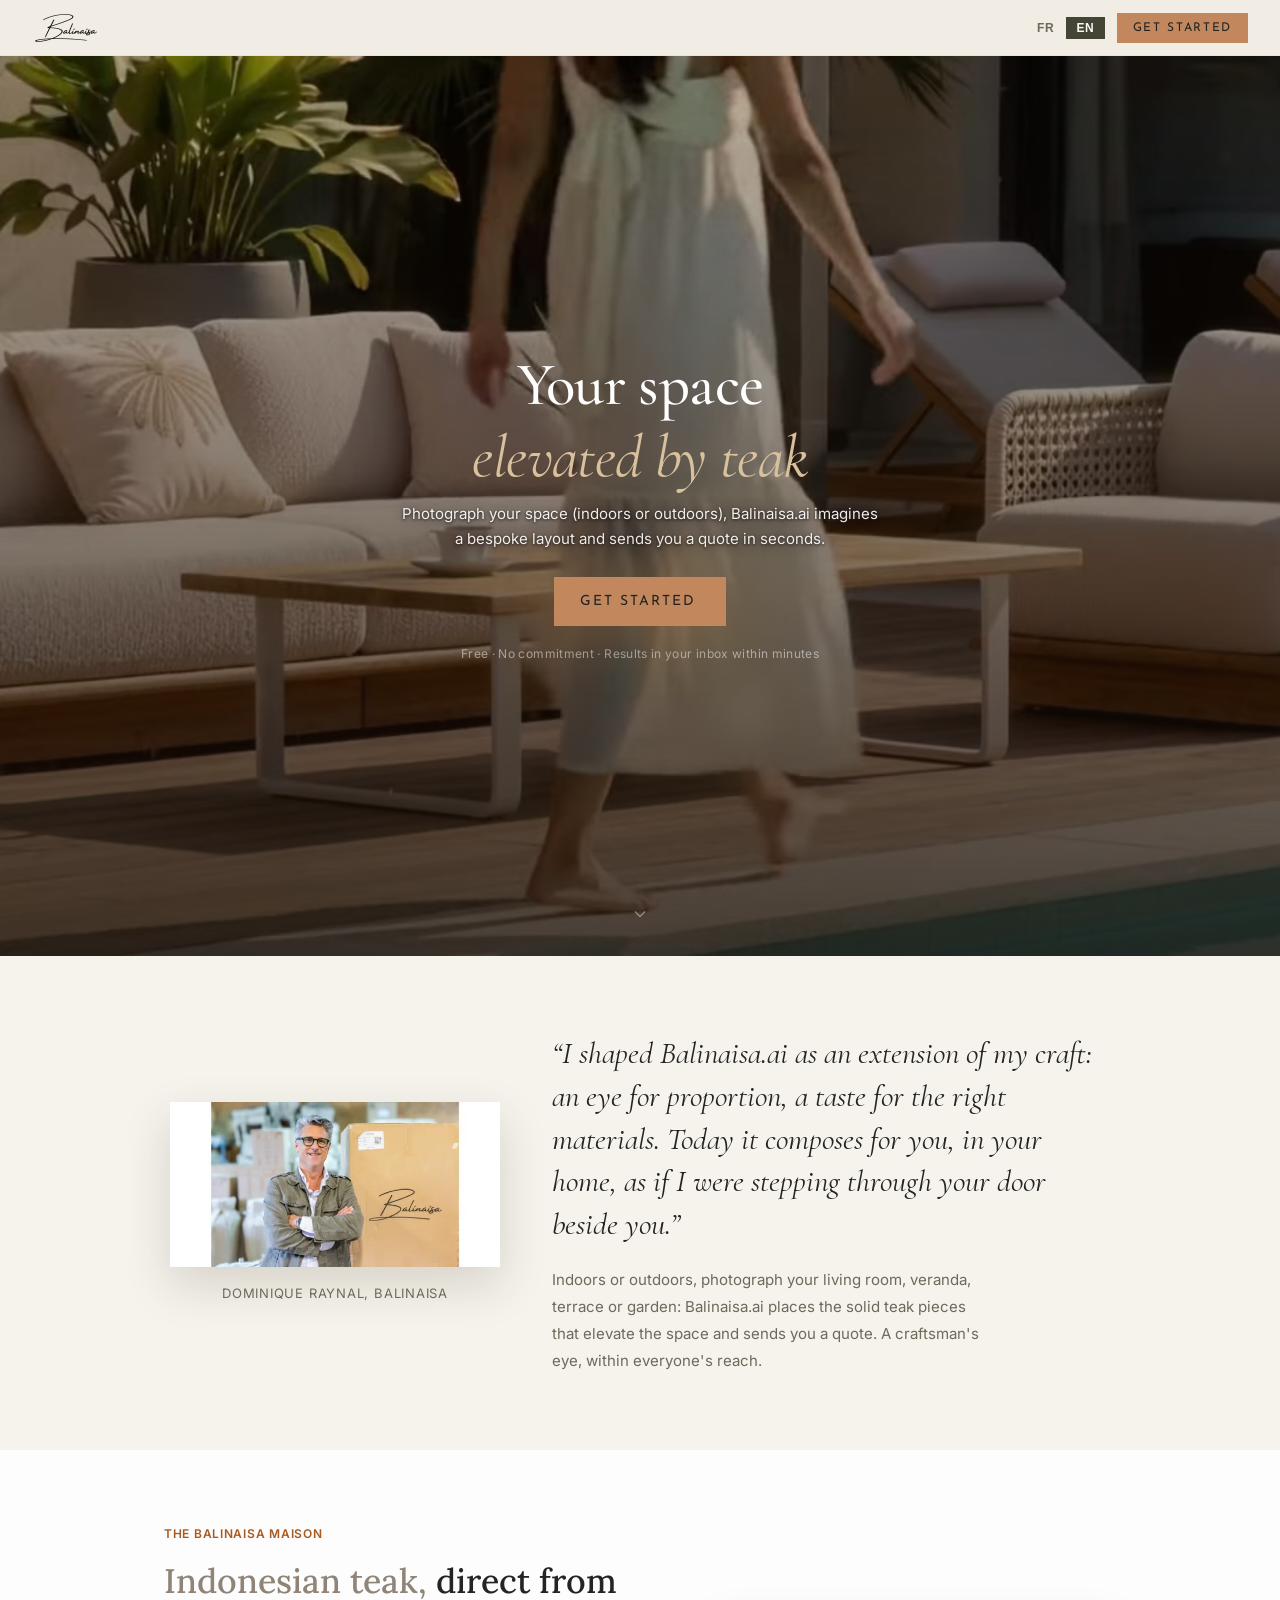
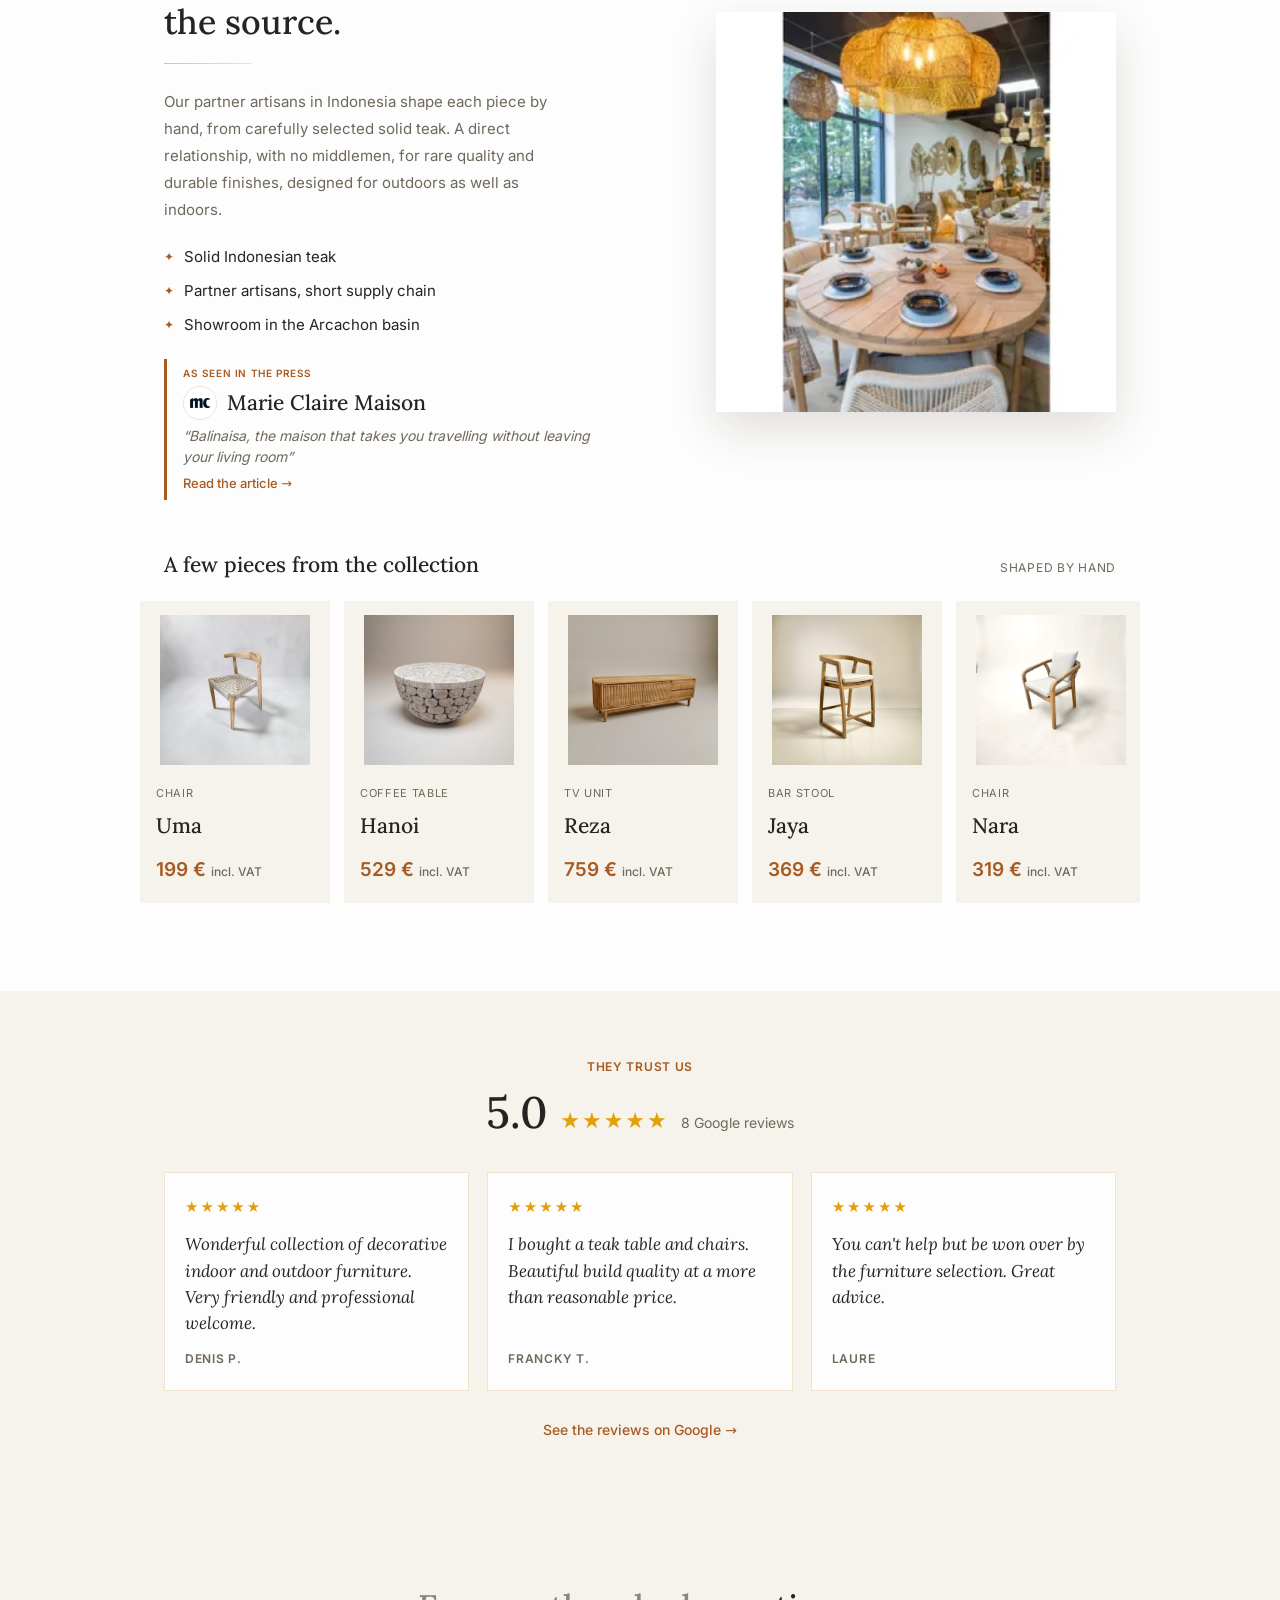
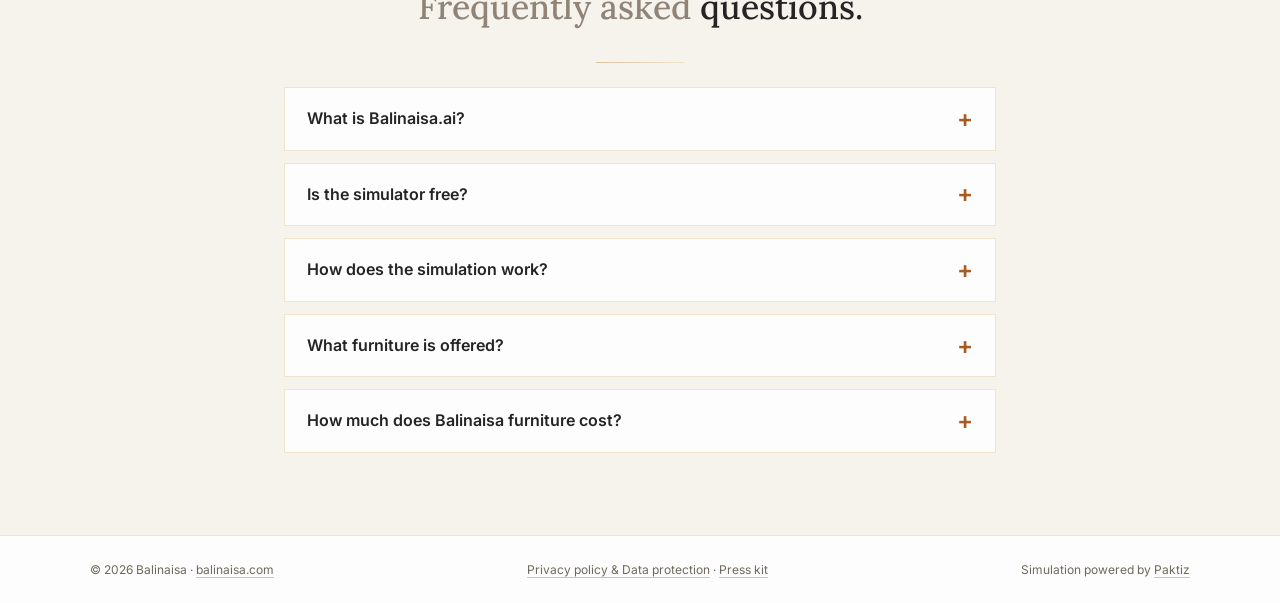
==== en/index.html @ e8bca308 "Hero : nouvelle vidéo, servie par le simulateur Vidéo du 26/09, commune avec l'accueil de balinaisa." ====
<!DOCTYPE html>
<!-- GENERE par tools/build-en.js depuis index.html + i18n-en.js. NE PAS EDITER A LA MAIN :
     toute correction se fait dans index.html (structure) ou i18n-en.js (traduction), puis
     `node tools/build-en.js`. La CI regenere et compare. -->
<html lang="en">
<head>
  <meta charset="UTF-8">
  <meta name="viewport" content="width=device-width, initial-scale=1.0">
  <!-- Google Tag Manager -->
  <script>(function(w,d,s,l,i){w[l]=w[l]||[];w[l].push({'gtm.start':
  new Date().getTime(),event:'gtm.js'});var f=d.getElementsByTagName(s)[0],
  j=d.createElement(s),dl=l!='dataLayer'?'&l='+l:'';j.async=true;j.src=
  'https://www.googletagmanager.com/gtm.js?id='+i+dl;f.parentNode.insertBefore(j,f);
  })(window,document,'script','dataLayer','GTM-KN42LDBT');</script>
  <!-- End Google Tag Manager -->

  <!-- i18n : la langue vient du CHEMIN (/ = FR, /en/ = EN, page generee). Le texte est deja
       dans la bonne langue dans le HTML servi, donc aucune traduction au chargement, donc plus
       d'anti-flash a poser : le script inline qui masquait le body (et lisait navigator.language)
       est devenu du code mort quand /en/ est passe en page generee. Retire.
       Charge en defer (03/09) : synchrone dans le head, ses 55 Ko bloquaient le rendu (2 s
       estimees par Lighthouse mobile). Il n'agit qu'au DOMContentLoaded, que defer precede
       toujours ; seul le renvoi de compat ?lang=en part quelques ms plus tard. simulator.js
       passe en defer lui aussi : les scripts defer s'executent dans l'ordre du document,
       window.i18n existe donc avant que T() serve. -->
  <script src="/i18n-en.js?v=20260924" defer></script>
  <script src="/i18n.js?v=20260924" defer></script>

  <!-- SEO -->
  <title>Interior design and layout simulator from a photo | Balinaisa</title>
  <meta name="description" content="Interior design and layout simulator: upload a photo of your living room, terrace or garden and receive a solid teak rendering with a quote. Free.">
  <meta name="robots" content="index, follow, max-image-preview:large">
  <meta name="author" content="Balinaisa">
  <meta name="keywords" content="teak furniture, outdoor teak furniture, indoor teak furniture, teak outdoor lounge set, teak table, terrace design, Indonesian teak, Balinaisa, interior design simulator">
  <!-- Icones : un seul bloc, identique sur toutes les pages. Elles divergeaient page par page
       (SVG seul ici, PNG seul la, trois ?v= differents, chemins tantot relatifs tantot absolus).
       Chemins ABSOLUS : une page rangee dans un sous-repertoire resoudrait un chemin relatif
       depuis son propre dossier. La marque est reversee en ivoire sur le teck dore : en encre
       sur ivoire, le trace filiforme ne laisse que 2 pixels sombres sur 256 a 16 px et
       disparait dans une barre d onglets claire. -->
  <link rel="icon" href="/favicon.svg?v=20260903" type="image/svg+xml">
  <link rel="icon" type="image/png" sizes="192x192" href="/favicon.png?v=20260903">
  <link rel="apple-touch-icon" href="/apple-touch-icon.png?v=20260903">
  <link rel="manifest" href="/site.en.webmanifest">
  <meta name="theme-color" content="#C3875E">
  <link rel="canonical" href="https://balinaisa.ai/en/">
  <!-- hreflang : retire le 16/07 parce que ?lang=en n'etait pas une vraie page (son canonical
       pointait sur /, donc Google ignorait le couple). Remis parce que /en/ EST une page, avec
       son propre canonical auto-referent : c'est la condition pour que Google honore
       l'alternance. tools/build-en.js reecrit ce bloc dans /en/. -->
  <link rel="alternate" hreflang="fr" href="https://balinaisa.ai/">
  <link rel="alternate" hreflang="en" href="https://balinaisa.ai/en/">
  <link rel="alternate" hreflang="x-default" href="https://balinaisa.ai/">

  <!-- Open Graph (Facebook, LinkedIn, WhatsApp, iMessage…) -->
  <meta property="og:type" content="website">
  <meta property="og:site_name" content="Balinaisa">
  <meta property="og:locale" content="en_GB">
  <meta property="og:url" content="https://balinaisa.ai/en/">
  <meta property="og:title" content="Your space, elevated by teak · Balinaisa">
  <meta property="og:description" content="One photo is enough: Balinaisa.ai places Balinaisa teak furniture in your space and sends you a quote. Free, no commitment.">
  <meta property="og:image" content="https://cdn.jsdelivr.net/gh/charlusminus/balinaisa-visuels@main/og-balinaisa.jpg">
  <meta property="og:image:alt" content="Balinaisa solid teak dining room, pendant lights and a large table facing the pine forest">

  <!-- Twitter / X Card -->
  <meta name="twitter:card" content="summary_large_image">
  <meta name="twitter:title" content="Your space, elevated by teak · Balinaisa">
  <meta name="twitter:description" content="One photo is enough: Balinaisa.ai places Balinaisa teak furniture in your space and sends you a quote. Free, no commitment.">
  <meta name="twitter:image" content="https://cdn.jsdelivr.net/gh/charlusminus/balinaisa-visuels@main/og-balinaisa.jpg">
  <meta name="twitter:image:alt" content="Balinaisa solid teak dining room, pendant lights and a large table facing the pine forest">

  <!-- Image du hero : c'est le LCP mobile (la video n'y est jamais chargee). Elle etait servie
       en JPEG de 262 Ko depuis jsDelivr, decouverte tard (attribut poster) sur une origine
       tierce. Copies locales en WebP, deux largeurs (840 et 1080), prechargees en priorite
       haute des le head avec le meme srcset/sizes que l'img : le navigateur choisit le meme
       fichier aux deux endroits, une seule requete. sizes = largeur rendue d'une image 9:16
       en object-fit: cover dans 100vw x 100vh, soit max(100vw, 56.25vh). 840 et non 810 :
       l'ecran de reference de PSI (412 x 823, x1.75) demande 810,25 px, et le navigateur
       prend le premier candidat au moins aussi large. -->
  <link rel="preload" as="image" href="/hero-balinaisa.webp?v=20260903"
        imagesrcset="/hero-balinaisa-840.webp?v=20260903 840w, /hero-balinaisa.webp?v=20260903 1080w"
        imagesizes="max(100vw, 56.25vh)" fetchpriority="high">
  <link rel="stylesheet" href="/styles.css?v=20260914">
  <!-- Hors du chemin critique : la feuille ne porte que des @font-face en font-display: swap,
       le texte s'affiche en police de secours puis bascule, avec ou sans blocage. Bloquer
       n'ajoutait qu'une requete devant le premier rendu (470 ms mesures par PSI le 03/09).
       media=print puis onload : chargee sans bloquer, noscript en secours. -->
  <link href="/fonts/fonts.css?v=20260914" rel="stylesheet" media="print" onload="this.media='all'">
  <noscript><link href="/fonts/fonts.css?v=20260914" rel="stylesheet"></noscript>
  <script src="https://challenges.cloudflare.com/turnstile/v0/api.js?onload=onTurnstileLoad" async defer></script>

  <!-- Données structurées (SEO / GEO) -->
  <script type="application/ld+json">
  {
    "@context": "https://schema.org",
    "@graph": [
      {
        "@type": "Organization",
        "@id": "https://balinaisa.com/#organization",
        "name": "Balinaisa",
        "url": "https://balinaisa.com",
        "logo": "https://balinaisa.ai/assets/balinaisa-logo.svg",
        "image": "https://cdn.jsdelivr.net/gh/charlusminus/balinaisa-visuels@main/og-balinaisa.jpg",
        "description": "Specialists in solid Indonesian teak furniture, indoors and out, in the Arcachon basin.",
        "founder": { "@type": "Person", "name": "Dominique Raynal" },
        "areaServed": "France",
        "address": {
          "@type": "PostalAddress",
          "streetAddress": "370 Avenue de l'Aérodrome",
          "addressLocality": "La Teste-de-Buch",
          "postalCode": "33260",
          "addressRegion": "Nouvelle-Aquitaine",
          "addressCountry": "FR"
        },
        "telephone": "+33745065216",
        "email": "contact@balinaisa.com",
        "sameAs": [
          "https://www.instagram.com/balinaisa/",
          "https://www.facebook.com/p/Balinaisa-61551704113908/",
          "https://maps.google.com/?cid=1943326211362550086"
        ],
        "aggregateRating": { "@type": "AggregateRating", "ratingValue": "5.0", "reviewCount": "8", "bestRating": "5", "worstRating": "1" },
        "review": [
          { "@type": "Review", "author": { "@type": "Person", "name": "Denis P." }, "reviewRating": { "@type": "Rating", "ratingValue": "5", "bestRating": "5" }, "reviewBody": "Magnifique collection de meubles décoratifs intérieurs et extérieurs. Accueil très sympa et professionnel." },
          { "@type": "Review", "author": { "@type": "Person", "name": "Francky T." }, "reviewRating": { "@type": "Rating", "ratingValue": "5", "bestRating": "5" }, "reviewBody": "J'ai acheté une table en teck et des chaises. Une très belle qualité de fabrication à un prix plus que raisonnable." },
          { "@type": "Review", "author": { "@type": "Person", "name": "Laure" }, "reviewRating": { "@type": "Rating", "ratingValue": "5", "bestRating": "5" }, "reviewBody": "On ne peut qu'être séduit par la sélection de meubles. Très bons conseils." }
        ]
      },
      {
        "@type": "WebApplication",
        "@id": "https://balinaisa.ai/en/#balinaisa-ai",
        "name": "Balinaisa.ai, the Balinaisa layout simulator",
        "url": "https://balinaisa.ai/en/",
        "applicationCategory": "LifestyleApplication",
        "operatingSystem": "Web",
        "inLanguage": "en",
        "description": "Balinaisa.ai, trained as Dominique Raynal's eye: photograph your terrace, garden or interior, and Balinaisa.ai places Balinaisa solid teak furniture in it and sends you an estimated quote.",
        "publisher": { "@id": "https://balinaisa.com/#organization" },
        "offers": { "@type": "Offer", "price": "0", "priceCurrency": "EUR" }
      },
      {
        "@type": "FAQPage",
        "@id": "https://balinaisa.ai/en/#faq",
        "mainEntity": [
          {
            "@type": "Question",
            "name": "What is Balinaisa.ai?",
            "acceptedAnswer": { "@type": "Answer", "text": "Balinaisa.ai is the Balinaisa layout simulator, designed as Dominique Raynal's eye. From a photo of your space, it composes a selection of solid teak furniture and generates an estimated quote." }
          },
          {
            "@type": "Question",
            "name": "Is the simulator free?",
            "acceptedAnswer": { "@type": "Answer", "text": "Yes. The simulation is free with no commitment." }
          },
          {
            "@type": "Question",
            "name": "How does the simulation work?",
            "acceptedAnswer": { "@type": "Answer", "text": "Indoors or outdoors, photograph your space, optionally add your preferences, and receive your rendering plus an estimated quote by email within minutes." }
          },
          {
            "@type": "Question",
            "name": "What furniture is offered?",
            "acceptedAnswer": { "@type": "Answer", "text": "Solid Indonesian teak furniture from the Balinaisa collection, for indoors and outdoors: chairs, lounge chairs and tables, shaped by hand." }
          },
          {
            "@type": "Question",
            "name": "How much does Balinaisa furniture cost?",
            "acceptedAnswer": { "@type": "Answer", "text": "A premium positioning, furniture shaped by hand in solid teak. Prices vary by piece, size and collection. Each simulation comes with an estimated quote." }
          }
        ]
      }
    ]
  }
  </script>
</head>
<body>
  <!-- Google Tag Manager (noscript) -->
  <noscript><iframe src="https://www.googletagmanager.com/ns.html?id=GTM-KN42LDBT"
  height="0" width="0" style="display:none;visibility:hidden"></iframe></noscript>
  <!-- End Google Tag Manager (noscript) -->

  <!-- HEADER -->
  <header class="header">
    <a href="/en/" class="header-logo" aria-label="Balinaisa.ai, simulator home">
      <!-- 136 x 68, soit exactement deux fois la taille d affichage (68 x 34 CSS). Le fichier
           faisait 241 x 120 : Lighthouse le comptait servi trois fois et demie trop grand pour
           un logo de 34 px de haut. Encode en gris + alpha, pas en RGBA : la marque est une
           encre pure, une seule couleur, seul le canal alpha porte le dessin. 7,0 Ko -> 2,9 Ko. -->
      <img src="/assets/balinaisa-logo-header.png?v=20260914" alt="Balinaisa" width="68" height="34">
    </a>
    <button class="header-cta" id="header-cta" onclick="startSimulator()" aria-label="Get started">
      <span>Get started</span>
    </button>
  </header>

  <!-- HERO -->
  <!-- Le poster n'est pas qu'un ecran d'attente : sous 760px la video n'est jamais chargee
       (cf maybeLoadHeroVideo dans simulator.js), donc en mobile c'est LUI le visuel du hero.
       Il portait une chaise detouree sur fond uni, qui ne raconte pas le produit. On reprend
       la scene salle a manger, celle de l'apercu de partage, cadree en 9:16 pour un hero
       plein ecran (le hero fait 100vh, une image paysage en object-fit:cover n'en montrerait
       qu'une bande centrale). Suspensions en haut, la ou le degrade est le plus clair.
       Source HD : hero-balinaisa.jpg du repo balinaisa-visuels ; servi ici en WebP local,
       precharge dans le head (cf commentaire du preload).
       C'est un <img> derriere la video, et non son poster : l'attribut poster n'a pas de
       srcset, donc un seul fichier pour tous les ecrans (PSI, 03/09 : 137 Ko pour 463 x 823
       px CSS). Sans poster ni source, la video est transparente tant qu'elle ne joue pas
       (spec HTML : « transparent black ») et recouvre l'image quand elle joue, sur bureau. -->
  <section class="hero" id="hero">
    <img class="hero-bg-img" src="/hero-balinaisa.webp?v=20260903"
         srcset="/hero-balinaisa-840.webp?v=20260903 840w, /hero-balinaisa.webp?v=20260903 1080w"
         sizes="max(100vw, 56.25vh)" width="1080" height="1920"
         fetchpriority="high" decoding="async" alt="" aria-hidden="true">
    <!-- Video du 26/09, commune avec l'accueil de balinaisa.com et servie ici : elle ne depend
         plus du WordPress, qui disparait a la bascule. Encodee par web/scripts/video-accueil.mjs
         du repo balinaisa-site (boucle de 24 s fondue, sans son), fichier choisi dans
         maybeLoadHeroVideo : 1080p au-dela de 1400px, 720p sinon, WebM sans H.264. -->
    <video class="hero-bg-video" muted loop playsinline preload="none" aria-hidden="true" tabindex="-1"
           data-src-1080="/videos/accueil-1080.mp4" data-src-720="/videos/accueil-720.mp4" data-src-webm="/videos/accueil-720.webm"></video>
    <div class="hero-overlay" aria-hidden="true"></div>
    <div class="hero-content">
      <h1 class="hero-title">Your space<br><em>elevated by teak</em></h1>
      <p class="hero-sub hero-sub-process">Photograph your space (indoors or outdoors), Balinaisa.ai imagines a bespoke layout and sends you a quote in seconds.</p>
      <button class="hero-cta-pulse" onclick="startSimulator()" aria-label="Get started">
        <span class="cta-widget-shimmer" aria-hidden="true"></span>
        <span>Get started</span>
      </button>
      <p class="hero-note">Free · No commitment · Results in your inbox within minutes</p>
    </div>
    <div class="hero-scroll-hint" aria-hidden="true">
      <svg width="20" height="20" viewBox="0 0 24 24" fill="none" stroke="currentColor" stroke-width="1.5"><polyline points="6 9 12 15 18 9"/></svg>
    </div>
  </section>

  <!-- BALINAISA.AI - l'œil de Dominique Raynal -->
  <section class="balinaisa-ai-intro" id="balinaisa-ai">
    <div class="balinaisa-ai-inner">
      <figure class="balinaisa-ai-portrait">
        <!-- WebP en deux largeurs (640 pour un mobile, 900 au-dela), JPEG d'origine en secours.
             Chemins absolus : /en/ est une page generee dans un sous-repertoire. -->
        <picture>
          <source type="image/webp"
                  srcset="/dominique-640.webp?v=20260903 640w, /dominique.webp?v=20260903 900w"
                  sizes="(max-width: 760px) min(calc(100vw - 48px), 460px), 330px">
          <img src="/dominique.jpg" alt="Dominique Raynal, founder of Balinaisa"
               width="900" height="450" loading="lazy" decoding="async"
               onerror="this.closest('.balinaisa-ai-portrait').classList.add('is-placeholder')">
        </picture>
        <figcaption class="balinaisa-ai-sign">Dominique Raynal, Balinaisa</figcaption>
      </figure>
      <div class="balinaisa-ai-text">
        <blockquote class="balinaisa-ai-quote">“I shaped Balinaisa.ai as an extension of my craft: an eye for proportion, a taste for the right materials. Today it composes for you, in your home, as if I were stepping through your door beside you.”</blockquote>
        <p class="balinaisa-ai-explain">Indoors or outdoors, photograph your living room, veranda, terrace or garden: Balinaisa.ai places the solid teak pieces that elevate the space and sends you a quote. A craftsman's eye, within everyone's reach.</p>
      </div>
    </div>
  </section>

  <!-- BALINAISA - la maison -->
  <section class="brand-intro" id="balinaisa">
    <div class="brand-inner">
      <div class="brand-lead">
        <p class="brand-eyebrow">The Balinaisa maison</p>
        <h2 class="brand-title"><span class="bali-muted">Indonesian teak,</span> direct from the source.</h2>
        <hr class="bali-rule">
        <p class="brand-text">Our partner artisans in Indonesia shape each piece by hand, from carefully selected solid teak. A direct relationship, with no middlemen, for rare quality and durable finishes, designed for outdoors as well as indoors.</p>
        <ul class="brand-points">
          <li><span aria-hidden="true">✦</span> Solid Indonesian teak</li>
          <li><span aria-hidden="true">✦</span> Partner artisans, short supply chain</li>
          <li><span aria-hidden="true">✦</span> Showroom in the Arcachon basin</li>
        </ul>
        <a class="press-ref" href="https://www.marieclaire.fr/maison/adresses-incontournables/balinaisa/" target="_blank" rel="noopener">
          <span class="press-ref-label">As seen in the press</span>
          <span class="press-ref-head">
            <!-- Logo officiel de Marie Claire : celui qu'ils declarent eux-memes dans leur
                 JSON-LD Organization (champ `logo`). Recadre et centre sur fond blanc pour
                 tenir dans le cercle : leur asset est un monogramme pleine largeur, un masque
                 circulaire applique tel quel en rognerait les extremites. Meme parti pris que
                 la vignette des resultats Google. -->
            <img class="press-ref-logo" src="/presse/marie-claire.png?v=20260717a"
                 alt="Marie Claire" width="128" height="128" loading="lazy" decoding="async">
            <span class="press-ref-pub">Marie Claire Maison</span>
          </span>
          <span class="press-ref-quote">“Balinaisa, the maison that takes you travelling without leaving your living room”</span>
          <span class="press-ref-cta">Read the article<span aria-hidden="true"> →</span></span>
        </a>
      </div>
      <figure class="brand-visual">
        <picture>
          <source type="image/webp"
                  srcset="/atelier-balinaisa-640.webp?v=20260903 640w, /atelier-balinaisa.webp?v=20260903 1000w"
                  sizes="(max-width: 760px) calc(100vw - 44px), min(42vw, 400px)">
          <img src="/atelier-balinaisa.jpg" alt="Balinaisa solid teak furniture in the showroom"
               width="800" height="400" loading="lazy" decoding="async"
               onerror="this.closest('.brand-visual').style.display='none'">
        </picture>
      </figure>
    </div>

    <div class="brand-slider-head">
      <p class="brand-slider-title">A few pieces from the collection</p>
      <p class="brand-slider-sub">Shaped by hand</p>
    </div>
    <div class="brand-slider">
      <!-- Uma en tete : c'est la premiere carte visible sans scroller, donc la premiere
           impression de gamme. Le reste suit l'ordre de la liste de Dom. -->
      <article class="prod-card"><div class="prod-media"><img src="/produits/uma.jpg?v=20260717a" alt="Uma chair in solid teak" width="400" height="400" loading="lazy" decoding="async"></div><span class="prod-cat">Chair</span><h3 class="prod-name">Uma</h3><p class="prod-price">199 € <span>incl. VAT</span></p></article>
      <article class="prod-card"><div class="prod-media"><img src="/produits/hanoi.jpg?v=20260717a" alt="Hanoi coffee table in solid teak" width="400" height="400" loading="lazy" decoding="async"></div><span class="prod-cat">Coffee table</span><h3 class="prod-name">Hanoi</h3><p class="prod-price">529 € <span>incl. VAT</span></p></article>
      <article class="prod-card"><div class="prod-media"><img src="/produits/reza.jpg?v=20260717a" alt="Reza TV unit in solid teak" width="400" height="400" loading="lazy" decoding="async"></div><span class="prod-cat">TV unit</span><h3 class="prod-name">Reza</h3><p class="prod-price">759 € <span>incl. VAT</span></p></article>
      <article class="prod-card"><div class="prod-media"><img src="/produits/jaya.jpg?v=20260717a" alt="Jaya bar stool in solid teak" width="400" height="400" loading="lazy" decoding="async"></div><span class="prod-cat">Bar stool</span><h3 class="prod-name">Jaya</h3><p class="prod-price">369 € <span>incl. VAT</span></p></article>
      <article class="prod-card"><div class="prod-media"><img src="/produits/nara.jpg?v=20260717a" alt="Nara armchair in solid teak" width="400" height="400" loading="lazy" decoding="async"></div><span class="prod-cat">Chair</span><h3 class="prod-name">Nara</h3><p class="prod-price">319 € <span>incl. VAT</span></p></article>
      <article class="prod-card"><div class="prod-media"><img src="/produits/lyodra.jpg?v=20260717a" alt="Lyodra dining table in solid teak" width="400" height="400" loading="lazy" decoding="async"></div><span class="prod-cat">Dining table</span><h3 class="prod-name">Lyodra</h3><p class="prod-price">2 079 € <span>incl. VAT</span></p></article>
      <article class="prod-card"><div class="prod-media"><img src="/produits/kumala.jpg?v=20260717a" alt="Kumala indoor lounge chair in solid teak" width="400" height="400" loading="lazy" decoding="async"></div><span class="prod-cat">Lounge chair</span><h3 class="prod-name">Kumala</h3><p class="prod-price">459 € <span>incl. VAT</span></p></article>
      <article class="prod-card"><div class="prod-media"><img src="/produits/siti.jpg?v=20260717a" alt="Siti table in solid teak" width="292" height="400" loading="lazy" decoding="async"></div><span class="prod-cat">Table</span><h3 class="prod-name">Siti</h3><p class="prod-price">2 129 € <span>incl. VAT</span></p></article>
      <article class="prod-card"><div class="prod-media"><img src="/produits/timor.jpg?v=20260717a" alt="Timor coffee table in solid teak" width="300" height="400" loading="lazy" decoding="async"></div><span class="prod-cat">Coffee table</span><h3 class="prod-name">Timor</h3><p class="prod-price">1 329 € <span>incl. VAT</span></p></article>
    </div>
  </section>

  <!-- AVIS (home only) -->
  <section class="reviews" id="avis">
    <div class="reviews-inner">
      <div class="reviews-head">
        <span class="reviews-eyebrow">They trust us</span>
        <div class="reviews-rating">
          <span class="reviews-score">5.0</span>
          <span class="reviews-stars" aria-hidden="true">★★★★★</span>
          <span class="reviews-count">8 Google reviews</span>
        </div>
      </div>
      <div class="reviews-grid">
        <figure class="review-card">
          <div class="review-stars" role="img" aria-label="Rating: 5 out of 5">★★★★★</div>
          <blockquote>Wonderful collection of decorative indoor and outdoor furniture. Very friendly and professional welcome.</blockquote>
          <figcaption>Denis P.</figcaption>
        </figure>
        <figure class="review-card">
          <div class="review-stars" role="img" aria-label="Rating: 5 out of 5">★★★★★</div>
          <blockquote>I bought a teak table and chairs. Beautiful build quality at a more than reasonable price.</blockquote>
          <figcaption>Francky T.</figcaption>
        </figure>
        <figure class="review-card">
          <div class="review-stars" role="img" aria-label="Rating: 5 out of 5">★★★★★</div>
          <blockquote>You can't help but be won over by the furniture selection. Great advice.</blockquote>
          <figcaption>Laure</figcaption>
        </figure>
      </div>
      <a class="reviews-cta" href="https://www.google.com/search?q=balinaisa&kgmid=/g/11ty24z4fn" target="_blank" rel="noopener">See the reviews on Google<span aria-hidden="true"> →</span></a>
    </div>
  </section>

  <!-- FAQ (home only) -->
  <section class="faq" id="faq">
    <div class="faq-inner">
      <h2 class="faq-title"><span class="bali-muted">Frequently asked</span> questions.</h2>
      <hr class="bali-rule bali-rule--center">
      <div class="faq-list">
        <details class="faq-item">
          <summary>What is Balinaisa.ai?</summary>
          <p>Balinaisa.ai is the Balinaisa layout simulator, designed as Dominique Raynal's eye. From a photo of your space, it composes a selection of solid teak furniture and generates an estimated quote.</p>
        </details>
        <details class="faq-item">
          <summary>Is the simulator free?</summary>
          <p>Yes. The simulation is free with no commitment.</p>
        </details>
        <details class="faq-item">
          <summary>How does the simulation work?</summary>
          <p>Indoors or outdoors, photograph your space, optionally add your preferences, and receive your rendering plus an estimated quote by email within minutes.</p>
        </details>
        <details class="faq-item">
          <summary>What furniture is offered?</summary>
          <p>Solid Indonesian teak furniture from the Balinaisa collection, for indoors and outdoors: chairs, lounge chairs and tables, shaped by hand.</p>
        </details>
        <details class="faq-item">
          <summary>How much does Balinaisa furniture cost?</summary>
          <p>A premium positioning, furniture shaped by hand in solid teak. Prices vary by piece, size and collection. Each simulation comes with an estimated quote.</p>
        </details>
      </div>
    </div>
  </section>

  <!-- SIMULATOR (hidden by default) -->
  <section class="simulator hidden" id="simulator">

    <!-- PROGRESS BAR -->
    <div class="progress-bar-wrap">
      <div class="progress-bar" id="progress-bar"></div>
    </div>

    <!-- BACK TO HOME + badge de confiance (non cliquable) -->
    <div class="sim-topbar">
      <button class="btn-back-home" onclick="backToHome()">
        <svg width="14" height="14" viewBox="0 0 24 24" fill="none" stroke="currentColor" stroke-width="2" stroke-linecap="round" stroke-linejoin="round"><polyline points="15 18 9 12 15 6"/></svg>
        Back
      </button>
      <span class="sim-trust" role="img" aria-label="Google rating: 5 out of 5, 8 reviews">
        <span class="sim-trust-stars" aria-hidden="true">★★★★★</span>
        <span class="sim-trust-text"><strong>5.0</strong><span class="sim-trust-full"> · 8 Google reviews</span></span>
      </span>
    </div>

    <!-- STEP COUNTER -->
    <div class="steps-nav" id="steps-nav">
      <span class="steps-counter" id="steps-counter">Step 1 / 4</span>
    </div>

    <!-- STEP 1 - Upload photo -->
    <div class="step-panel active" id="step-1">
      <div class="step-header">
        <h2 class="step-title">Upload a photo of your space</h2>
        <p class="step-desc">JPG, PNG or WEBP · max 8 MB · living room, terrace, garden, veranda · a wide shot works best</p>
      </div>
      <div class="upload-zone" id="upload-zone" role="button" tabindex="0" aria-label="Upload a photo of your space"
           onclick="document.getElementById('file-input').click()"
           onkeydown="if(event.key==='Enter'||event.key===' '){event.preventDefault();document.getElementById('file-input').click()}">
        <div class="upload-zone-inner" id="upload-zone-inner">
          <div class="upload-icon">
            <svg width="36" height="36" viewBox="0 0 24 24" fill="none" stroke="currentColor" stroke-width="1.5" stroke-linecap="round" stroke-linejoin="round"><path d="M21 15v4a2 2 0 01-2 2H5a2 2 0 01-2-2v-4"/><polyline points="17 8 12 3 7 8"/><line x1="12" y1="3" x2="12" y2="15"/></svg>
          </div>
          <p class="upload-main">Drop your photo here</p>
          <p class="upload-sub">or click to upload</p>
        </div>
        <img id="preview-img" class="hidden" alt="Preview of your room">
        <button type="button" class="preview-remove hidden" id="preview-remove" aria-label="Remove photo" title="Remove photo"
                onclick="event.stopPropagation(); clearPhoto()">
          <svg width="16" height="16" viewBox="0 0 24 24" fill="none" stroke="currentColor" stroke-width="2.2" stroke-linecap="round"><line x1="18" y1="6" x2="6" y2="18"/><line x1="6" y1="6" x2="18" y2="18"/></svg>
        </button>
      </div>
      <!-- Boutons d'action (mobile-first) : Prendre une photo, puis Importer.
           La dropzone ci-dessus n'apparaît que sur desktop (drag & drop). -->
      <div class="upload-actions" id="upload-actions">
        <button type="button" class="btn-camera" id="btn-camera" onclick="event.stopPropagation(); document.getElementById('camera-input').click()">
          <svg width="18" height="18" viewBox="0 0 24 24" fill="none" stroke="currentColor" stroke-width="1.8" stroke-linecap="round" stroke-linejoin="round"><path d="M23 19a2 2 0 01-2 2H3a2 2 0 01-2-2V8a2 2 0 012-2h4l2-3h6l2 3h4a2 2 0 012 2z"/><circle cx="12" cy="13" r="4"/></svg>
          Take a photo
        </button>
        <button type="button" class="btn-upload" id="btn-upload" onclick="event.stopPropagation(); document.getElementById('file-input').click()">
          <svg width="18" height="18" viewBox="0 0 24 24" fill="none" stroke="currentColor" stroke-width="1.8" stroke-linecap="round" stroke-linejoin="round"><path d="M21 15v4a2 2 0 01-2 2H5a2 2 0 01-2-2v-4"/><polyline points="17 8 12 3 7 8"/><line x1="12" y1="3" x2="12" y2="15"/></svg>
          Upload a photo
        </button>
      </div>
      <input type="file" id="file-input" accept="image/*" style="display:none" onchange="handleFileUpload(this)">
      <input type="file" id="camera-input" accept="image/*" capture="environment" style="display:none" onchange="handleFileUpload(this)">
      <p class="upload-hint">JPG, PNG, WEBP · max 8 MB</p>
      <p class="upload-error hidden" id="upload-error"></p>
      <div class="upload-tips">
        <div class="tip"><span class="tip-icon">✓</span> Living room, terrace, garden, veranda</div>
        <div class="tip"><span class="tip-icon">✓</span> Good natural light</div>
        <div class="tip"><span class="tip-icon">✓</span> Visible space to place furniture</div>
      </div>
      <div class="client-note">
        <label class="client-note-label" for="f-note">Your preferences <span>(optional)</span></label>
        <textarea id="f-note" class="client-note-input" rows="3" maxlength="500"
          placeholder="E.g. “A warm, cosy feel in sand and wood tones, for a shaded relaxation nook.” Colours, style, max budget, the pieces you'd like…"></textarea>
      </div>
      <div class="step-actions">
        <button class="btn-primary" id="btn-step1-next" onclick="goToStep(2)" disabled>
          Continue
          <svg width="16" height="16" viewBox="0 0 24 24" fill="none" stroke="currentColor" stroke-width="2"><line x1="5" y1="12" x2="19" y2="12"/><polyline points="12 5 19 12 12 19"/></svg>
        </button>
      </div>
    </div>

    <!-- STEP 2 - Profil -->
    <div class="step-panel step-panel--form hidden" id="step-2">
      <div class="step-header">
        <h2 class="step-title">You are...</h2>
        <p class="step-desc">To tailor your simulation and quote</p>
      </div>

      <div class="lead-form-wrap">
        <div class="lead-product-recap" id="lead-product-recap">
          <!-- populated by JS -->
        </div>

        <div class="contact-card">
          <div class="form-group">
            <label>You are *</label>
            <div class="profile-toggle" id="profile-toggle" role="radiogroup" aria-label="You are">
              <button type="button" class="profile-btn" data-profile="particulier" onclick="selectProfile('particulier')" aria-pressed="false">An individual</button>
              <button type="button" class="profile-btn" data-profile="pro" onclick="selectProfile('pro')" aria-pressed="false">A professional</button>
            </div>
          </div>
          <div class="form-group hidden" id="company-group">
            <label for="f-company">Company name *</label>
            <input type="text" id="f-company" placeholder="Your company">
          </div>
          <p class="profile-error hidden" id="profile-error">Let us know whether you are an individual or a professional.</p>
        </div>
      </div>

      <div class="step-actions">
        <button class="btn-ghost" onclick="goToStep(1)">← Back</button>
        <button class="btn-primary hidden" id="btn-step2-next" onclick="goToStep3()">
          Continue
          <svg width="16" height="16" viewBox="0 0 24 24" fill="none" stroke="currentColor" stroke-width="2"><line x1="5" y1="12" x2="19" y2="12"/><polyline points="12 5 19 12 12 19"/></svg>
        </button>
      </div>
    </div>

    <!-- STEP 3 - Coordonnées -->
    <div class="step-panel step-panel--form hidden" id="step-3">
      <div class="step-header">
        <h2 class="step-title">Your details</h2>
        <p class="step-desc">So we can email you your simulation</p>
      </div>

      <div class="lead-form-wrap">
        <div class="contact-card">
          <div class="form-row">
            <div class="form-group">
              <label for="f-firstname">First name *</label>
              <input type="text" id="f-firstname" name="given-name" autocomplete="given-name" placeholder="Jane" required>
            </div>
            <div class="form-group">
              <label for="f-lastname">Last name *</label>
              <input type="text" id="f-lastname" name="family-name" autocomplete="family-name" placeholder="Smith" required>
            </div>
          </div>
          <div class="form-row">
            <div class="form-group">
              <label for="f-email">Email *</label>
              <input type="email" id="f-email" name="email" autocomplete="email" placeholder="jane@example.com" required>
            </div>
            <div class="form-group">
              <label for="f-phone">Phone *</label>
              <input type="tel" id="f-phone" name="tel" autocomplete="tel" inputmode="tel" required placeholder="+33 6 12 34 56 78" title="Enter a valid phone number (international prefix accepted).">
            </div>
          </div>
        </div>
      </div>

      <div class="step-actions">
        <button class="btn-ghost" onclick="goToStep(2)">← Back</button>
        <button class="btn-primary" onclick="goToStep4()">
          Continue
          <svg width="16" height="16" viewBox="0 0 24 24" fill="none" stroke="currentColor" stroke-width="2"><line x1="5" y1="12" x2="19" y2="12"/><polyline points="12 5 19 12 12 19"/></svg>
        </button>
      </div>
    </div>

    <!-- STEP 4 - Horizon d'achat + consentement -->
    <div class="step-panel step-panel--form hidden" id="step-4">
      <div class="step-header">
        <h2 class="step-title">Last step</h2>
        <p class="step-desc">Your purchase horizon, and off we go</p>
      </div>

      <div class="lead-form-wrap">
        <div class="contact-card">
          <form id="lead-form" onsubmit="submitLead(event)">
            <div class="form-group">
              <label for="f-intent">Purchase horizon *</label>
              <select id="f-intent" required>
                <option value="">Select…</option>
                <option value="now">Now</option>
                <option value="1-3months">Within 1 to 3 months</option>
                <option value="3months+">In 3 months or more</option>
                <option value="curious">Just curious</option>
              </select>
            </div>
            <div class="form-group">
              <label for="f-budget">Approximate project budget <span class="label-opt">(optional)</span></label>
              <select id="f-budget">
                <option value="">Prefer not to say</option>
                <option value="<1000">Under €1,000</option>
                <option value="1000-3000">€1,000 – €3,000</option>
                <option value="3000-8000">€3,000 – €8,000</option>
                <option value="8000+">Over €8,000</option>
              </select>
              <p class="field-hint">Your simulation is an overall proposal, meant to inspire, and will be refined with the Balinaisa team.</p>
            </div>
            <label class="checkbox-row">
              <input type="checkbox" id="f-consent" required>
              <span>I agree that Balinaisa may contact me about my simulation</span>
            </label>
            <div id="turnstile-box" class="turnstile-box"></div>
            <p id="captcha-error" class="captcha-error hidden">Please confirm you are not a robot.</p>
            <button type="submit" class="btn-primary btn-full btn-lg" id="btn-submit-lead">
              Start my free simulation
            </button>
          </form>
        </div>
      </div>

      <div class="step-actions">
        <button class="btn-ghost" onclick="goToStep(3)">← Back</button>
      </div>
    </div>

    <!-- STEP 5 - Confirmation -->
    <div class="step-panel hidden" id="step-5">
      <div class="confirmation-wrap">
        <div class="confirmation-icon">
          <svg width="36" height="36" viewBox="0 0 24 24" fill="none" stroke="currentColor" stroke-width="2.5" stroke-linecap="round" stroke-linejoin="round"><path d="M22 11.08V12a10 10 0 11-5.93-9.14"/><polyline points="22 4 12 14.01 9 11.01"/></svg>
        </div>
        <h2 class="confirmation-title">Your simulation is on its way</h2>
        <p class="confirmation-sub">You will receive your personalised rendering by email <strong>within a few minutes</strong>, along with your estimated quote.</p>
        <div class="confirmation-contact hidden" id="limit-contact">
          <a class="cc-item" href="mailto:contact@balinaisa.com">
            <svg width="20" height="20" viewBox="0 0 24 24" fill="none" stroke="currentColor" stroke-width="1.7" stroke-linecap="round" stroke-linejoin="round"><rect x="2" y="4" width="20" height="16" rx="2"/><path d="m22 7-10 6L2 7"/></svg>
            <span><span class="cc-label">Email</span>contact@balinaisa.com</span>
          </a>
          <a class="cc-item" href="tel:+33745065216">
            <svg width="20" height="20" viewBox="0 0 24 24" fill="none" stroke="currentColor" stroke-width="1.7" stroke-linecap="round" stroke-linejoin="round"><path d="M22 16.92v3a2 2 0 0 1-2.18 2 19.79 19.79 0 0 1-8.63-3.07A19.5 19.5 0 0 1 3.52 9.84 19.79 19.79 0 0 1 .45 1.17 2 2 0 0 1 2.44 3h3a2 2 0 0 1 2 1.72c.13.96.36 1.9.7 2.81a2 2 0 0 1-.45 2.11L6.91 10.9a16 16 0 0 0 6.18 6.18l1.27-1.27a2 2 0 0 1 2.11-.45c.91.34 1.85.57 2.81.7A2 2 0 0 1 22 18v.92z"/></svg>
            <span><span class="cc-label">Phone</span>07 45 06 52 16</span>
          </a>
          <a class="cc-item" href="https://maps.app.goo.gl/xQtubMHCZsBzLBbE7" target="_blank" rel="noopener">
            <svg width="20" height="20" viewBox="0 0 24 24" fill="none" stroke="currentColor" stroke-width="1.7" stroke-linecap="round" stroke-linejoin="round"><path d="M21 10c0 7-9 13-9 13s-9-6-9-13a9 9 0 0 1 18 0z"/><circle cx="12" cy="10" r="3"/></svg>
            <span><span class="cc-label">Showroom · directions</span>370 Av. de l'Aérodrome, 33260 La Teste-de-Buch</span>
          </a>
        </div>
        <div class="confirmation-details">
          <div class="confirmation-detail">
            <div class="confirmation-detail-icon">
              <svg width="20" height="20" viewBox="0 0 24 24" fill="none" stroke="currentColor" stroke-width="1.8" stroke-linecap="round" stroke-linejoin="round"><path d="M4 4h16c1.1 0 2 .9 2 2v12c0 1.1-.9 2-2 2H4c-1.1 0-2-.9-2-2V6c0-1.1.9-2 2-2z"/><polyline points="22,6 12,13 2,6"/></svg>
            </div>
            <div class="confirmation-detail-body">
              <h4>Simulation in your inbox</h4>
              <p>Your rendering with the teak furniture placed in your space, along with a personalised quote.</p>
            </div>
          </div>
          <div class="confirmation-detail">
            <div class="confirmation-detail-icon">
              <svg width="20" height="20" viewBox="0 0 24 24" fill="none" stroke="currentColor" stroke-width="1.8" stroke-linecap="round" stroke-linejoin="round"><path d="M22 16.92v3a2 2 0 01-2.18 2 19.79 19.79 0 01-8.63-3.07A19.5 19.5 0 013.52 9.84 19.79 19.79 0 01.45 1.17 2 2 0 012.44 3h3a2 2 0 012 1.72c.127.96.361 1.903.7 2.81a2 2 0 01-.45 2.11L6.91 10.9a16 16 0 006.18 6.18l1.27-1.27a2 2 0 012.11-.45c.907.339 1.85.573 2.81.7A2 2 0 0122 18v.92z"/></svg>
            </div>
            <div class="confirmation-detail-body">
              <h4>An advisor reaches out</h4>
              <p>The Balinaisa team calls you back to refine your project and answer your questions.</p>
            </div>
          </div>
        </div>
        <div class="confirmation-trust">
          <span class="confirmation-trust-stars" aria-hidden="true">★★★★★</span>
          <p class="confirmation-trust-score"><strong>5.0 / 5</strong> · 8 Google reviews</p>
          <p class="confirmation-trust-quote">“Beautiful build quality at a more than reasonable price.”</p>
        </div>
        <div class="confirmation-actions">
          <button class="btn-primary" onclick="window.open(lienSite('bouton-resultat'),'_blank','noopener')">Visit the Balinaisa site</button>
          <button class="btn-secondaire" onclick="shareSimulator()">Share Balinaisa.ai</button>
          <button class="btn-ghost" onclick="resetSimulator()">Run another simulation</button>
        </div>
        <p class="confirmation-note">Your simulation is an overall proposal, meant to inspire: the budget is not a limit, and your selection will be refined directly with the Balinaisa team.</p>
      </div>
    </div>

    <!-- STEP CURIOUS - intention "Je suis juste curieux(se)" -->
    <div class="step-panel hidden" id="step-curious">
      <div class="confirmation-wrap">
        <div class="confirmation-icon confirmation-icon--info">
          <svg width="36" height="36" viewBox="0 0 24 24" fill="none" stroke="currentColor" stroke-width="2.5" stroke-linecap="round" stroke-linejoin="round"><circle cx="12" cy="12" r="10"/><line x1="12" y1="16" x2="12" y2="12"/><line x1="12" y1="8" x2="12.01" y2="8"/></svg>
        </div>
        <h2 class="confirmation-title">Thank you for your interest</h2>
        <p class="confirmation-sub">Each simulation composed by Balinaisa.ai has a real cost. For this reason, it is currently reserved for people with a confirmed purchase intent.</p>
        <div class="confirmation-details">
          <div class="confirmation-detail">
            <div class="confirmation-detail-icon">
              <svg width="20" height="20" viewBox="0 0 24 24" fill="none" stroke="currentColor" stroke-width="1.8" stroke-linecap="round" stroke-linejoin="round"><rect x="3" y="4" width="18" height="18" rx="2"/><line x1="16" y1="2" x2="16" y2="6"/><line x1="8" y1="2" x2="8" y2="6"/><line x1="3" y1="10" x2="21" y2="10"/></svg>
            </div>
            <div class="confirmation-detail-body">
              <h4>Have a project in mind?</h4>
              <p>Go back to the previous step and enter your real purchase horizon to start your free simulation.</p>
            </div>
          </div>
        </div>
        <div class="confirmation-actions">
          <button class="btn-primary" onclick="goToStep(4)">Change my purchase horizon</button>
          <button class="btn-ghost" onclick="backToHome()">Back to home</button>
        </div>
      </div>
    </div>

  </section>

  <!-- FOOTER -->
  <footer class="footer">
    <div class="footer-inner">
      <p>© 2026 Balinaisa · <a href="https://balinaisa.com/?utm_source=direct&amp;utm_medium=site&amp;utm_campaign=parcours-simulateur&amp;utm_content=pied" data-lien-site="pied" target="_blank" rel="noopener">balinaisa.com</a></p>
      <p class="footer-sub"><a href="/en/privacy-policy.html" target="_blank" rel="noopener">Privacy policy &amp; Data protection</a> · <a href="/en/presse/">Press kit</a></p>
      <p class="footer-sub">Simulation powered by <a href="https://paktiz.fr" target="_blank" rel="noopener">Paktiz</a></p>
    </div>
  </footer>

  <!-- STICKY CTA WIDGET - masqué pour l'instant (doublon avec la page).
       À réactiver si le simulateur est intégré sur la home Balinaisa. -->
  <!--
  <div class="cta-widget" id="cta-widget">
    <button class="cta-widget-btn" onclick="widgetClick()" aria-label="Lancer le simulateur">
      <span class="cta-widget-shimmer"></span>
      <span>Simuler avec Balinaisa.ai</span>
    </button>
  </div>
  -->

  <script src="/simulator.js?v=20260926" defer></script>
  <script>
    function widgetClick() {
      const hero = document.getElementById('hero');
      if (!hero.classList.contains('hidden')) {
        startSimulator();
      } else {
        window.scrollTo({ top: 0, behavior: 'smooth' });
      }
    }
  </script>
</body>
</html>
---- styles.css ----
/* =============================================
   BALINAISA SIMULATOR - Design System
   ============================================= */

:root {
  /* ============================================================
     Design system Balinaisa v0.5 « Doré sauge, contraste » (11/09/2026).
     Source : balinaisa-assets/site/design-system/DESIGN-SYSTEM.md,
     couleurs mesurees sur le Catalogue Collection 2027.
     L accent est le dore #C3875E, mesure sur balinaisa.com (v0.4,
     eclaircit le teck #9A6A33 de la v0.3) ; les gris neutres sont
     remplaces par le taupe #807869 et le sauge #959880 du site.
     Les anciens noms de variables sont CONSERVES : ils sont utilises
     dans 1200 lignes de CSS et dans les pages. Seules leurs valeurs
     changent, ce qui evite une reecriture a risque de chaque regle.
     ============================================================ */

  /* ---- Palette du catalogue ---- */
  --bali-ivoire:      #FAF9F5;
  --bali-ivoire-2:    #F5F3EC;
  --bali-blanc:       #FDFDFD;
  --bali-encre:       #242424;
  /* Premier mot des titres deux tons. Etait #9C9084, qui donnait 2.81 sur l ivoire 2 : sous
     le seuil AA de 3 du GRAND texte, et c est le seul seuil qui s applique ici puisque
     .bali-muted ne sert que dans des h1/h2 d affichage (Lighthouse mobile, 14/09). Assombri
     a teinte constante, les trois canaux gardent leur rapport : 3.30 sur l ivoire 2, 3.48
     sur l ivoire, 3.60 sur le blanc. Il reste plus clair que le taupe, a 3.93, donc le
     contraste des titres deux tons tient. */
  --bali-greige:      #8F8477;
  --bali-gris:        #807869;   /* taupe balinaisa.com : on evite les gris neutres (v0.4) */
  --bali-gris-2:      #959880;   /* vert sauge balinaisa.com, mentions discretes (v0.4) */
  --bali-sable:       #D9C19E;   /* filet dore */
  --bali-sable-clair: #F0E4CC;
  --bali-teck:        #C3875E;   /* dore de marque : aplats des CTA, filets, logo. A 2.87 sur
                                    ivoire il ne porte ni petit texte, ni bordure, ni anneau de
                                    focus : ceux-la prennent la variante AA. Ce qu on ecrit
                                    DESSUS est l encre, a 5.14 ; le blanc n y tenait qu a 3.02. */
  --bali-teck-clair:  #CE9469;   /* survol d un aplat de CTA : il s eclaire, l encre y monte a 5.96 */
  --bali-teck-hover:  #A96E47;   /* dore sombre, DECOR seul : l encre n y tient qu a 3.70 */
  /* Variante AA du dore, v0.5 du 11/09/2026 : meme teinte que le dore de marque (25 deg contre
     24), mais un tiers de chroma en plus, ce qui la tient cuivree la ou un simple assombrissement
     vire au brun (essai #986039, ecarte le 11/09). C est elle qui porte le texte dore, les
     libelles, les prix, les bordures et les anneaux de focus. Mesures : ivoire 4.81, ivoire 2
     4.56, blanc 4.98, et 5.06 pour du blanc pose dessus. */
  --bali-dore-aa:       #A85A20;
  --bali-dore-aa-hover: #8A4818;   /* survol : 6.60 sur ivoire, 6.95 avec du blanc dessus */
  /* Variante AA du taupe, la meme que les gabarits d email n8n. Le taupe plein
     donne 4.15 sur ivoire et le sauge 2.82, tous deux sous le seuil AA de 4.5
     du texte courant : tout le PETIT texte du site passe par cette valeur,
     a 5.24. Regle du 03/09/2026, cf balinaisa-assets/site/design-system. */
  --bali-taupe-aa:    #6F685B;
  /* Les sauges de balinaisa.com, 11/09/2026. Le sauge se lit a l ENVERS du dore : c est la
     clarte du fond qui decide de la couleur du texte. Sur le sauge fonce on ecrit en blanc
     (9.77), sur le sauge clair en encre (10.70). Le sauge moyen porte l encre a 5.23 et jamais
     du blanc, qui tomberait a 2.97 : c est le defaut d accessibilite du .com, dont une partie
     des boutons pose du blanc sur un sauge clair, a 2.40. Le #444535 est le fond reel des
     boutons du .com ; le #959880 et le #D6D7CE n y servent qu aux puces de carrousel. */
  --bali-sauge-fonce: #444535;
  --bali-sauge:       #959880;
  --bali-sauge-clair: #D6D7CE;

  /* ---- Correspondance avec les noms deja en place ---- */
  --bg:            var(--bali-ivoire);
  --bg-card:       var(--bali-blanc);
  --bg-muted:      var(--bali-ivoire-2);
  --border:        var(--bali-sable-clair);
  --border-strong: var(--bali-sable);
  --text:          var(--bali-encre);
  --text-sub:      var(--bali-taupe-aa);   /* etait le taupe plein : 3.93 sur ivoire 2 a 15 px (Lighthouse, 03/09) */
  --text-muted:    var(--bali-taupe-aa);   /* etait le sauge, 2.82 : jamais un texte a lire */
  --primary:       var(--bali-dore-aa);        /* etait le dore plein : liens a 2.87 (Lighthouse,
                                                  11/09). Un seul jeton a change, les usages
                                                  texte, bordure et focus suivent. */
  --primary-dark:  var(--bali-dore-aa-hover);
  --primary-light: var(--bali-sable-clair);
  /* Les APLATS de CTA gardent le dore de marque, sous un texte ENCRE : 5.14, conforme, la ou le
     blanc ne tenait qu a 3.02. Arbitrage de Charles du 11/09, apres comparaison des deux rendus.
     Leur bordure vaut leur fond : aucun filet d une autre couleur autour d un bouton. Le TEXTE
     dore hors bouton, lui, garde la variante AA. */
  /* Actions SECONDAIRES : le sauge, avec le fonce en etat actif. Le dore reste l action
     principale, et deux actions de meme poids ne se disputent plus le regard. */
  --secondaire:         var(--bali-sauge-clair);
  --secondaire-active:  var(--bali-sauge-fonce);
  --on-secondaire:      var(--bali-encre);
  --on-secondaire-active: #FFFFFF;

  --primary-surface:       var(--bali-teck);
  --primary-surface-hover: var(--bali-teck-clair);   /* l aplat s eclaire : assombri, l encre tomberait a 3.70 */
  --on-primary:            var(--bali-encre);
  --accent:        var(--bali-sable);
  --accent-light:  var(--bali-ivoire-2);

  /* Retours fonctionnels : hors charte, ils doivent rester lisibles comme signaux. */
  --success:     #3D7A5A;
  --success-bg:  #EBF5EF;

  /* ---- Angles droits : signature du catalogue ----
     « Aucun arrondi : photos et blocs a angles droits, plein cadre. »
     Les tokens passent a 0 plutot que d etre supprimes, pour ne pas
     casser les 17 regles qui les appellent. */
  --radius-sm: 0;
  --radius-md: 0;
  --radius-lg: 0;
  --radius-xl: 0;

  /* ---- Ombres : le catalogue n en a pas. On les allege sans les
     supprimer, une carte de formulaire a besoin d un peu de relief. */
  --shadow-sm:   0 1px 2px rgba(36,36,36,.05);
  --shadow-md:   0 10px 40px -24px rgba(36,36,36,.35);

  /* ---- Typographie ----
     Trois familles de la charte, plus Inter conserve en CORPS.
     Le design system signale lui-meme que la faible hauteur d x de
     Josefin Sans pose un probleme de lisibilite mesure sur mobile ;
     le simulateur est d abord un formulaire mobile. Josefin porte donc
     les signatures (capitales, boutons, standfirsts, specs), pas la
     saisie. Arbitrage de Charles du 02/09. */
  --font-display: 'Cormorant Garamond', 'EB Garamond', Georgia, serif;
  --font-serif:   'Lora', 'Libre Baskerville', Georgia, serif;
  --font-sans:    'Inter', system-ui, sans-serif;
  --font-caps:    'Josefin Sans', 'Century Gothic', 'Avenir', sans-serif;

  /* ---- Petits textes : la regle du 03/09/2026 ----
     Les libelles, legendes, dates, sources et autres petits textes sont en
     UNE SEULE police, Inter, en graisse normale. Un libelle peut rester en
     capitales, avec un interlettrage discret. Josefin et sa chasse de .18em,
     signatures du catalogue, sont reservees aux BOUTONS et aux STANDFIRSTS
     (arbitrage du 02/09 conserve) : sa hauteur d x est faible (le design
     system le mesure) et en petit texte courant, chassee, elle devient
     illisible. Un bouton a son aplat et son air, un libelle n a rien.
     Posee par Charles sur la page presse, puis etendue a tout le site.
     Et AUCUNE graisse non servie : fonts.css ne sert Lora qu en 400-500 et
     Inter qu en 300/400/500/600, tout 600 sur Lora ou 700 sur Inter est un
     faux gras fabrique par le navigateur (42 cas mesures le 03/09). */
  /* 0.14em : la chasse reellement servie par tous les CTA. Le jeton annoncait 0.18em mais
     n etait appele nulle part, chaque bouton codant sa valeur en dur ; les boutons passent
     par le jeton depuis le 11/09, la valeur retenue etant celle qui est en production. */
  --tracking-caps:  0.14em;
  --tracking-small: 0.06em;   /* capitales d un libelle sous 14 px */
  --rule-w: 88px;            /* longueur du filet dore sous les titres */

  --transition:  0.18s ease;
}

*, *::before, *::after { box-sizing: border-box; margin: 0; padding: 0; }

/* <b> et <strong> demandent 700 par defaut, qu Inter ne sert pas. 600 est la
   graisse forte reellement servie : le navigateur n a plus rien a fabriquer. */
b, strong { font-weight: 600; }

html { font-size: 16px; scroll-behavior: smooth; }

body {
  font-family: var(--font-sans);
  background: var(--bg);
  color: var(--text);
  min-height: 100vh;
  display: flex;
  flex-direction: column;
  line-height: 1.6;
}

img { display: block; max-width: 100%; }
a { color: var(--primary); text-decoration: none; }
a:hover { text-decoration: underline; }
button { cursor: pointer; font-family: var(--font-sans); }
input, textarea, select { font-family: var(--font-sans); }

.hidden { display: none !important; }

/* =============================================
   HEADER
   ============================================= */
.header {
  position: sticky;
  top: 0;
  z-index: 100;
  background: rgba(242,236,227,.94);
  backdrop-filter: blur(12px);
  border-bottom: 1px solid var(--border);
  display: flex;
  align-items: center;
  justify-content: space-between;
  padding: 0 2rem;
  height: 56px;
}

.header-logo {
  display: flex;
  align-items: center;
  gap: 10px;
  font-size: 15px;
  font-weight: 600;
  color: var(--text);
  text-decoration: none;
  letter-spacing: -0.02em;
}

/* =============================================
   HERO - video background, full-screen
   ============================================= */
.hero {
  position: relative;
  min-height: 100vh;
  display: flex;
  align-items: center;
  justify-content: center;
  overflow: hidden;
  color: #fff;
}

/* L'image de fond est un <img> et non le poster de la video : poster n'a pas de srcset,
   donc un seul fichier pour tous les ecrans (PSI, 03/09). L'img porte deux largeurs ; la
   video, sans poster ni source, est transparente tant qu'elle ne joue pas (spec HTML :
   « transparent black ») et la recouvre quand elle joue (bureau seulement). */
.hero-bg-img,
.hero-bg-video {
  position: absolute;
  inset: 0;
  width: 100%;
  height: 100%;
  object-fit: cover;
  z-index: 0;
}

.hero-overlay {
  position: absolute;
  inset: 0;
  background: linear-gradient(
    to bottom,
    rgba(20,12,5,.30) 0%,
    rgba(20,12,5,.55) 60%,
    rgba(20,12,5,.78) 100%
  );
  z-index: 1;
}

.hero-content {
  position: relative;
  z-index: 2;
  text-align: center;
  max-width: 720px;
  padding: 2rem;
  display: flex;
  flex-direction: column;
  align-items: center;
  gap: 1.1rem;
}

.hero-title {
  font-family: var(--font-display);   /* Cormorant : hero et grands displays (charte §2) */
  font-size: clamp(2.4rem, 5vw, 3.8rem);
  font-weight: 500;
  line-height: 1.18;
  color: #fff;
  letter-spacing: -0.01em;
  margin: 0;
}

.hero-title em {
  font-style: italic;
  color: var(--bali-sable);   /* le filet dore du catalogue, pas un jaune */
}

/* Texte sur photo : une ombre portee decolle les lettres du fond quel que soit ce
   qu'il y a derriere (un canape gris clair passait sous le seuil de lisibilite).
   Meme parti pris que le logo du hero, qui porte deja un drop-shadow. */
.hero-sub {
  font-size: 16px;
  color: rgba(255,255,255,.92);
  line-height: 1.65;
  max-width: 480px;
  margin: 0;
  text-shadow: 0 1px 3px rgba(20,12,5,.85), 0 1px 12px rgba(20,12,5,.55);
}

/* La hierarchie vient de la taille (16 vs 15) et de la place, PAS d'une couleur plus
   pale : le process est la phrase qui explique le produit, elle doit rester aussi
   lisible que la signature. Meme couleur, meme ombre. */
.hero-sub-process {
  font-size: 15px;
  color: rgba(255,255,255,.92);
  margin-top: -.5rem;
  text-shadow: 0 1px 3px rgba(20,12,5,.85), 0 1px 12px rgba(20,12,5,.55);
}

/* Hero CTA - same look & animation as the sticky widget, scaled up */
.hero-cta-pulse {
  position: relative;
  display: inline-flex;
  align-items: center;
  gap: 10px;
  margin-top: 0.5rem;
  background: var(--primary-surface);
  color: var(--on-primary);
  border: 1px solid var(--primary-surface);
  border-radius: 0;
  padding: 16px 29px 16px 25px;
  font-family: var(--font-caps);
  font-size: 14px;
  font-weight: 400;
  letter-spacing: var(--tracking-caps);
  text-transform: uppercase;
  white-space: nowrap;
  cursor: pointer;
  overflow: hidden;
  filter: drop-shadow(0 6px 30px rgba(154,106,51,.45));   /* teck dore v0.3 */
  transition: transform .2s ease, background .2s ease;
}

.hero-cta-pulse::before {
  content: '';
  position: absolute;
  inset: -4px;
  border-radius: 0;
  border: 2px solid rgba(36,36,36,.4);   /* etait blanc : invisible sur l aplat dore */
  pointer-events: none;
  animation: widget-ring 2.8s ease-in-out infinite;
}

.hero-cta-pulse:hover { background: var(--primary-surface-hover); transform: translateY(-2px); }
.hero-cta-pulse:active { transform: translateY(0) scale(.98); }
.hero-cta-pulse svg { flex-shrink: 0; }

.hero-note {
  font-size: 12px;
  color: rgba(255,255,255,.50);
  letter-spacing: 0.03em;
}

.hero-scroll-hint {
  position: absolute;
  bottom: 2rem;
  left: 50%;
  transform: translateX(-50%);
  z-index: 2;
  display: flex;
  flex-direction: column;
  align-items: center;
  gap: 6px;
  color: rgba(255,255,255,.40);
  font-family: var(--font-sans);
  font-size: 10px;
  letter-spacing: var(--tracking-small);
  text-transform: uppercase;
  animation: hint-bounce 2.2s ease-in-out infinite;
}

@keyframes hint-bounce {
  0%, 100% { transform: translateX(-50%) translateY(0); }
  50% { transform: translateX(-50%) translateY(7px); }
}

/* =============================================
   STICKY CTA WIDGET
   ============================================= */
.cta-widget {
  position: fixed;
  bottom: 28px;
  right: 28px;
  z-index: 999;
  filter: drop-shadow(0 8px 28px rgba(154,106,51,.50));
}

.cta-widget::before {
  content: '';
  position: absolute;
  inset: -4px;
  border-radius: 0;
  border: 2px solid rgba(154,106,51,.50);
  pointer-events: none;
  animation: widget-ring 2.8s ease-in-out infinite;
}

@keyframes widget-ring {
  0%, 100% { opacity: 1; transform: scale(1); }
  50% { opacity: 0; transform: scale(1.07); }
}

.cta-widget-btn {
  position: relative;
  display: flex;
  align-items: center;
  gap: 9px;
  background: var(--primary-surface);
  color: var(--on-primary);
  border: 1px solid var(--primary-surface);
  border-radius: 0;
  padding: 12px 19px 12px 15px;
  font-size: 13px;
  font-weight: 400;
  letter-spacing: var(--tracking-caps);
  text-transform: uppercase;
  cursor: pointer;
  overflow: hidden;
  transition: transform .2s ease, background .2s ease, box-shadow .2s ease;
  font-family: var(--font-caps);
  white-space: nowrap;
}

.cta-widget-btn:hover {
  background: var(--primary-surface-hover);
  transform: scale(1.04);
}

.cta-widget-btn:active { transform: scale(.97); }

.cta-widget-shimmer {
  position: absolute;
  top: 0;
  left: 0;
  width: 55%;
  height: 100%;
  background: linear-gradient(90deg, transparent, rgba(255,255,255,.38), transparent);
  /* Animee en transform et non en left : left declenche une mise en page a chaque image
     (animation non composee, Lighthouse 03/09). Le reflet fait 55 % du bouton, donc
     -80 % / 160 % du bouton = -145 % / 291 % de sa propre largeur. */
  transform: translateX(-145%) skewX(-15deg);
  animation: widget-shimmer 2.8s ease-in-out infinite;
  pointer-events: none;
}

@keyframes widget-shimmer {
  0% { transform: translateX(-145%) skewX(-15deg); }
  65%, 100% { transform: translateX(291%) skewX(-15deg); }
}


/* =============================================
   BUTTONS
   ============================================= */
.btn-primary {
  display: inline-flex;
  align-items: center;
  gap: 8px;
  background: var(--primary-surface);
  color: var(--on-primary);
  border: 1px solid var(--primary-surface);
  border-radius: 0;
  padding: 13px 27px;
  font-family: var(--font-caps);
  font-size: 13px;
  font-weight: 400;
  letter-spacing: var(--tracking-caps);
  text-transform: uppercase;
  transition: background var(--transition), transform var(--transition);
}

.btn-primary:hover { background: var(--primary-surface-hover); transform: translateY(-1px); }
.btn-primary:active { transform: translateY(0); }
/* Etat inactif : un aplat de sable, SANS contour. Le bouton gardait la bordure doree de son
   etat actif, qui dessinait un cadre d une autre couleur autour d un aplat pale, exactement ce
   qu on a supprime partout ailleurs. Le texte reste au taupe, qui signale l inactivite : a 3.17
   sur le sable il est sous le seuil AA, mais un composant desactive en est explicitement
   exempte (WCAG 1.4.3), et l encre a 8.92 le ferait lire comme actif. */
.btn-primary:disabled {
  background: var(--border-strong);
  color: var(--text-muted);
  border-color: var(--border-strong);
  cursor: not-allowed;
  transform: none;
}

.btn-lg { padding: 16px 30px; font-size: 15.5px; border-radius: 0; }
.btn-full { width: 100%; justify-content: center; }

.btn-ghost {
  display: inline-flex;
  align-items: center;
  gap: 8px;
  background: transparent;
  /* Un seul filet dans la maison depuis le 11/09 : le sauge fonce. Il y avait un filet encre
     pour la navigation et un filet sauge pour l action tertiaire, indiscernables de loin. */
  color: var(--secondaire-active);
  border: 1px solid var(--secondaire-active);
  border-radius: 0;
  padding: 13px 23px;
  font-family: var(--font-caps);
  font-size: 13px;
  font-weight: 400;
  letter-spacing: var(--tracking-caps);
  text-transform: uppercase;
  transition: background var(--transition), color var(--transition);
}

.btn-ghost:hover, .btn-ghost:focus-visible { background: var(--secondaire-active); color: var(--on-secondaire-active); }

/* =============================================
   SIMULATOR TOP BAR (back button)
   ============================================= */
.sim-topbar {
  padding: 10px 2rem 0;
  max-width: 860px;
  margin: 0 auto;
  width: 100%;
  display: flex;
  align-items: center;
  justify-content: space-between;
  gap: 12px;
}

/* Badge de confiance (note Google) affiché à toutes les étapes, non cliquable */
.sim-trust {
  display: inline-flex;
  align-items: center;
  gap: 7px;
  pointer-events: none;
  user-select: none;
  white-space: nowrap;
}
.sim-trust-stars { color: #E3A008; font-size: 13px; letter-spacing: 1px; }
.sim-trust-text { font-size: 12.5px; color: var(--text-sub); }
.sim-trust-text strong { color: var(--text); font-weight: 600; }
@media (max-width: 480px) {
  .sim-topbar { padding-left: 1rem; padding-right: 1rem; }
  .sim-trust-full { display: none; }
}

.btn-back-home {
  display: inline-flex;
  align-items: center;
  gap: 5px;
  background: transparent;
  border: none;
  color: var(--text-sub);
  font-size: 13px;
  font-family: var(--font-sans);
  cursor: pointer;
  padding: 4px 0;
  transition: color var(--transition);
}

.btn-back-home:hover { color: var(--primary); }

/* =============================================
   PROGRESS BAR (top of simulator)
   ============================================= */
.progress-bar-wrap {
  height: 3px;
  background: var(--border);
  position: relative;
  overflow: hidden;
}

.progress-bar {
  height: 100%;
  background: var(--primary);
  transition: width 0.4s ease;
  width: 20%;
}

/* =============================================
   STEP COUNTER
   ============================================= */
.steps-nav {
  display: flex;
  align-items: center;
  justify-content: center;
  padding: 2rem 2rem 0;
  width: 100%;
}

.steps-counter {
  font-family: var(--font-sans);
  font-size: 12.5px;
  font-weight: 600;
  letter-spacing: var(--tracking-small);
  text-transform: uppercase;
  color: var(--text-muted);
}

/* =============================================
   STEP PANELS
   ============================================= */
.simulator {
  flex: 1;
  display: flex;
  flex-direction: column;
}

.step-panel {
  max-width: 860px;
  margin: 0 auto;
  padding: 1.5rem 2rem 4rem;
  width: 100%;
}

/* Étapes du formulaire (Profil / Coordonnées / Horizon) : colonne resserrée
   et centrée, pour que titre, carte et actions s'alignent parfaitement. */
.step-panel--form { max-width: 660px; }

.step-header { margin-bottom: 2.25rem; text-align: center; }

.step-title {
  font-family: var(--font-serif);
  font-size: clamp(1.75rem, 3vw, 2.25rem);
  font-weight: 500;
  color: var(--text);
  margin-bottom: 0.5rem;
}

.step-desc { font-size: 15px; color: var(--text-sub); }

#step-1 .step-header,
#step-1 .step-desc { text-align: left; }

.step-actions {
  display: flex;
  align-items: center;
  justify-content: space-between;
  gap: 12px;
  margin-top: 2.5rem;
  padding-top: 1.75rem;
  border-top: 1px solid var(--border);
}

/* Step 1 has a single button - right-align it */
#step-1 .step-actions { justify-content: flex-end; }

/* Sticky bottom bar - activated by JS */
.step-actions.is-sticky {
  position: fixed;
  bottom: 0;
  left: 0;
  right: 0;
  z-index: 200;
  margin-top: 0;
  padding: 12px max(1rem, calc((100vw - 860px) / 2 + 2rem));
  border-top: 1px solid var(--border);
  background: rgba(249, 246, 241, 0.96);
  backdrop-filter: blur(10px);
  -webkit-backdrop-filter: blur(10px);
  box-shadow: 0 -4px 28px rgba(0, 0, 0, 0.10);
}

/* Extra bottom padding so content isn't hidden behind sticky bar */
.has-sticky-bar { padding-bottom: 88px !important; }

/* =============================================
   UPLOAD ZONE
   ============================================= */
.upload-zone {
  border: 2px dashed var(--border-strong);
  border-radius: 0;
  background: var(--bg-card);
  min-height: 280px;
  display: flex;
  align-items: center;
  justify-content: center;
  cursor: pointer;
  transition: border-color var(--transition), background var(--transition);
  position: relative;
  overflow: hidden;
}

.upload-zone:hover { border-color: var(--primary); background: var(--primary-light); }
.upload-zone.has-file { border-style: solid; border-color: var(--primary); }

/* Bouton retirer/changer la photo (sur l'apercu), surtout utile sur mobile. */
.preview-remove {
  position: absolute;
  top: 10px;
  right: 10px;
  width: 36px;
  height: 36px;
  border-radius: 50%;   /* bouton de fermeture : rond, ce n est ni une photo ni un bloc */
  border: none;
  cursor: pointer;
  background: rgba(42, 31, 20, .62);
  color: #fff;
  display: flex;
  align-items: center;
  justify-content: center;
  z-index: 3;
  box-shadow: 0 2px 8px rgba(0, 0, 0, .25);
  transition: background var(--transition);
}
.preview-remove:hover { background: rgba(42, 31, 20, .85); }
.preview-remove.hidden { display: none; }

.upload-zone-inner {
  display: flex;
  flex-direction: column;
  align-items: center;
  gap: 10px;
  text-align: center;
  padding: 2.5rem;
}

.upload-icon { color: var(--text-muted); margin-bottom: 4px; }
.upload-main { font-size: 16px; font-weight: 500; color: var(--text); }
.upload-sub { font-size: 13.5px; color: var(--text-muted); }

#preview-img {
  width: 100%;
  height: 100%;
  object-fit: contain;
  max-height: 360px;
  border-radius: 0;
}

.upload-actions {
  display: flex;
  gap: 10px;
  justify-content: center;
  flex-wrap: wrap;
  margin-top: 14px;
}

.btn-upload, .btn-camera {
  display: inline-flex;
  align-items: center;
  gap: 8px;
  border-radius: 0;
  padding: 11px 18px;
  font-family: var(--font-caps);
  font-size: 13px;
  font-weight: 400;
  letter-spacing: var(--tracking-caps);
  text-transform: uppercase;
  cursor: pointer;
  transition: background var(--transition), color var(--transition), border-color var(--transition);
}

.btn-upload {
  background: transparent;
  color: var(--text-sub);
  border: 1px solid var(--text-sub);   /* etait le sable, a 1.65 sur ivoire : un filet invisible */
}
.btn-upload:hover { background: var(--bg-muted); color: var(--text); }

.btn-camera {
  background: var(--primary-surface);
  color: var(--on-primary);
  border: 1px solid var(--primary-surface);
}
.btn-camera:hover { background: var(--primary-surface-hover); }

.upload-hint { font-size: 12px; color: var(--text-muted); text-align: center; margin-top: 10px; opacity: .7; }
.upload-error { font-size: 13px; color: #B03A2E; text-align: center; margin-top: 6px; font-weight: 500; }

.upload-tips {
  display: flex;
  gap: 1.5rem;
  margin-top: 1.25rem;
  flex-wrap: wrap;
}

.tip {
  display: flex;
  align-items: center;
  gap: 6px;
  font-size: 12.5px;
  color: var(--text-sub);
}

.tip-icon { color: var(--success); font-style: normal; }

/* Champ préférences client (optionnel) */
.client-note { margin-top: 1.75rem; }

.client-note-label {
  display: block;
  font-size: 13px;
  font-weight: 500;
  color: var(--text-sub);
  margin-bottom: 6px;
}
.client-note-label span { color: var(--text-muted); font-weight: 400; }

.client-note-input {
  width: 100%;
  border: 1px solid var(--border-strong);
  border-radius: 0;
  background: var(--bg-card);
  padding: 12px 14px;
  font-size: 14px;
  color: var(--text);
  line-height: 1.5;
  resize: vertical;
  transition: border-color var(--transition);
}
.client-note-input::placeholder { color: var(--text-muted); }
.client-note-input:focus { outline: none; border-color: var(--primary); }

/* CONTACT CARD */
.contact-card {
  background: var(--bg-card);
  border: 1px solid var(--border);
  border-radius: 0;
  padding: 1.75rem;
  box-shadow: var(--shadow-sm);
}

.form-row { display: grid; grid-template-columns: 1fr 1fr; gap: 14px; margin-bottom: 14px; }
.form-row:has(.form-group:only-child) { grid-template-columns: 1fr; }

.form-group { display: flex; flex-direction: column; gap: 6px; margin-bottom: 14px; }
.form-group:last-child { margin-bottom: 0; }

.form-group label { font-size: 13px; font-weight: 500; color: var(--text-sub); }

.form-group input,
.form-group textarea {
  border: 1px solid var(--border);
  border-radius: 0;
  padding: 12px 14px;
  font-size: 14.5px;
  color: var(--text);
  background: var(--bg);
  transition: border-color var(--transition);
  outline: none;
  resize: none;
}

.form-group input:focus,
.form-group textarea:focus {
  border-color: var(--primary);
}

.checkbox-row {
  display: flex;
  align-items: flex-start;
  gap: 10px;
  font-size: 13px;
  color: var(--text-sub);
  margin: 1.25rem 0;
  cursor: pointer;
  line-height: 1.55;
}

.checkbox-row input[type="checkbox"] {
  margin-top: 2px;
  width: 16px; height: 16px;
  accent-color: var(--primary);
  flex-shrink: 0;
}

/* Profil : particulier / professionnel */
.profile-toggle {
  display: grid;
  grid-template-columns: 1fr 1fr;
  gap: 12px;
}

.profile-btn {
  border: 1px solid var(--border);
  border-radius: 0;
  background: var(--bg);
  color: var(--text-sub);
  padding: 16px 14px;
  font-size: 14.5px;
  font-weight: 500;
  font-family: var(--font-sans);
  cursor: pointer;
  transition: border-color var(--transition), background var(--transition), color var(--transition);
}

.profile-btn:hover { border-color: var(--primary); color: var(--primary); }

.profile-btn.active {
  background: var(--primary-surface);
  color: var(--on-primary);
  border-color: var(--primary-surface);
}

.profile-error {
  font-size: 12.5px;
  color: var(--danger, #c0392b);
  margin: 10px 0 0;
}

/* =============================================
   LEAD FORM (step 3)
   ============================================= */
.lead-form-wrap {
  width: 100%;
}

.lead-recap-card {
  display: flex;
  align-items: center;
  gap: 14px;
  background: var(--bg-card);
  border: 1px solid var(--border);
  border-radius: 0;
  padding: 14px 18px;
  margin-bottom: 1.5rem;
}

.lead-recap-info { flex: 1; }

.lead-recap-name { font-size: 14px; font-weight: 600; color: var(--text); }
.lead-recap-mat  { font-size: 12px; color: var(--text-muted); margin-top: 1px; }
.lead-recap-photo {
  display: flex;
  flex-direction: column;
  align-items: center;
  gap: 4px;
  flex-shrink: 0;
}

.lead-recap-photo img {
  width: 52px; height: 44px;
  object-fit: cover;
  border-radius: 0;
  border: 1px solid var(--border);
}

.lead-recap-photo span {
  font-size: 10px;
  color: var(--text-muted);
}

/* SELECT / DROPDOWN */
.form-group select {
  width: 100%;
  border: 1px solid var(--border);
  border-radius: 0;
  padding: 12px 36px 12px 14px;
  font-size: 14.5px;
  color: var(--text);
  background-color: var(--bg);
  background-image: url("data:image/svg+xml,%3Csvg xmlns='http://www.w3.org/2000/svg' width='12' height='12' viewBox='0 0 24 24' fill='none' stroke='%237C6A54' stroke-width='2' stroke-linecap='round' stroke-linejoin='round'%3E%3Cpolyline points='6 9 12 15 18 9'/%3E%3C/svg%3E");
  background-repeat: no-repeat;
  background-position: right 12px center;
  appearance: none;
  -webkit-appearance: none;
  outline: none;
  cursor: pointer;
  transition: border-color var(--transition);
  font-family: var(--font-sans);
}

.form-group select:focus { border-color: var(--primary); }

/* =============================================
   CONFIRMATION PAGE / RÉSULTAT ALTERNATIF
   ============================================= */
.confirmation-wrap {
  max-width: 560px;
  margin: 3rem auto;
  text-align: center;
  padding: 0 1rem;
}

.confirmation-icon {
  width: 72px; height: 72px;
  background: var(--success-bg);
  border-radius: 50%;   /* pastille de confirmation */
  display: flex;
  align-items: center;
  justify-content: center;
  color: var(--success);
  margin: 0 auto 1.5rem;
}

.confirmation-icon--info {
  background: var(--primary-light);
  color: var(--primary);
}

.confirmation-actions {
  display: flex;
  gap: 12px;
  justify-content: center;
  flex-wrap: wrap;
}

.confirmation-title {
  font-family: var(--font-serif);
  font-size: 2rem;
  font-weight: 500;
  color: var(--text);
  margin-bottom: 0.75rem;
}

.confirmation-sub {
  font-size: 15px;
  color: var(--text-sub);
  line-height: 1.7;
  margin-bottom: 2rem;
}

.confirmation-details {
  background: var(--bg-card);
  border: 1px solid var(--border);
  border-radius: 0;
  padding: 1.25rem 1.5rem;
  text-align: left;
  display: flex;
  flex-direction: column;
  gap: 1.25rem;
  margin-bottom: 1.5rem;
}

.confirmation-detail {
  display: flex;
  gap: 14px;
  align-items: flex-start;
}

.confirmation-detail-icon {
  width: 36px; height: 36px;
  background: var(--primary-light);
  border-radius: 0;
  display: flex;
  align-items: center;
  justify-content: center;
  color: var(--primary);
  flex-shrink: 0;
}

.confirmation-detail-body h4 {
  font-size: 14px;
  font-weight: 600;
  color: var(--text);
  margin-bottom: 3px;
}

.confirmation-detail-body p {
  font-size: 13px;
  color: var(--text-sub);
  line-height: 1.55;
}

/* =============================================
   FOOTER
   ============================================= */
.footer {
  border-top: 1px solid var(--border);
  padding: 1.5rem 2rem;
  background: var(--bg-card);
}

.footer-inner {
  max-width: 1100px;
  margin: 0 auto;
  display: flex;
  justify-content: space-between;
  align-items: center;
  font-size: 12px;
  color: var(--text-muted);
}

.footer-sub { color: var(--text-muted); }
/* Liens dans du texte courant : sans soulignement, seule la couleur les distingue
   (axe link-in-text-block, 03/09), et le dore a 12 px ne fait que 2.97 sur blanc. Ils
   heritent donc du taupe AA du pied de page, soulignes d'un filet sable, dores au survol. */
.footer-inner a { color: inherit; text-decoration: underline; text-decoration-color: var(--bali-sable); text-underline-offset: 3px; }
.footer-inner a:hover { color: var(--primary); text-decoration-color: currentColor; }

/* =============================================
   LEGAL PAGE (privacy policy)
   ============================================= */
.legal-page {
  flex: 1;
  max-width: 720px;
  margin: 0 auto;
  padding: 3rem 2rem 5rem;
  width: 100%;
}

.legal-back {
  display: inline-block;
  font-size: 13px;
  color: var(--text-sub);
  margin-bottom: 1.5rem;
}

.legal-title {
  font-family: var(--font-serif);
  font-size: 2rem;
  font-weight: 500;
  margin-bottom: 0.4rem;
}

.legal-updated {
  font-size: 13px;
  color: var(--text-muted);
  margin-bottom: 2rem;
}

.legal-section { margin-bottom: 1.75rem; }

.legal-section h2 {
  font-family: var(--font-serif);
  font-size: 1.2rem;
  font-weight: 500;
  margin-bottom: 0.5rem;
}

/* Un h3 sans classe herite du gras par defaut du navigateur, 700, qu Inter ne
   sert pas : c etait le dernier faux gras du site, sur la page de
   confidentialite. Meme traitement que les h2 de ces pages, Lora 500. */
.legal-section h3, .legal-page h3 {
  font-family: var(--font-serif);
  font-weight: 500;
}

.legal-section p, .legal-section li {
  font-size: 14px;
  color: var(--text-sub);
  line-height: 1.7;
}

.legal-section ul { padding-left: 1.25rem; margin-top: 0.4rem; }
.legal-section li { margin-bottom: 0.3rem; }

/* =============================================
   RESPONSIVE
   ============================================= */
@media (max-width: 860px) {
  .hero-title { font-size: 2.4rem; }
  .hero-sub { font-size: 15px; }
  .form-row { grid-template-columns: 1fr; }
  .cta-widget { bottom: 20px; right: 16px; }
}

@media (max-width: 560px) {
  .header { padding: 0 1rem; }
  .sim-topbar { padding: 10px 1rem 0; }
  .steps-nav { padding: 1.5rem 1rem 0; }
  .step-panel { padding: 1rem 1rem 3rem; }
  .contact-card { padding: 1.25rem; }
  .step-title { margin-bottom: 0.4rem; }
  .step-header { margin-bottom: 1.75rem; }
  .footer-inner { flex-direction: column; gap: 4px; text-align: center; }

  /* Sticky bar on mobile: tighter padding, label hidden to save space */
  .step-actions.is-sticky {
    padding: 10px 1rem;
    gap: 8px;
  }
  .has-sticky-bar { padding-bottom: 76px !important; }
}

/* ── Balinaisa.ai - l'œil de Dominique (home) ── */
.balinaisa-ai-intro { background: var(--bg-muted); padding: 76px 24px; }
.balinaisa-ai-inner { max-width: 940px; margin: 0 auto; display: flex; gap: 52px; align-items: center; }
.balinaisa-ai-portrait { margin: 0; flex: 0 0 330px; }
.balinaisa-ai-portrait img { width: 100%; max-width: 330px; height: auto; border-radius: 0; display: block; box-shadow: 0 18px 44px rgba(60,42,24,.16); }
.balinaisa-ai-portrait.is-placeholder img { display: none; }
.balinaisa-ai-portrait.is-placeholder::before { content: "DR"; display: flex; align-items: center; justify-content: center; width: 100%; max-width: 330px; height: 200px; border-radius: 0; background: var(--primary); color: #fff; font-family: Georgia, serif; font-size: 46px; letter-spacing: .08em; }
.balinaisa-ai-text { flex: 1; min-width: 0; }
.balinaisa-ai-quote { font-family: var(--font-display); font-size: 31px; line-height: 1.38; color: var(--text); font-style: italic; font-weight: 500; margin: 0 0 20px; }
/* La signature est passee SOUS la photo (figcaption) : centree, marge en haut et non en
   bas. En mobile le conteneur est en colonne, elle tombe donc entre la photo et la citation. */
.balinaisa-ai-sign { font-family: var(--font-sans); font-size: 13px; color: var(--text-muted); letter-spacing: var(--tracking-small); text-transform: uppercase; text-align: center; margin: 16px 0 0; }
.balinaisa-ai-explain { font-size: 15px; line-height: 1.8; color: var(--text-sub); margin: 0; max-width: 48ch; }
@media (max-width: 760px) {
  .balinaisa-ai-intro { padding: 52px 24px; }
  .balinaisa-ai-inner { flex-direction: column; gap: 30px; text-align: center; }
  .balinaisa-ai-portrait { flex-basis: auto; width: 100%; }
  .balinaisa-ai-portrait img, .balinaisa-ai-portrait.is-placeholder::before { max-width: 460px; margin-left: auto; margin-right: auto; }
  .balinaisa-ai-quote { font-size: 25px; }
  .balinaisa-ai-explain { max-width: 42ch; margin-left: auto; margin-right: auto; }
}

/* ── Upload mobile-first : 2 boutons (photo d'abord), dropzone = desktop uniquement ── */
.upload-zone:not(.has-file) { display: none; }
.upload-actions { display: flex; flex-direction: column; gap: 10px; margin-top: 16px; flex-wrap: nowrap; }
.upload-zone.has-file { margin-bottom: 4px; }
.upload-actions .btn-camera, .upload-actions .btn-upload { width: 100%; justify-content: center; padding: 14px 18px; font-size: 14px; }
@media (min-width: 768px) {
  .upload-zone:not(.has-file) { display: flex; }
  .upload-actions { flex-direction: row; justify-content: center; }
  .upload-actions .btn-camera, .upload-actions .btn-upload { width: auto; }
}

/* ── Bouton outline (CTA secondaire, ex. écran de fin) ── */
.btn-outline {
  background: transparent;
  color: var(--primary);
  border: 1px solid var(--primary);
  border-radius: 0;
  padding: 11px 19px;
  font-family: var(--font-caps);
  font-size: 13px;
  font-weight: 400;
  letter-spacing: var(--tracking-caps);
  text-transform: uppercase;
  cursor: pointer;
  transition: background var(--transition), color var(--transition);
}
.btn-outline:hover { background: var(--primary-light); }

/* ── Action secondaire, en sauge ──
   Meme signature que les autres CTA : un aplat sauge clair qui porte l encre, et qui bascule
   sur le sauge fonce a l etat actif, avec du blanc dessus. C est la clarte du fond qui decide
   du texte. L action tertiaire, elle, est le filet de la maison, .btn-ghost. */
.btn-secondaire {
  display: inline-flex;
  align-items: center;
  justify-content: center;
  gap: 8px;
  border: 1px solid;
  border-radius: 0;
  padding: 13px 23px;
  font-family: var(--font-caps);
  font-size: 13px;
  font-weight: 400;
  letter-spacing: var(--tracking-caps);
  text-transform: uppercase;
  cursor: pointer;
  transition: background var(--transition), color var(--transition), border-color var(--transition);
}
.btn-secondaire {
  background: var(--secondaire);
  color: var(--on-secondaire);
  border-color: var(--secondaire);
}
.btn-secondaire:hover, .btn-secondaire:focus-visible {
  background: var(--secondaire-active);
  color: var(--on-secondaire-active);
  border-color: var(--secondaire-active);
}

/* ── CTA header : apparaît quand le CTA du hero sort de l'écran ── */
.header-cta {
  display: inline-flex;
  align-items: center;
  gap: 7px;
  background: var(--primary-surface);
  color: var(--on-primary);
  border: 1px solid var(--primary-surface);
  border-radius: 0;
  padding: 8px 15px;
  font-family: var(--font-caps);
  font-size: 12px;
  font-weight: 400;
  letter-spacing: var(--tracking-caps);
  text-transform: uppercase;
  white-space: nowrap;
  cursor: pointer;
  opacity: 0;
  transform: translateY(-6px);
  pointer-events: none;
  transition: opacity .25s ease, transform .25s ease, background .18s ease;
}
.header-cta.is-visible { opacity: 1; transform: none; pointer-events: auto; }
.header-cta:hover { background: var(--primary-surface-hover); }
.header-cta svg { flex-shrink: 0; }
@media (max-width: 400px) {
  .header-cta { font-size: 12px; padding: 7px 12px; gap: 5px; }
}

/* ── Balinaisa, la maison (home, 3e section) ── */
.brand-intro { background: var(--bg-card); padding: 74px 0 78px; }
.brand-inner { max-width: 1000px; margin: 0 auto; padding: 0 24px; display: flex; gap: 50px; align-items: center; }
.brand-lead { flex: 1; min-width: 0; }
.brand-eyebrow { font-family: var(--font-sans); font-size: 12px; text-transform: uppercase; letter-spacing: var(--tracking-small); color: var(--primary); font-weight: 600; margin: 0 0 18px; }
.brand-title { font-family: var(--font-serif); font-size: 34px; line-height: 1.2; font-weight: 500; color: var(--text); margin: 0 0 20px; }
.brand-text { font-size: 15px; line-height: 1.8; color: var(--text-sub); margin: 0 0 22px; max-width: 46ch; }
.brand-points { list-style: none; margin: 0 0 20px; padding: 0; display: flex; flex-direction: column; gap: 10px; }
.brand-points li { font-size: 15px; color: var(--text); display: flex; align-items: center; gap: 10px; }
.brand-points li span { color: var(--primary); font-size: 12px; }
.brand-ref { font-size: 13px; font-style: italic; color: var(--text-muted); margin: 0; }
.brand-visual { flex: 0 0 42%; margin: 0; }
.brand-visual img { width: 100%; aspect-ratio: 4 / 3; object-fit: cover; border-radius: 0; display: block; box-shadow: 0 18px 44px rgba(60,42,24,.14); }

.brand-slider-head { max-width: 1000px; margin: 48px auto 16px; padding: 0 24px; display: flex; align-items: baseline; justify-content: space-between; gap: 12px; flex-wrap: wrap; }
.brand-slider-title { font-family: var(--font-serif); font-size: 21px; font-weight: 500; color: var(--text); margin: 0; }
.brand-slider-sub { font-family: var(--font-sans); font-size: 12px; text-transform: uppercase; letter-spacing: var(--tracking-small); color: var(--text-muted); margin: 0; }
.brand-slider { display: flex; gap: 14px; overflow-x: auto; scroll-snap-type: x mandatory; max-width: 1000px; margin: 0 auto; padding: 4px 24px 10px; -webkit-overflow-scrolling: touch; scrollbar-width: thin; }
.brand-slider::-webkit-scrollbar { height: 6px; }
.brand-slider::-webkit-scrollbar-thumb { background: var(--border-strong); border-radius: 0; }
.prod-card { scroll-snap-align: start; flex: 0 0 190px; background: var(--bg-muted); border-radius: 0; padding: 14px 16px 18px; }
.prod-media { height: 150px; display: flex; align-items: center; justify-content: center; margin-bottom: 14px; }
.prod-media img { max-width: 100%; max-height: 150px; object-fit: contain; }
.prod-cat { font-size: 11px; text-transform: uppercase; letter-spacing: var(--tracking-small); color: var(--text-muted); }
.prod-name { font-family: var(--font-serif); font-size: 21px; font-weight: 500; color: var(--text); margin: 4px 0 12px; }
.prod-price { font-size: 19px; font-weight: 600; color: var(--primary); margin: 0; }
.prod-price span { font-size: 12px; font-weight: 500; color: var(--text-muted); }

/* Bande de prix compacte, dans l'etape 1, sous l'upload (ancrage prix, self-qualification budget) */
.label-opt { color: var(--text-muted); font-weight: 400; font-size: 0.9em; }

@media (max-width: 760px) {
  .brand-intro { padding: 50px 0 54px; }
  .brand-inner { flex-direction: column; gap: 28px; padding: 0 22px; }
  .brand-visual { flex-basis: auto; width: 100%; order: -1; }
  .brand-title { font-size: 27px; }
  .brand-text { max-width: none; }
  .brand-slider-head { margin-top: 34px; padding: 0 22px; }
  .brand-slider { padding-left: 22px; padding-right: 22px; }
}

/* ── FAQ (home only) ───────────────────────────────────────────── */
.faq { background: var(--bg-muted); padding: 74px 0 82px; }
.faq-inner { max-width: 760px; margin: 0 auto; padding: 0 24px; }
.faq-title { font-family: var(--font-serif); font-size: 34px; line-height: 1.2; font-weight: 500; color: var(--text); text-align: center; margin: 0 0 34px; }
.faq-list { display: flex; flex-direction: column; gap: 12px; }
.faq-item { background: var(--bg-card); border: 1px solid var(--border); border-radius: 0; }
.faq-item summary { list-style: none; cursor: pointer; padding: 18px 22px; font-size: 16px; font-weight: 600; color: var(--text); display: flex; align-items: center; justify-content: space-between; gap: 16px; }
.faq-item summary::-webkit-details-marker { display: none; }
.faq-item summary::after { content: '+'; color: var(--primary); font-size: 24px; line-height: 1; flex: none; transition: transform .2s ease; }
.faq-item[open] summary::after { transform: rotate(45deg); }
.faq-item summary:focus-visible { outline: 2px solid var(--primary); outline-offset: 2px; border-radius: 0; }
.faq-item p { margin: 0; padding: 0 22px 20px; font-size: 15px; line-height: 1.75; color: var(--text-sub); }

@media (max-width: 760px) {
  .faq { padding: 56px 0 60px; }
  .faq-title { font-size: 27px; }
  .faq-item summary { font-size: 15px; padding: 16px 18px; }
  .faq-item p { padding: 0 18px 18px; }
}

/* ── Accessibilité : focus clavier visible + mouvement réduit ───── */
a:focus-visible,
button:focus-visible,
summary:focus-visible,
input:focus-visible,
textarea:focus-visible,
select:focus-visible,
[tabindex]:focus-visible {
  outline: 2px solid var(--primary);
  outline-offset: 2px;
  border-radius: 0;
}

@media (prefers-reduced-motion: reduce) {
  *, *::before, *::after {
    animation-duration: .001ms !important;
    animation-iteration-count: 1 !important;
    transition-duration: .001ms !important;
    scroll-behavior: auto !important;
  }
  .hero-scroll-hint { display: none; }
}

/* ── Mention presse (Marie Claire) ─────────────────────────────── */
.press-ref { display: inline-flex; flex-direction: column; gap: 5px; text-decoration: none;
  border-left: 3px solid var(--primary); padding: 6px 0 6px 16px; margin: 2px 0 0; max-width: 44ch; transition: border-color .18s ease; }
.press-ref:hover { border-left-color: var(--primary-dark); }
.press-ref-label { font-size: 10px; text-transform: uppercase; letter-spacing: var(--tracking-small); color: var(--primary); font-weight: 600; }
.press-ref-head { display: flex; align-items: center; gap: 10px; }
/* Le cercle est fait ici, pas dans l'image : l'asset reste le logo brut de Marie Claire,
   et le masque est du style. Meme parti pris que la vignette des resultats Google. */
.press-ref-logo { width: 34px; height: 34px; border-radius: 50%;   /* contient un logo rond */ flex-shrink: 0; background: #fff;
  border: 1px solid var(--border); }
.press-ref-pub { font-family: var(--font-serif); font-size: 21px; font-weight: 500; color: var(--text); line-height: 1.1; }
.press-ref-quote { font-size: 14px; font-style: italic; color: var(--text-sub); line-height: 1.55; }
.press-ref-cta { font-size: 13px; font-weight: 500; color: var(--primary); }
.press-ref:hover .press-ref-cta { color: var(--primary-dark); }
.press-ref:focus-visible { outline: 2px solid var(--primary); outline-offset: 3px; border-radius: 0; }

/* ── Avis clients (Google) ─────────────────────────────────────── */
.reviews { background: var(--bg-muted); padding: 66px 0 72px; }
.reviews-inner { max-width: 1000px; margin: 0 auto; padding: 0 24px; }
.reviews-head { text-align: center; margin-bottom: 34px; }
.reviews-eyebrow { display: block; font-size: 12px; text-transform: uppercase; letter-spacing: var(--tracking-small); color: var(--primary); font-weight: 600; margin-bottom: 14px; }
.reviews-rating { display: inline-flex; align-items: baseline; gap: 12px; flex-wrap: wrap; justify-content: center; }
.reviews-score { font-family: var(--font-serif); font-size: 44px; font-weight: 500; color: var(--text); line-height: 1; }
.reviews-stars { color: #E3A008; font-size: 22px; letter-spacing: 2px; }
.reviews-count { font-size: 14px; color: var(--text-sub); }
.reviews-grid { display: grid; grid-template-columns: repeat(3, 1fr); gap: 18px; }
.review-card { background: var(--bg-card); border: 1px solid var(--border); border-radius: 0; padding: 22px 20px; margin: 0; display: flex; flex-direction: column; gap: 12px; }
.review-stars { color: #E3A008; font-size: 15px; letter-spacing: 2px; }
.review-card blockquote { margin: 0; font-family: var(--font-serif); font-size: 17px; line-height: 1.55; color: var(--text); font-style: italic; flex: 1 1 auto; }
.review-card figcaption { font-size: 12px; font-weight: 600; color: var(--text-muted); text-transform: uppercase; letter-spacing: var(--tracking-small); }
.reviews-cta { display: block; text-align: center; margin-top: 28px; font-size: 14px; font-weight: 500; color: var(--primary); text-decoration: none; }
.reviews-cta:hover { color: var(--primary-dark); }
.reviews-cta:focus-visible { outline: 2px solid var(--primary); outline-offset: 3px; border-radius: 0; }

@media (max-width: 760px) {
  .reviews { padding: 52px 0 56px; }
  .reviews-grid { grid-template-columns: 1fr; }
  .reviews-score { font-size: 38px; }
}

/* ── Bloc de confiance sur l'écran de fin ──────────────────────── */
.confirmation-trust { text-align: center; margin: 26px auto 4px; padding: 18px 22px; max-width: 420px;
  background: var(--bg-muted); border: 1px solid var(--border); border-radius: 0; }
.confirmation-trust-stars { color: #E3A008; font-size: 17px; letter-spacing: 2px; }
.confirmation-trust-score { margin: 6px 0 8px; font-size: 13.5px; color: var(--text-sub); }
.confirmation-trust-score strong { color: var(--text); font-weight: 600; }
.confirmation-trust-quote { margin: 0; font-family: var(--font-serif); font-size: 15px; font-style: italic; line-height: 1.5; color: var(--text); }

/* ── Anti-bot Turnstile ────────────────────────────────────────── */
.turnstile-box { margin: 4px 0 14px; }
.turnstile-box:empty { margin: 0; }
.captcha-error { color: var(--danger, #C0392B); font-size: 13px; margin: 0 0 12px; }

/* ── Coordonnées Balinaisa (écran limite de simulations) ───────── */
.confirmation-contact { display: flex; flex-direction: column; gap: 10px; margin: 6px auto 26px; max-width: 430px; text-align: left; }
.cc-item { display: flex; align-items: center; gap: 14px; padding: 13px 16px; border: 1px solid var(--border); border-radius: 0; background: var(--bg-card); color: var(--text); text-decoration: none; transition: border-color var(--transition), background var(--transition); }
.cc-item:hover { border-color: var(--primary); background: var(--bg-muted); }
.cc-item svg { color: var(--primary); flex: 0 0 auto; }
.cc-item > span { display: flex; flex-direction: column; font-size: 15px; line-height: 1.3; }
.cc-label { font-size: 11px; text-transform: uppercase; letter-spacing: var(--tracking-small); color: var(--text-muted); margin-bottom: 2px; font-weight: 500; }

/* Disclaimer budget (simulation inspirationnelle, RDV3) */
.field-hint { font-size: 12.5px; line-height: 1.5; color: var(--text-muted); margin: 6px 0 0; }
.confirmation-note { font-size: 13.5px; line-height: 1.6; color: var(--text-sub); max-width: 46ch; margin: 20px auto 0; }


/* =============================================
   MOTIFS SIGNATURES DU CATALOGUE (design system v0.3)
   Ajoutes le 02/09/2026. Ces trois classes portent l identite ;
   le reste de la charte passe par les tokens.
   ============================================= */

/* Filet dore sous les titres : 1 px, 88 px, degrade sable -> sable clair. */
.bali-rule {
  border: 0;
  width: var(--rule-w);
  height: 1px;
  margin: 14px 0 24px;
  background: linear-gradient(90deg, var(--bali-sable), var(--bali-sable-clair));
}
.bali-rule--center { margin-left: auto; margin-right: auto; }

/* Titre deux tons : premier segment greige, second encre, point final systematique.
   « La collection Cocon. » Le point fait partie du motif, il s ecrit dans le HTML. */
.bali-muted { color: var(--bali-greige); }

/* Libelle capitales. Etait Josefin chassee a .18em, la signature du catalogue :
   sous 14 px c est illisible, regle du 03/09. Inter, chasse discrete. */
.bali-label {
  font-family: var(--font-sans);
  font-weight: 400;
  font-size: 0.72rem;
  letter-spacing: var(--tracking-small);
  text-transform: uppercase;
  color: var(--text-muted);
}

/* Standfirst italique light sous les titres de section. */
.bali-standfirst {
  font-family: var(--font-caps);
  font-style: italic;
  font-weight: 300;
  font-size: 1.1rem;
  line-height: 1.6;
  color: var(--text-sub);
  max-width: 62ch;
}
---- fonts/fonts.css ----
/* Polices auto-hebergees (RGPD : plus d'appel a Google Fonts / gstatic).
   Sous-ensembles latin + latin-ext uniquement (FR/EN). Genere depuis Google Fonts css2.

   TOUT EST EN POLICE VARIABLE DEPUIS LE 14/09/2026.
   Josefin Sans et Lora l'etaient deja (02/09). Inter et Cormorant Garamond etaient encore
   servies en fichiers STATIQUES, un par graisse : Inter partait en quatre exemplaires
   (300, 400, 500, 600) de 48 Ko chacun pour le seul sous-ensemble latin, Cormorant en trois
   de 38 Ko. Or Google sert les deux en variable : un seul fichier couvre toute la plage, avec
   une plage dans font-weight. L'accueil chargeait 297 Ko de polices, dont 145 Ko d'Inter en
   trois copies du meme dessin ; il en charge 200 Ko, la copie unique d'Inter pesant 48 Ko.
   Mesure Lighthouse mobile du 14/09 : 97 Ko de moins sur la page, sans rien changer au rendu.

   Regle qui en decoule : ne JAMAIS rajouter un @font-face par graisse. Une graisse qui manque
   se demande a la plage font-weight du bloc variable de sa famille, pas a un fichier de plus.

   Graisses reellement utilisees (styles.css + pages) : 300, 400, 500, 600. Les plages ci-dessous
   les couvrent toutes ; Cormorant s'arrete a 600, aucune page n'ecrit au-dela. */

@font-face {
  font-family: 'Cormorant Garamond';
  font-style: italic;
  font-weight: 400;
  font-display: swap;
  src: url(./cormorant-garamond-400-italic-latin-ext.woff2) format('woff2');
  unicode-range: U+0100-02BA, U+02BD-02C5, U+02C7-02CC, U+02CE-02D7, U+02DD-02FF, U+0304, U+0308, U+0329, U+1D00-1DBF, U+1E00-1E9F, U+1EF2-1EFF, U+2020, U+20A0-20AB, U+20AD-20C0, U+2113, U+2C60-2C7F, U+A720-A7FF;
}

@font-face {
  font-family: 'Cormorant Garamond';
  font-style: italic;
  font-weight: 400;
  font-display: swap;
  src: url(./cormorant-garamond-400-italic-latin.woff2) format('woff2');
  unicode-range: U+0000-00FF, U+0131, U+0152-0153, U+02BB-02BC, U+02C6, U+02DA, U+02DC, U+0304, U+0308, U+0329, U+2000-206F, U+20AC, U+2122, U+2191, U+2193, U+2212, U+2215, U+FEFF, U+FFFD;
}

@font-face {
  font-family: 'Cormorant Garamond';
  font-style: normal;
  font-weight: 400 600;
  font-display: swap;
  src: url(./cormorant-garamond-normal-latin-ext.woff2) format('woff2');
  unicode-range: U+0100-02BA, U+02BD-02C5, U+02C7-02CC, U+02CE-02D7, U+02DD-02FF, U+0304, U+0308, U+0329, U+1D00-1DBF, U+1E00-1E9F, U+1EF2-1EFF, U+2020, U+20A0-20AB, U+20AD-20C0, U+2113, U+2C60-2C7F, U+A720-A7FF;
}

@font-face {
  font-family: 'Cormorant Garamond';
  font-style: normal;
  font-weight: 400 600;
  font-display: swap;
  src: url(./cormorant-garamond-normal-latin.woff2) format('woff2');
  unicode-range: U+0000-00FF, U+0131, U+0152-0153, U+02BB-02BC, U+02C6, U+02DA, U+02DC, U+0304, U+0308, U+0329, U+2000-206F, U+20AC, U+2122, U+2191, U+2193, U+2212, U+2215, U+FEFF, U+FFFD;
}

@font-face {
  font-family: 'Inter';
  font-style: normal;
  font-weight: 300 600;
  font-display: swap;
  src: url(./inter-normal-latin-ext.woff2) format('woff2');
  unicode-range: U+0100-02BA, U+02BD-02C5, U+02C7-02CC, U+02CE-02D7, U+02DD-02FF, U+0304, U+0308, U+0329, U+1D00-1DBF, U+1E00-1E9F, U+1EF2-1EFF, U+2020, U+20A0-20AB, U+20AD-20C0, U+2113, U+2C60-2C7F, U+A720-A7FF;
}

@font-face {
  font-family: 'Inter';
  font-style: normal;
  font-weight: 300 600;
  font-display: swap;
  src: url(./inter-normal-latin.woff2) format('woff2');
  unicode-range: U+0000-00FF, U+0131, U+0152-0153, U+02BB-02BC, U+02C6, U+02DA, U+02DC, U+0304, U+0308, U+0329, U+2000-206F, U+20AC, U+2122, U+2191, U+2193, U+2212, U+2215, U+FEFF, U+FFFD;
}

@font-face {
  font-family: 'Josefin Sans';
  font-style: italic;
  font-weight: 300;
  font-display: swap;
  src: url(./josefin-sans-italic-latin-ext.woff2) format('woff2');
  unicode-range: U+0100-02BA, U+02BD-02C5, U+02C7-02CC, U+02CE-02D7, U+02DD-02FF, U+0304, U+0308, U+0329, U+1D00-1DBF, U+1E00-1E9F, U+1EF2-1EFF, U+2020, U+20A0-20AB, U+20AD-20C0, U+2113, U+2C60-2C7F, U+A720-A7FF;
}

@font-face {
  font-family: 'Josefin Sans';
  font-style: italic;
  font-weight: 300;
  font-display: swap;
  src: url(./josefin-sans-italic-latin.woff2) format('woff2');
  unicode-range: U+0000-00FF, U+0131, U+0152-0153, U+02BB-02BC, U+02C6, U+02DA, U+02DC, U+0304, U+0308, U+0329, U+2000-206F, U+20AC, U+2122, U+2191, U+2193, U+2212, U+2215, U+FEFF, U+FFFD;
}

@font-face {
  font-family: 'Josefin Sans';
  font-style: normal;
  font-weight: 300 600;
  font-display: swap;
  src: url(./josefin-sans-normal-latin-ext.woff2) format('woff2');
  unicode-range: U+0100-02BA, U+02BD-02C5, U+02C7-02CC, U+02CE-02D7, U+02DD-02FF, U+0304, U+0308, U+0329, U+1D00-1DBF, U+1E00-1E9F, U+1EF2-1EFF, U+2020, U+20A0-20AB, U+20AD-20C0, U+2113, U+2C60-2C7F, U+A720-A7FF;
}

@font-face {
  font-family: 'Josefin Sans';
  font-style: normal;
  font-weight: 300 600;
  font-display: swap;
  src: url(./josefin-sans-normal-latin.woff2) format('woff2');
  unicode-range: U+0000-00FF, U+0131, U+0152-0153, U+02BB-02BC, U+02C6, U+02DA, U+02DC, U+0304, U+0308, U+0329, U+2000-206F, U+20AC, U+2122, U+2191, U+2193, U+2212, U+2215, U+FEFF, U+FFFD;
}

@font-face {
  font-family: 'Lora';
  font-style: italic;
  font-weight: 400;
  font-display: swap;
  src: url(./lora-italic-latin-ext.woff2) format('woff2');
  unicode-range: U+0100-02BA, U+02BD-02C5, U+02C7-02CC, U+02CE-02D7, U+02DD-02FF, U+0304, U+0308, U+0329, U+1D00-1DBF, U+1E00-1E9F, U+1EF2-1EFF, U+2020, U+20A0-20AB, U+20AD-20C0, U+2113, U+2C60-2C7F, U+A720-A7FF;
}

@font-face {
  font-family: 'Lora';
  font-style: italic;
  font-weight: 400;
  font-display: swap;
  src: url(./lora-italic-latin.woff2) format('woff2');
  unicode-range: U+0000-00FF, U+0131, U+0152-0153, U+02BB-02BC, U+02C6, U+02DA, U+02DC, U+0304, U+0308, U+0329, U+2000-206F, U+20AC, U+2122, U+2191, U+2193, U+2212, U+2215, U+FEFF, U+FFFD;
}

@font-face {
  font-family: 'Lora';
  font-style: normal;
  font-weight: 400 500;
  font-display: swap;
  src: url(./lora-normal-latin-ext.woff2) format('woff2');
  unicode-range: U+0100-02BA, U+02BD-02C5, U+02C7-02CC, U+02CE-02D7, U+02DD-02FF, U+0304, U+0308, U+0329, U+1D00-1DBF, U+1E00-1E9F, U+1EF2-1EFF, U+2020, U+20A0-20AB, U+20AD-20C0, U+2113, U+2C60-2C7F, U+A720-A7FF;
}

@font-face {
  font-family: 'Lora';
  font-style: normal;
  font-weight: 400 500;
  font-display: swap;
  src: url(./lora-normal-latin.woff2) format('woff2');
  unicode-range: U+0000-00FF, U+0131, U+0152-0153, U+02BB-02BC, U+02C6, U+02DA, U+02DC, U+0304, U+0308, U+0329, U+2000-206F, U+20AC, U+2122, U+2191, U+2193, U+2212, U+2215, U+FEFF, U+FFFD;
}
---- fonts/fonts.css ----
/* Polices auto-hebergees (RGPD : plus d'appel a Google Fonts / gstatic).
   Sous-ensembles latin + latin-ext uniquement (FR/EN). Genere depuis Google Fonts css2.

   TOUT EST EN POLICE VARIABLE DEPUIS LE 14/09/2026.
   Josefin Sans et Lora l'etaient deja (02/09). Inter et Cormorant Garamond etaient encore
   servies en fichiers STATIQUES, un par graisse : Inter partait en quatre exemplaires
   (300, 400, 500, 600) de 48 Ko chacun pour le seul sous-ensemble latin, Cormorant en trois
   de 38 Ko. Or Google sert les deux en variable : un seul fichier couvre toute la plage, avec
   une plage dans font-weight. L'accueil chargeait 297 Ko de polices, dont 145 Ko d'Inter en
   trois copies du meme dessin ; il en charge 200 Ko, la copie unique d'Inter pesant 48 Ko.
   Mesure Lighthouse mobile du 14/09 : 97 Ko de moins sur la page, sans rien changer au rendu.

   Regle qui en decoule : ne JAMAIS rajouter un @font-face par graisse. Une graisse qui manque
   se demande a la plage font-weight du bloc variable de sa famille, pas a un fichier de plus.

   Graisses reellement utilisees (styles.css + pages) : 300, 400, 500, 600. Les plages ci-dessous
   les couvrent toutes ; Cormorant s'arrete a 600, aucune page n'ecrit au-dela. */

@font-face {
  font-family: 'Cormorant Garamond';
  font-style: italic;
  font-weight: 400;
  font-display: swap;
  src: url(./cormorant-garamond-400-italic-latin-ext.woff2) format('woff2');
  unicode-range: U+0100-02BA, U+02BD-02C5, U+02C7-02CC, U+02CE-02D7, U+02DD-02FF, U+0304, U+0308, U+0329, U+1D00-1DBF, U+1E00-1E9F, U+1EF2-1EFF, U+2020, U+20A0-20AB, U+20AD-20C0, U+2113, U+2C60-2C7F, U+A720-A7FF;
}

@font-face {
  font-family: 'Cormorant Garamond';
  font-style: italic;
  font-weight: 400;
  font-display: swap;
  src: url(./cormorant-garamond-400-italic-latin.woff2) format('woff2');
  unicode-range: U+0000-00FF, U+0131, U+0152-0153, U+02BB-02BC, U+02C6, U+02DA, U+02DC, U+0304, U+0308, U+0329, U+2000-206F, U+20AC, U+2122, U+2191, U+2193, U+2212, U+2215, U+FEFF, U+FFFD;
}

@font-face {
  font-family: 'Cormorant Garamond';
  font-style: normal;
  font-weight: 400 600;
  font-display: swap;
  src: url(./cormorant-garamond-normal-latin-ext.woff2) format('woff2');
  unicode-range: U+0100-02BA, U+02BD-02C5, U+02C7-02CC, U+02CE-02D7, U+02DD-02FF, U+0304, U+0308, U+0329, U+1D00-1DBF, U+1E00-1E9F, U+1EF2-1EFF, U+2020, U+20A0-20AB, U+20AD-20C0, U+2113, U+2C60-2C7F, U+A720-A7FF;
}

@font-face {
  font-family: 'Cormorant Garamond';
  font-style: normal;
  font-weight: 400 600;
  font-display: swap;
  src: url(./cormorant-garamond-normal-latin.woff2) format('woff2');
  unicode-range: U+0000-00FF, U+0131, U+0152-0153, U+02BB-02BC, U+02C6, U+02DA, U+02DC, U+0304, U+0308, U+0329, U+2000-206F, U+20AC, U+2122, U+2191, U+2193, U+2212, U+2215, U+FEFF, U+FFFD;
}

@font-face {
  font-family: 'Inter';
  font-style: normal;
  font-weight: 300 600;
  font-display: swap;
  src: url(./inter-normal-latin-ext.woff2) format('woff2');
  unicode-range: U+0100-02BA, U+02BD-02C5, U+02C7-02CC, U+02CE-02D7, U+02DD-02FF, U+0304, U+0308, U+0329, U+1D00-1DBF, U+1E00-1E9F, U+1EF2-1EFF, U+2020, U+20A0-20AB, U+20AD-20C0, U+2113, U+2C60-2C7F, U+A720-A7FF;
}

@font-face {
  font-family: 'Inter';
  font-style: normal;
  font-weight: 300 600;
  font-display: swap;
  src: url(./inter-normal-latin.woff2) format('woff2');
  unicode-range: U+0000-00FF, U+0131, U+0152-0153, U+02BB-02BC, U+02C6, U+02DA, U+02DC, U+0304, U+0308, U+0329, U+2000-206F, U+20AC, U+2122, U+2191, U+2193, U+2212, U+2215, U+FEFF, U+FFFD;
}

@font-face {
  font-family: 'Josefin Sans';
  font-style: italic;
  font-weight: 300;
  font-display: swap;
  src: url(./josefin-sans-italic-latin-ext.woff2) format('woff2');
  unicode-range: U+0100-02BA, U+02BD-02C5, U+02C7-02CC, U+02CE-02D7, U+02DD-02FF, U+0304, U+0308, U+0329, U+1D00-1DBF, U+1E00-1E9F, U+1EF2-1EFF, U+2020, U+20A0-20AB, U+20AD-20C0, U+2113, U+2C60-2C7F, U+A720-A7FF;
}

@font-face {
  font-family: 'Josefin Sans';
  font-style: italic;
  font-weight: 300;
  font-display: swap;
  src: url(./josefin-sans-italic-latin.woff2) format('woff2');
  unicode-range: U+0000-00FF, U+0131, U+0152-0153, U+02BB-02BC, U+02C6, U+02DA, U+02DC, U+0304, U+0308, U+0329, U+2000-206F, U+20AC, U+2122, U+2191, U+2193, U+2212, U+2215, U+FEFF, U+FFFD;
}

@font-face {
  font-family: 'Josefin Sans';
  font-style: normal;
  font-weight: 300 600;
  font-display: swap;
  src: url(./josefin-sans-normal-latin-ext.woff2) format('woff2');
  unicode-range: U+0100-02BA, U+02BD-02C5, U+02C7-02CC, U+02CE-02D7, U+02DD-02FF, U+0304, U+0308, U+0329, U+1D00-1DBF, U+1E00-1E9F, U+1EF2-1EFF, U+2020, U+20A0-20AB, U+20AD-20C0, U+2113, U+2C60-2C7F, U+A720-A7FF;
}

@font-face {
  font-family: 'Josefin Sans';
  font-style: normal;
  font-weight: 300 600;
  font-display: swap;
  src: url(./josefin-sans-normal-latin.woff2) format('woff2');
  unicode-range: U+0000-00FF, U+0131, U+0152-0153, U+02BB-02BC, U+02C6, U+02DA, U+02DC, U+0304, U+0308, U+0329, U+2000-206F, U+20AC, U+2122, U+2191, U+2193, U+2212, U+2215, U+FEFF, U+FFFD;
}

@font-face {
  font-family: 'Lora';
  font-style: italic;
  font-weight: 400;
  font-display: swap;
  src: url(./lora-italic-latin-ext.woff2) format('woff2');
  unicode-range: U+0100-02BA, U+02BD-02C5, U+02C7-02CC, U+02CE-02D7, U+02DD-02FF, U+0304, U+0308, U+0329, U+1D00-1DBF, U+1E00-1E9F, U+1EF2-1EFF, U+2020, U+20A0-20AB, U+20AD-20C0, U+2113, U+2C60-2C7F, U+A720-A7FF;
}

@font-face {
  font-family: 'Lora';
  font-style: italic;
  font-weight: 400;
  font-display: swap;
  src: url(./lora-italic-latin.woff2) format('woff2');
  unicode-range: U+0000-00FF, U+0131, U+0152-0153, U+02BB-02BC, U+02C6, U+02DA, U+02DC, U+0304, U+0308, U+0329, U+2000-206F, U+20AC, U+2122, U+2191, U+2193, U+2212, U+2215, U+FEFF, U+FFFD;
}

@font-face {
  font-family: 'Lora';
  font-style: normal;
  font-weight: 400 500;
  font-display: swap;
  src: url(./lora-normal-latin-ext.woff2) format('woff2');
  unicode-range: U+0100-02BA, U+02BD-02C5, U+02C7-02CC, U+02CE-02D7, U+02DD-02FF, U+0304, U+0308, U+0329, U+1D00-1DBF, U+1E00-1E9F, U+1EF2-1EFF, U+2020, U+20A0-20AB, U+20AD-20C0, U+2113, U+2C60-2C7F, U+A720-A7FF;
}

@font-face {
  font-family: 'Lora';
  font-style: normal;
  font-weight: 400 500;
  font-display: swap;
  src: url(./lora-normal-latin.woff2) format('woff2');
  unicode-range: U+0000-00FF, U+0131, U+0152-0153, U+02BB-02BC, U+02C6, U+02DA, U+02DC, U+0304, U+0308, U+0329, U+2000-206F, U+20AC, U+2122, U+2191, U+2193, U+2212, U+2215, U+FEFF, U+FFFD;
}
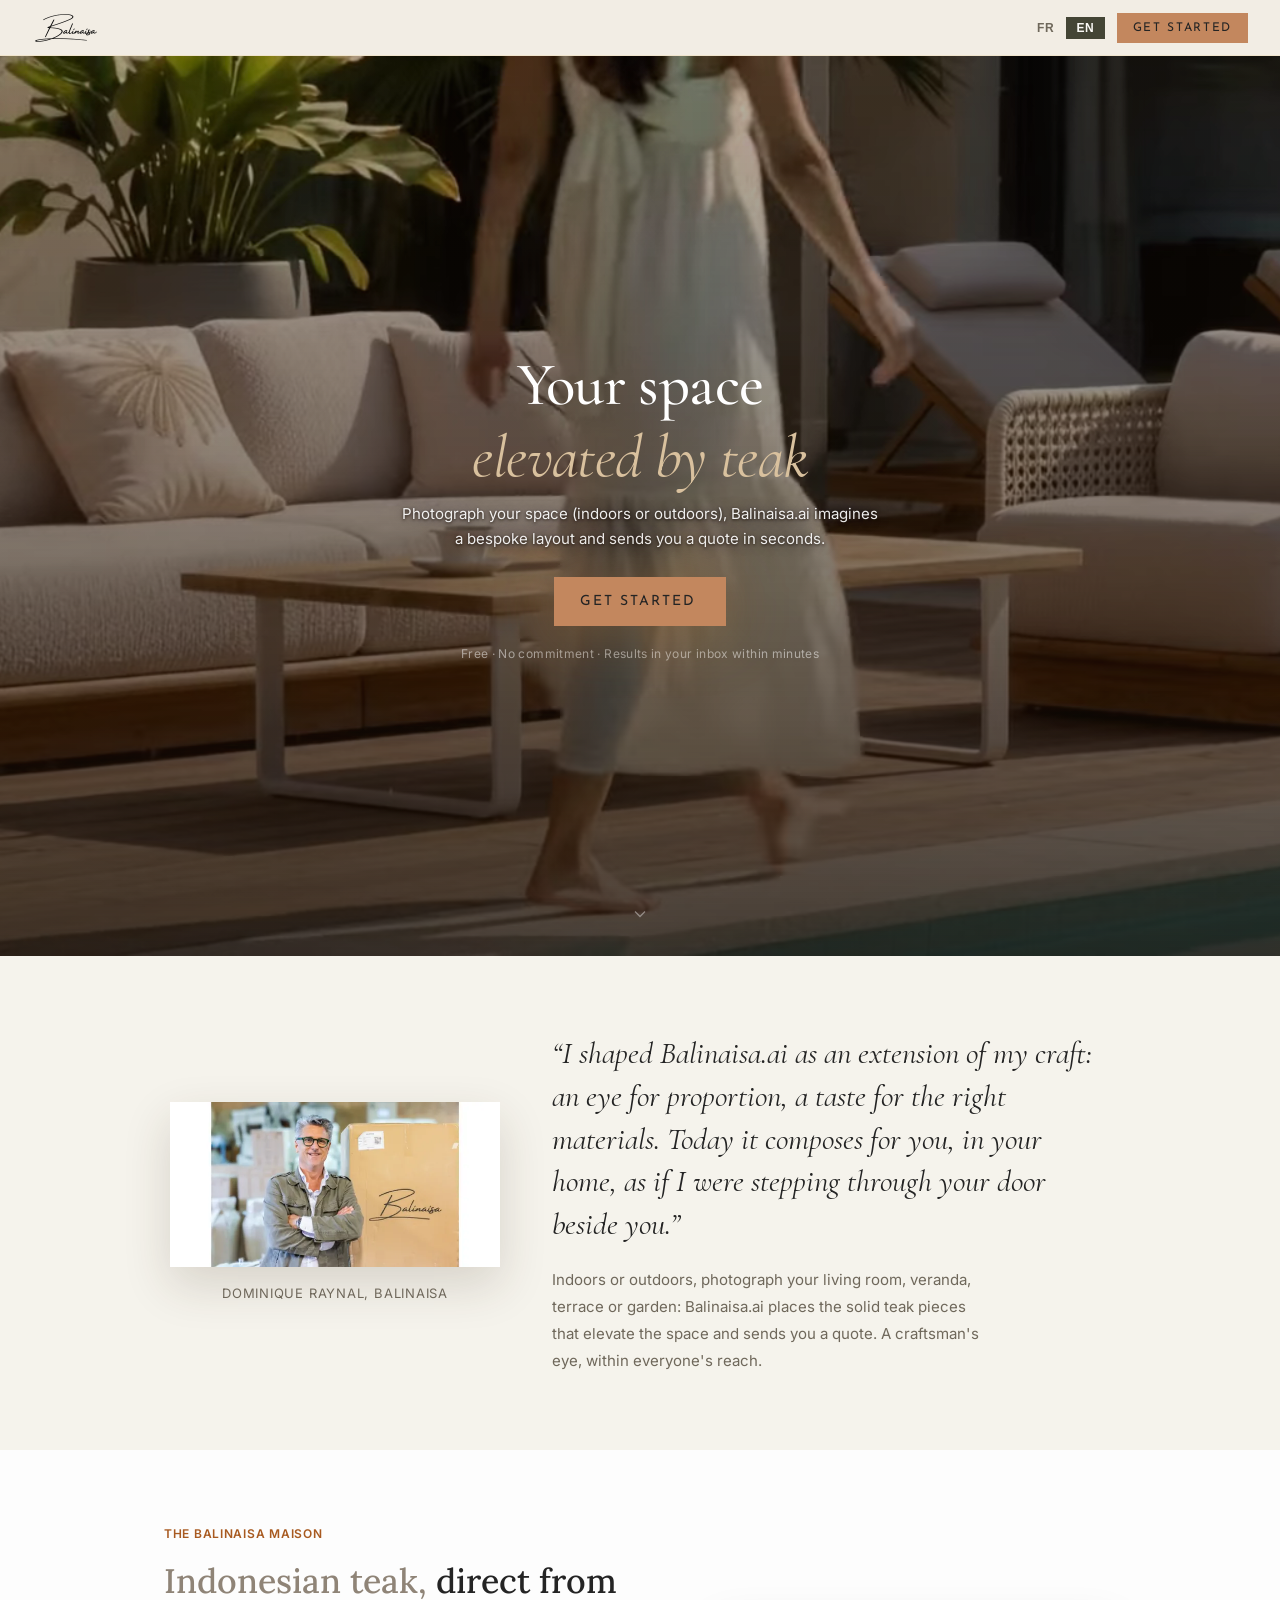
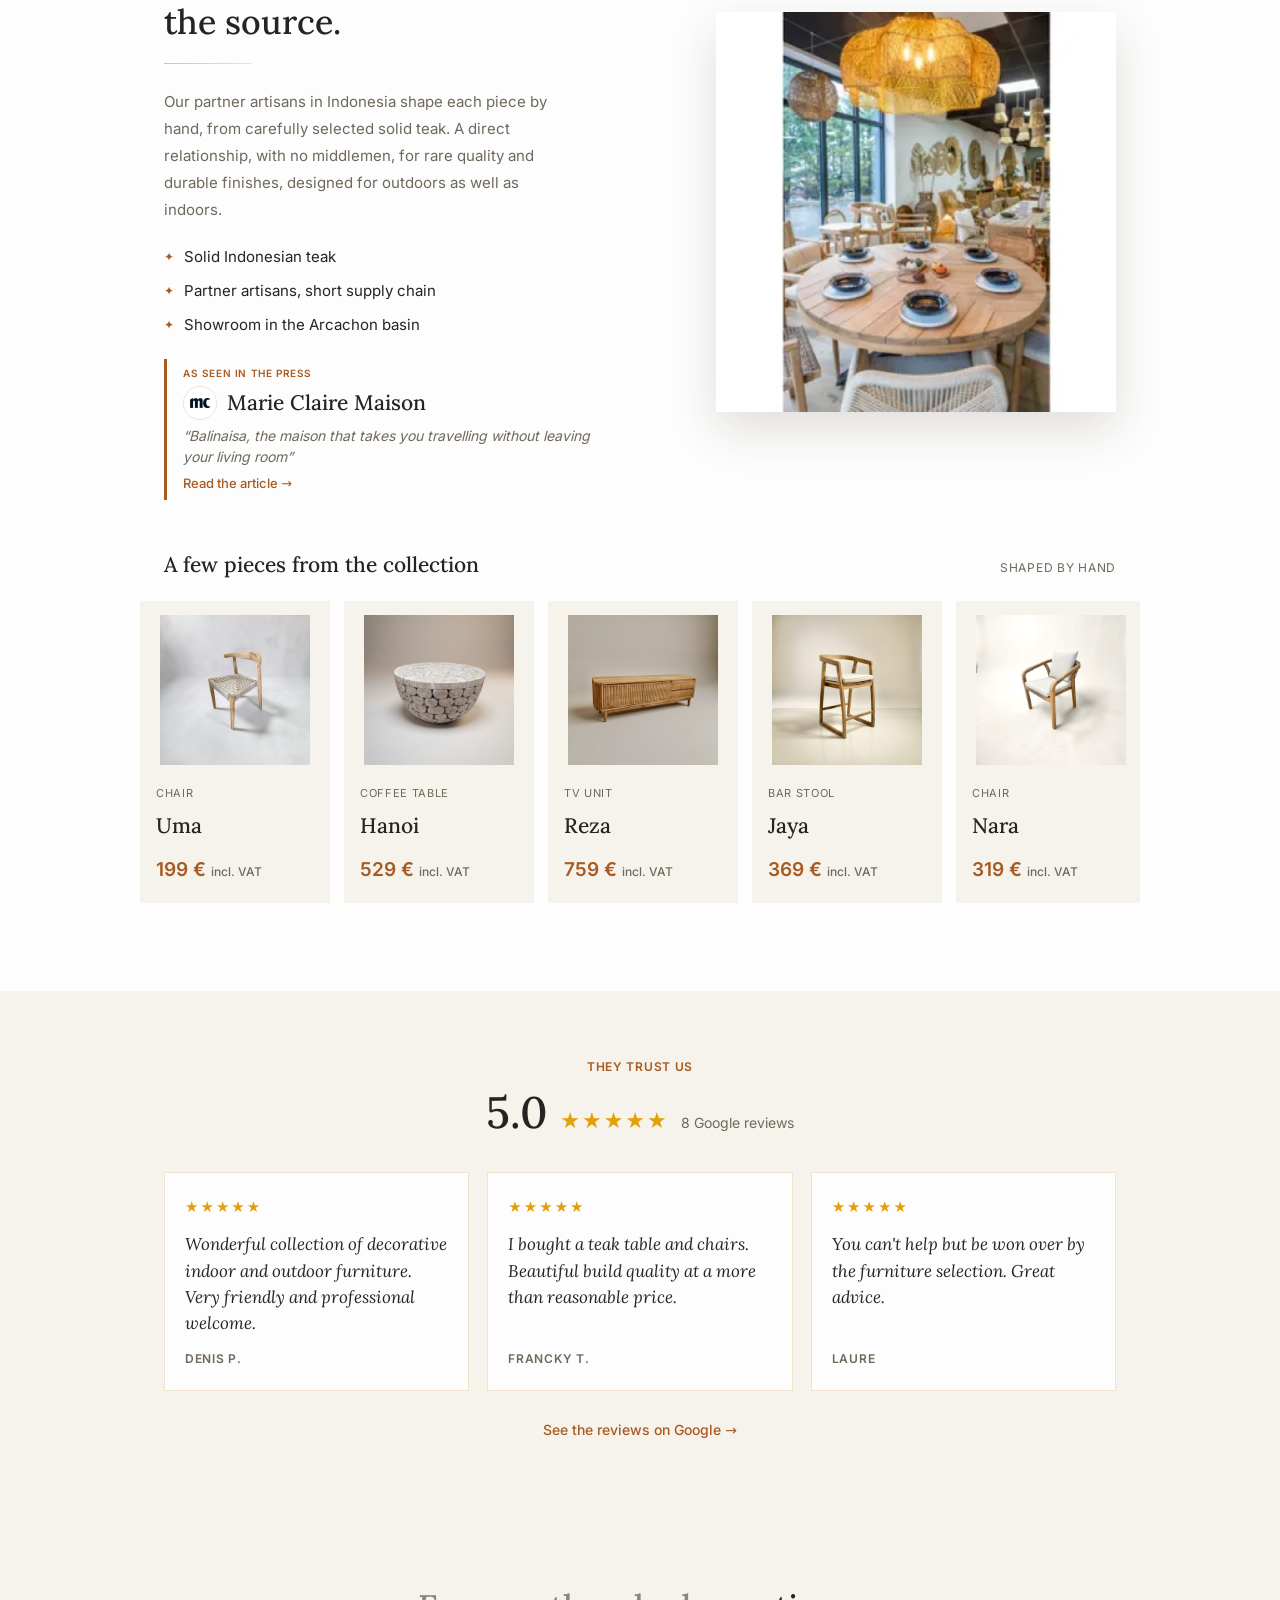
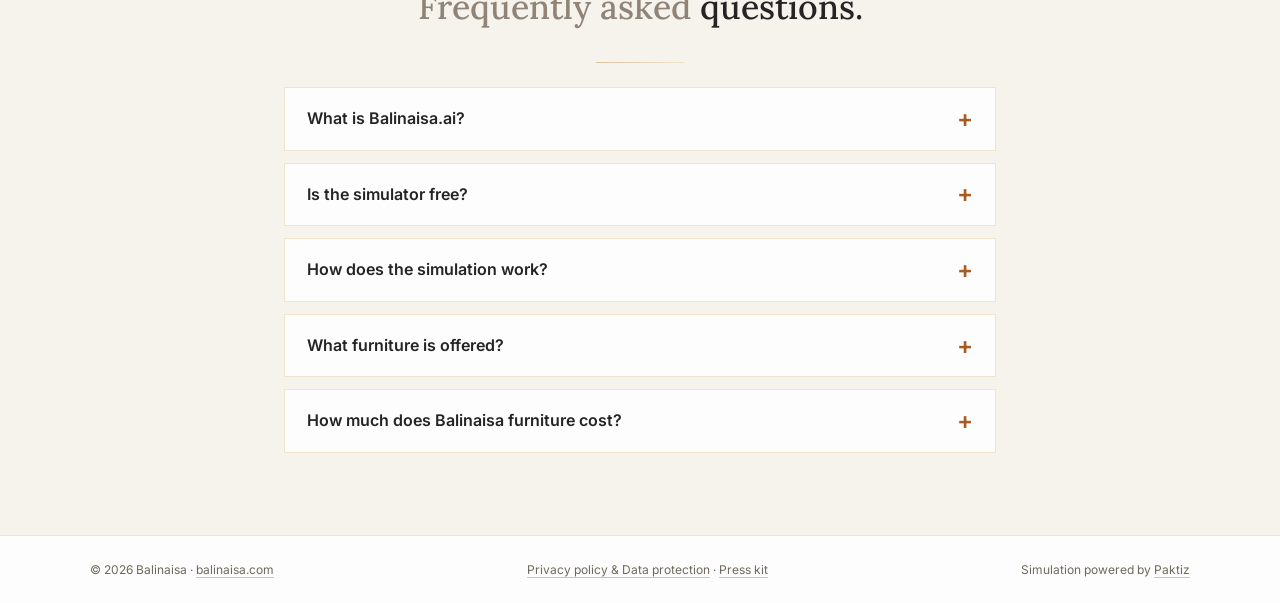
==== commit a129c6d5: "Hero : nouvelle version de la vidéo Montage du 26/09 avec la promeneuse dans la salle à manger, bouc" ====
--- a/en/index.html
+++ b/en/index.html
@@ -213,7 +213,7 @@
          fetchpriority="high" decoding="async" alt="" aria-hidden="true">
     <!-- Video du 26/09, commune avec l'accueil de balinaisa.com et servie ici : elle ne depend
          plus du WordPress, qui disparait a la bascule. Encodee par web/scripts/video-accueil.mjs
-         du repo balinaisa-site (boucle de 24 s fondue, sans son), fichier choisi dans
+         du repo balinaisa-site (boucle de 25 s fondue, sans son), fichier choisi dans
          maybeLoadHeroVideo : 1080p au-dela de 1400px, 720p sinon, WebM sans H.264. -->
     <video class="hero-bg-video" muted loop playsinline preload="none" aria-hidden="true" tabindex="-1"
            data-src-1080="/videos/accueil-1080.mp4" data-src-720="/videos/accueil-720.mp4" data-src-webm="/videos/accueil-720.webm"></video>
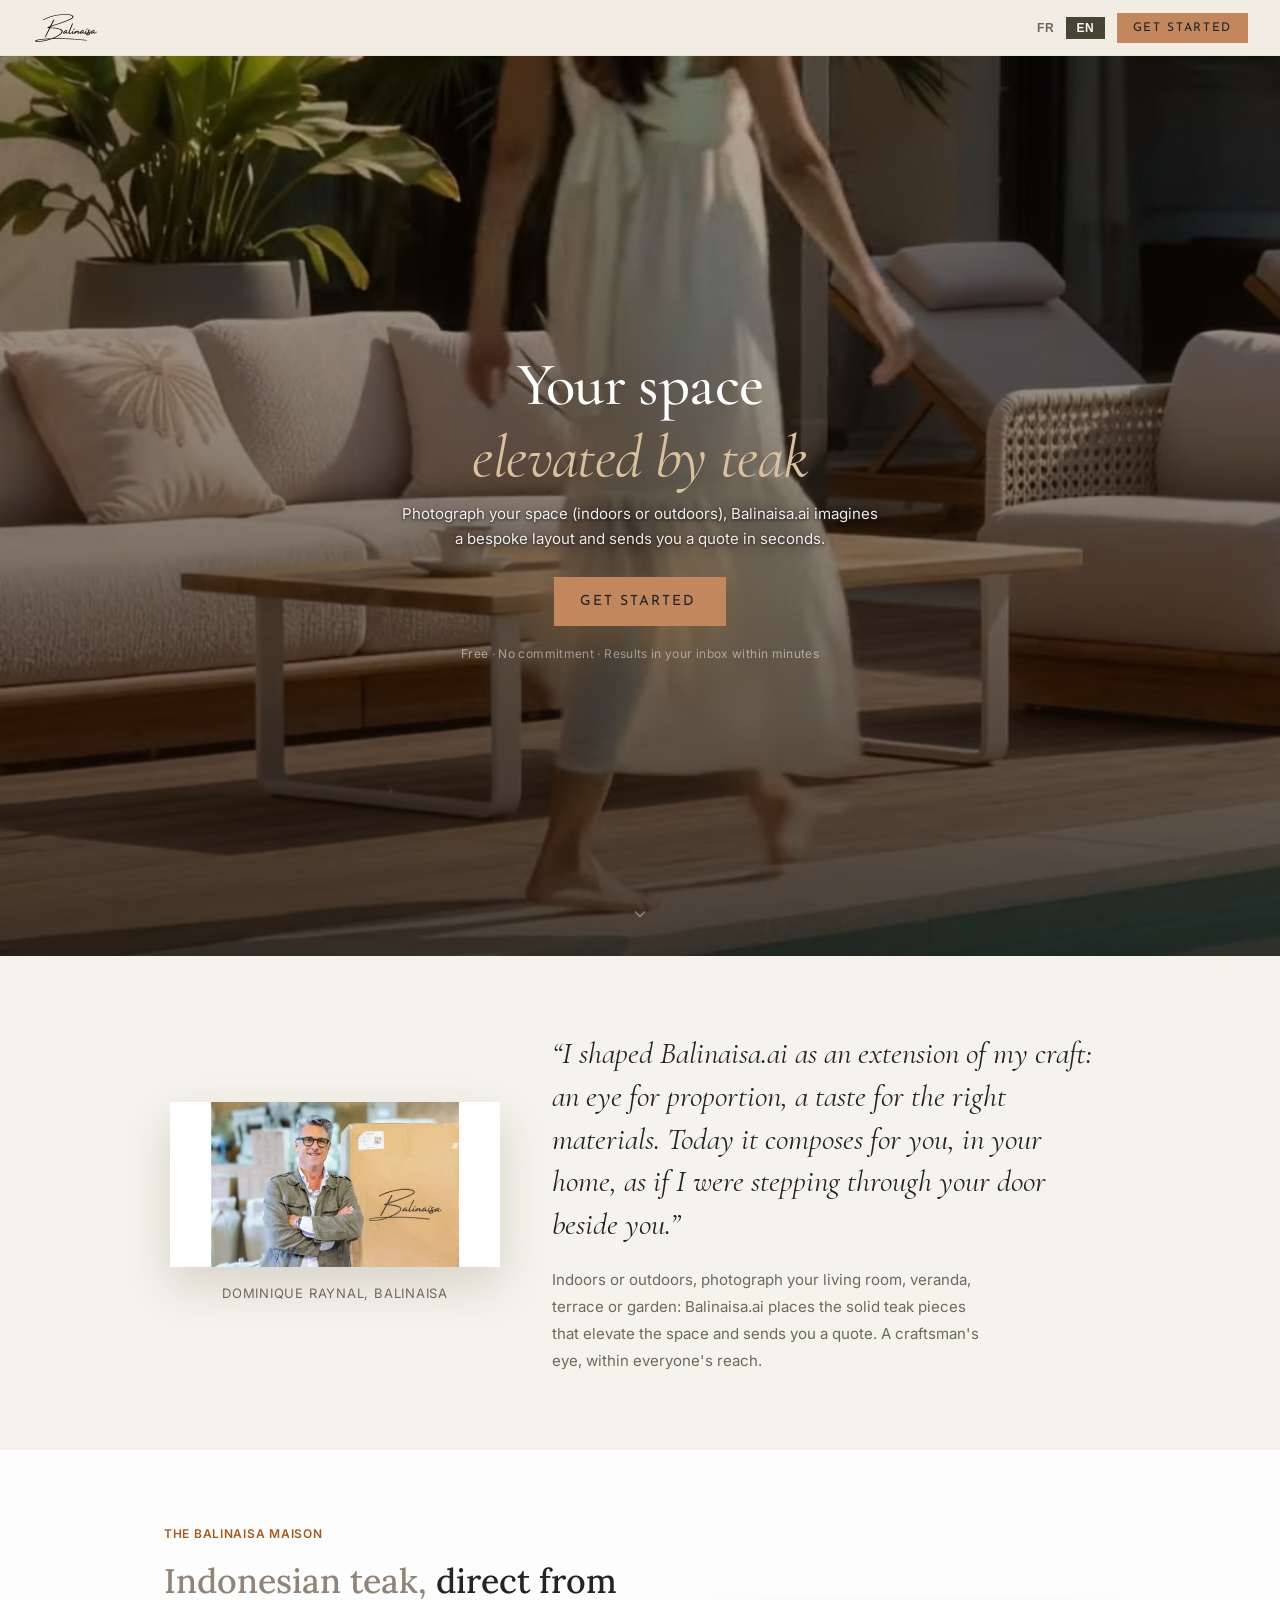
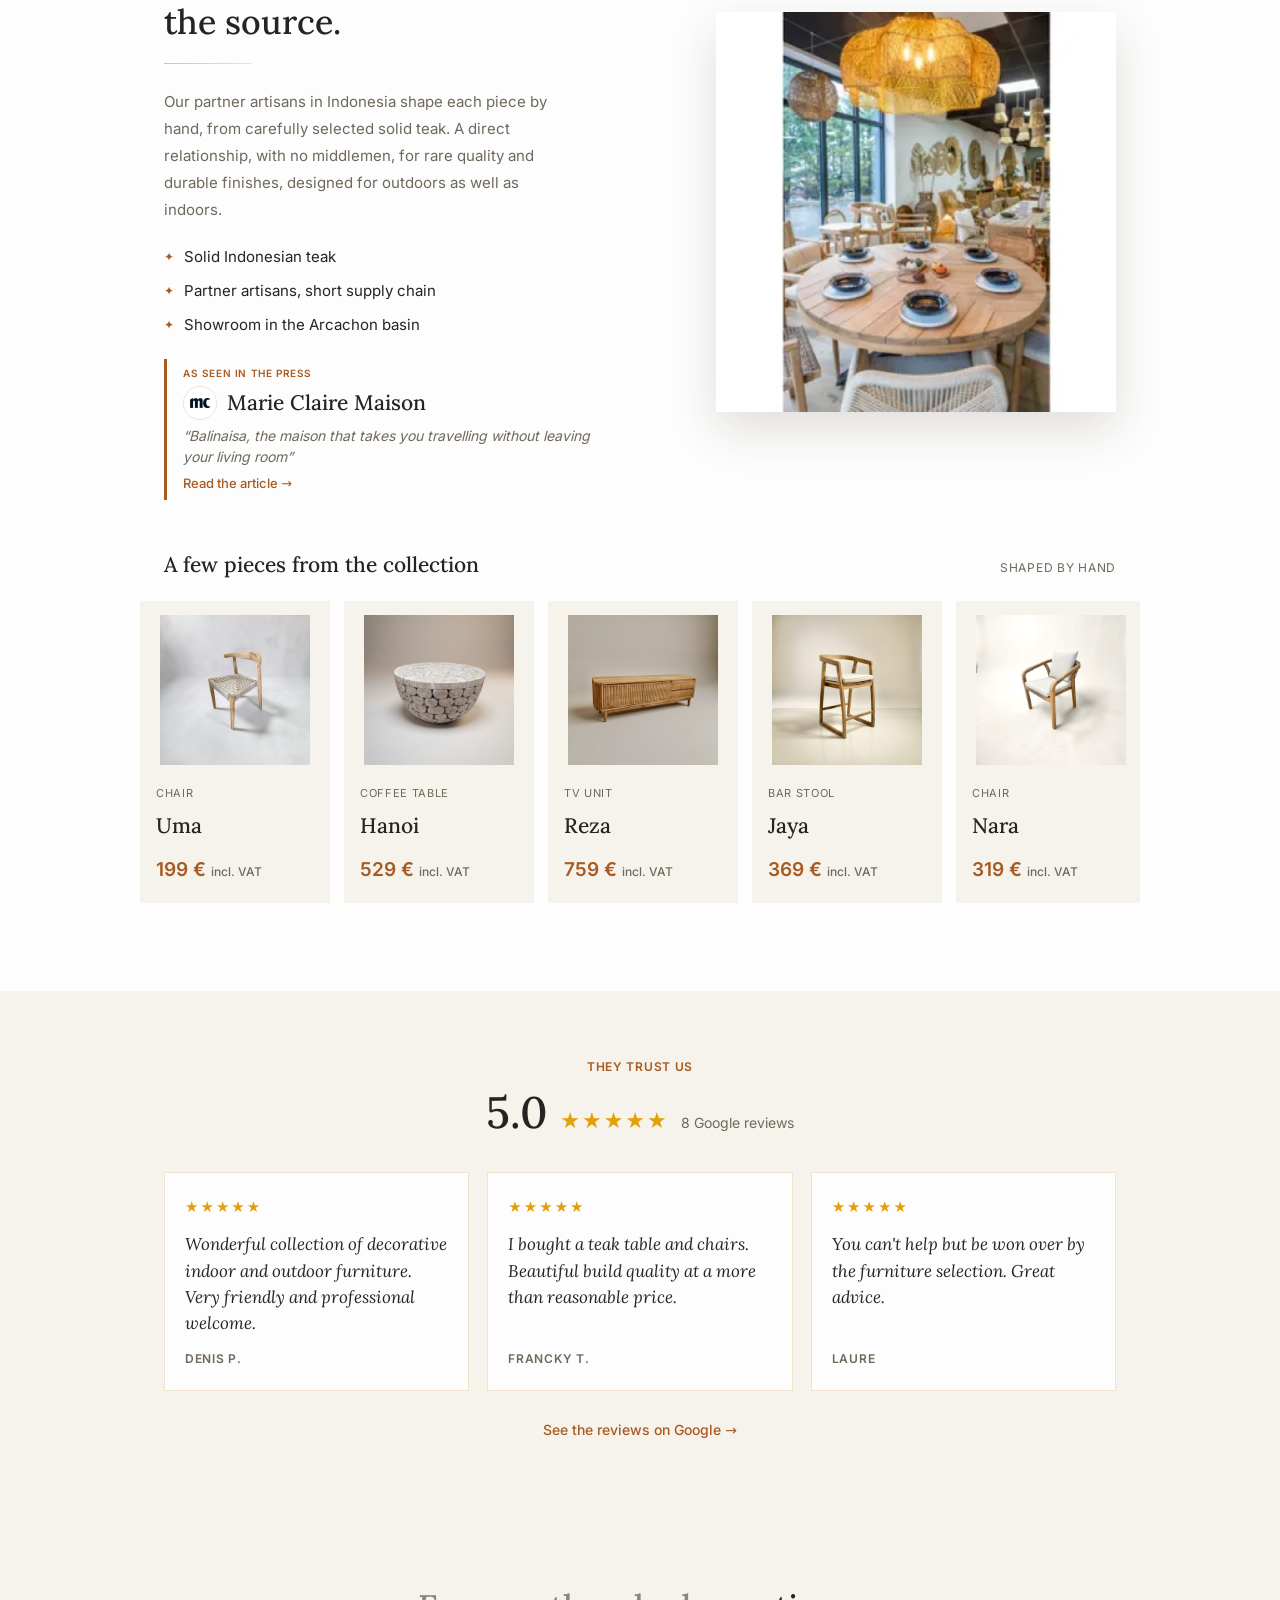
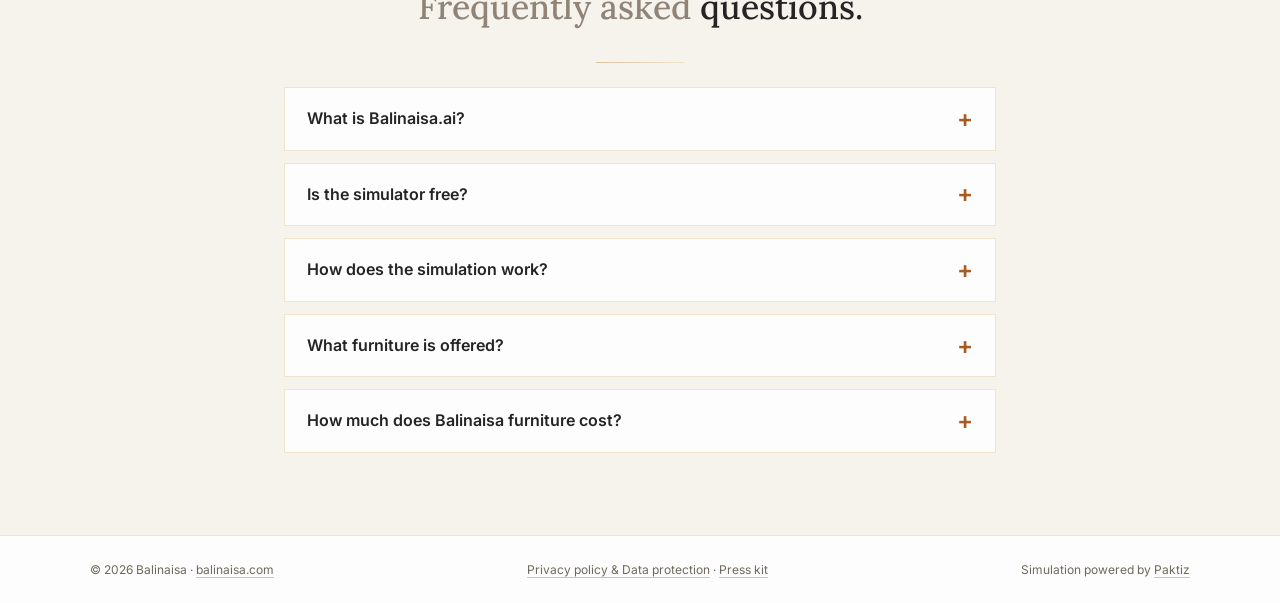
==== commit ee278903: "Hero : la vidéo aussi sur mobile, fondu d'apparition, correctif Téléphones en portrait : version rec" ====
--- a/en/index.html
+++ b/en/index.html
@@ -80,7 +80,7 @@
   <link rel="preload" as="image" href="/hero-balinaisa.webp?v=20260903"
         imagesrcset="/hero-balinaisa-840.webp?v=20260903 840w, /hero-balinaisa.webp?v=20260903 1080w"
         imagesizes="max(100vw, 56.25vh)" fetchpriority="high">
-  <link rel="stylesheet" href="/styles.css?v=20260914">
+  <link rel="stylesheet" href="/styles.css?v=20260926">
   <!-- Hors du chemin critique : la feuille ne porte que des @font-face en font-display: swap,
        le texte s'affiche en police de secours puis bascule, avec ou sans blocage. Bloquer
        n'ajoutait qu'une requete devant le premier rendu (470 ms mesures par PSI le 03/09).
@@ -194,8 +194,9 @@
   </header>
 
   <!-- HERO -->
-  <!-- Le poster n'est pas qu'un ecran d'attente : sous 760px la video n'est jamais chargee
-       (cf maybeLoadHeroVideo dans simulator.js), donc en mobile c'est LUI le visuel du hero.
+  <!-- Le poster n'est pas qu'un ecran d'attente : c'est le visuel du hero tant que la video
+       n'est pas chargee, et le seul en economie de donnees, en 2G ou avec la preference de
+       mouvement reduit (cf maybeLoadHeroVideo dans simulator.js).
        Il portait une chaise detouree sur fond uni, qui ne raconte pas le produit. On reprend
        la scene salle a manger, celle de l'apercu de partage, cadree en 9:16 pour un hero
        plein ecran (le hero fait 100vh, une image paysage en object-fit:cover n'en montrerait
@@ -214,9 +215,11 @@
     <!-- Video du 26/09, commune avec l'accueil de balinaisa.com et servie ici : elle ne depend
          plus du WordPress, qui disparait a la bascule. Encodee par web/scripts/video-accueil.mjs
          du repo balinaisa-site (boucle de 25 s fondue, sans son), fichier choisi dans
-         maybeLoadHeroVideo : 1080p au-dela de 1400px, 720p sinon, WebM sans H.264. -->
+         maybeLoadHeroVideo : 1080p au-dela de 1400px, 720p sinon, WebM sans H.264,
+         version portrait recadree (540 x 960) pour les telephones. -->
     <video class="hero-bg-video" muted loop playsinline preload="none" aria-hidden="true" tabindex="-1"
-           data-src-1080="/videos/accueil-1080.mp4" data-src-720="/videos/accueil-720.mp4" data-src-webm="/videos/accueil-720.webm"></video>
+           data-src-1080="/videos/accueil-1080.mp4" data-src-720="/videos/accueil-720.mp4" data-src-webm="/videos/accueil-720.webm"
+           data-src-mobile="/videos/accueil-mobile.mp4"></video>
     <div class="hero-overlay" aria-hidden="true"></div>
     <div class="hero-content">
       <h1 class="hero-title">Your space<br><em>elevated by teak</em></h1>
@@ -689,7 +692,7 @@
   </div>
   -->
 
-  <script src="/simulator.js?v=20260926" defer></script>
+  <script src="/simulator.js?v=20260926b" defer></script>
   <script>
     function widgetClick() {
       const hero = document.getElementById('hero');
--- a/styles.css
+++ b/styles.css
@@ -221,7 +221,12 @@
   height: 100%;
   object-fit: cover;
   z-index: 0;
-}
+  /* Invisible tant qu'elle ne joue pas, puis fondu sur l'image du hero (classe posee par
+     maybeLoadHeroVideo). */
+  opacity: 0;
+  transition: opacity 600ms ease;
+}
+.hero-bg-video.joue { opacity: 1; }
 
 .hero-overlay {
   position: absolute;
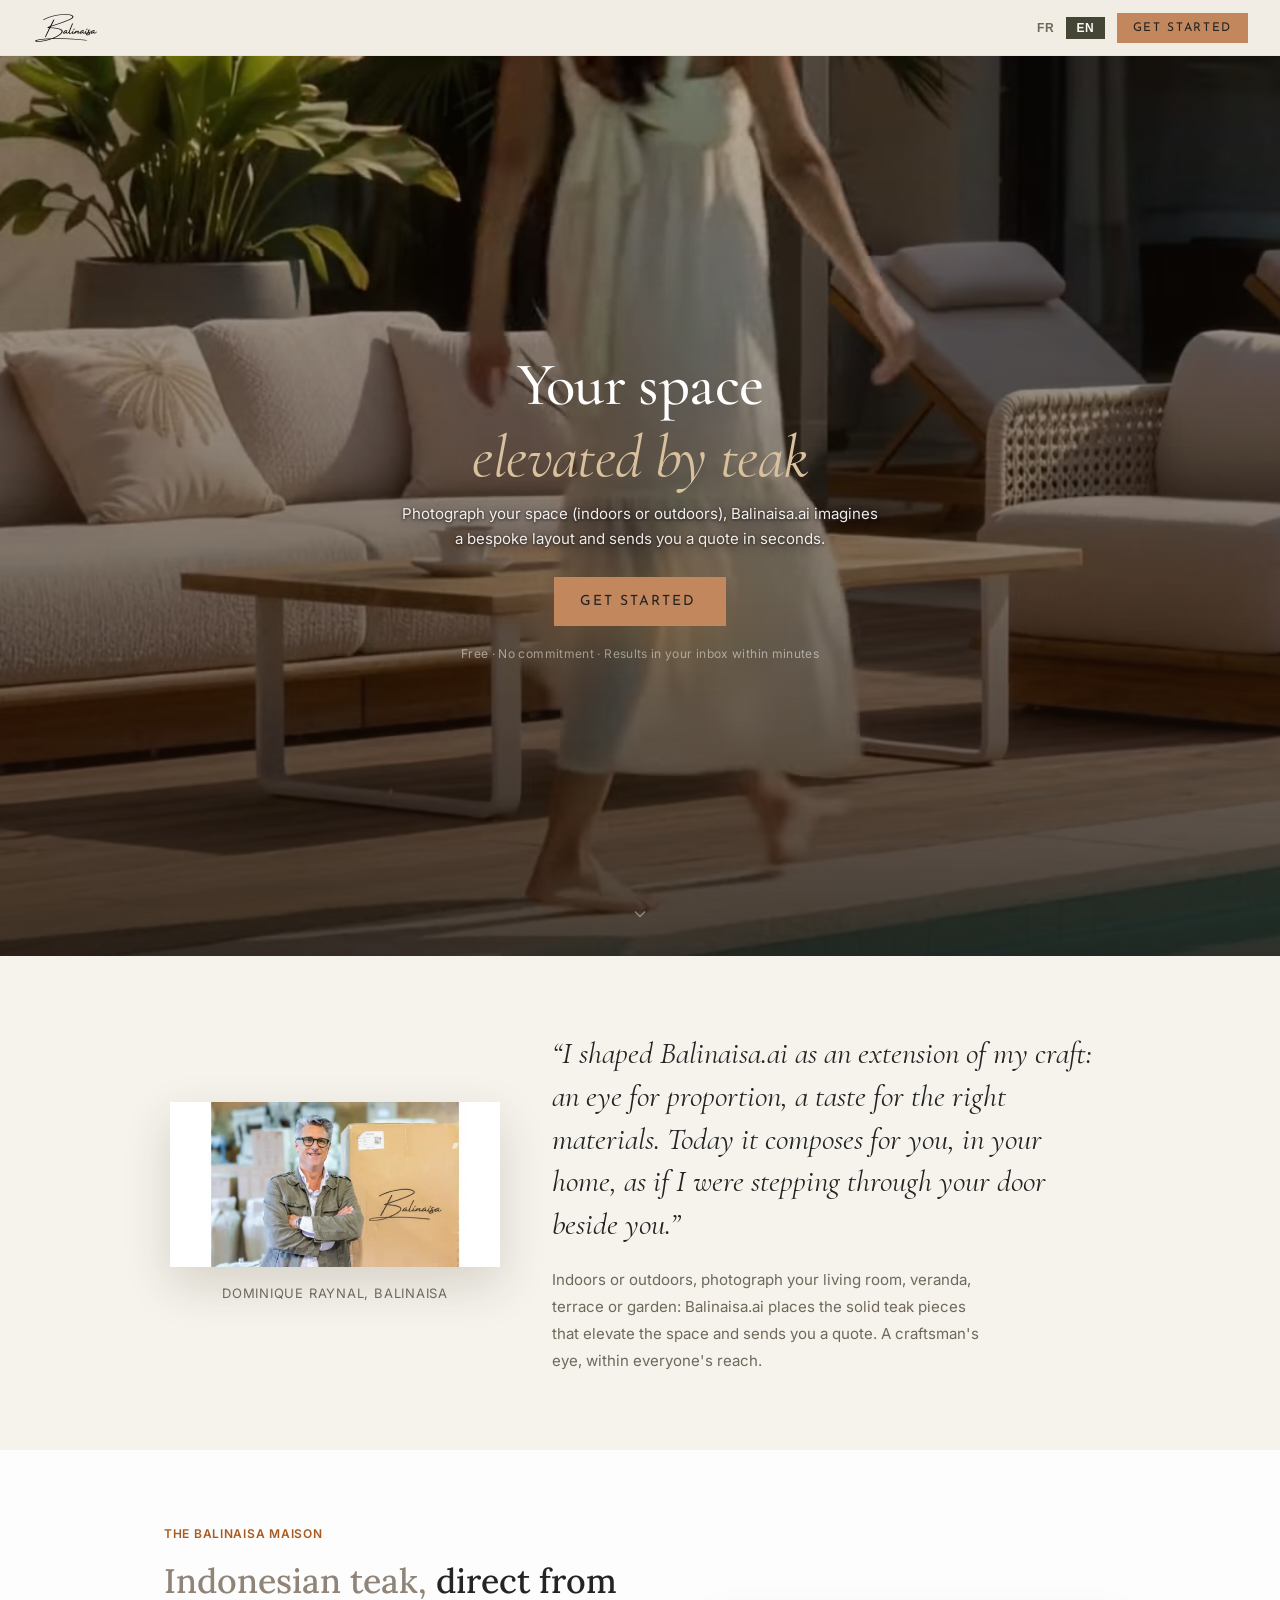
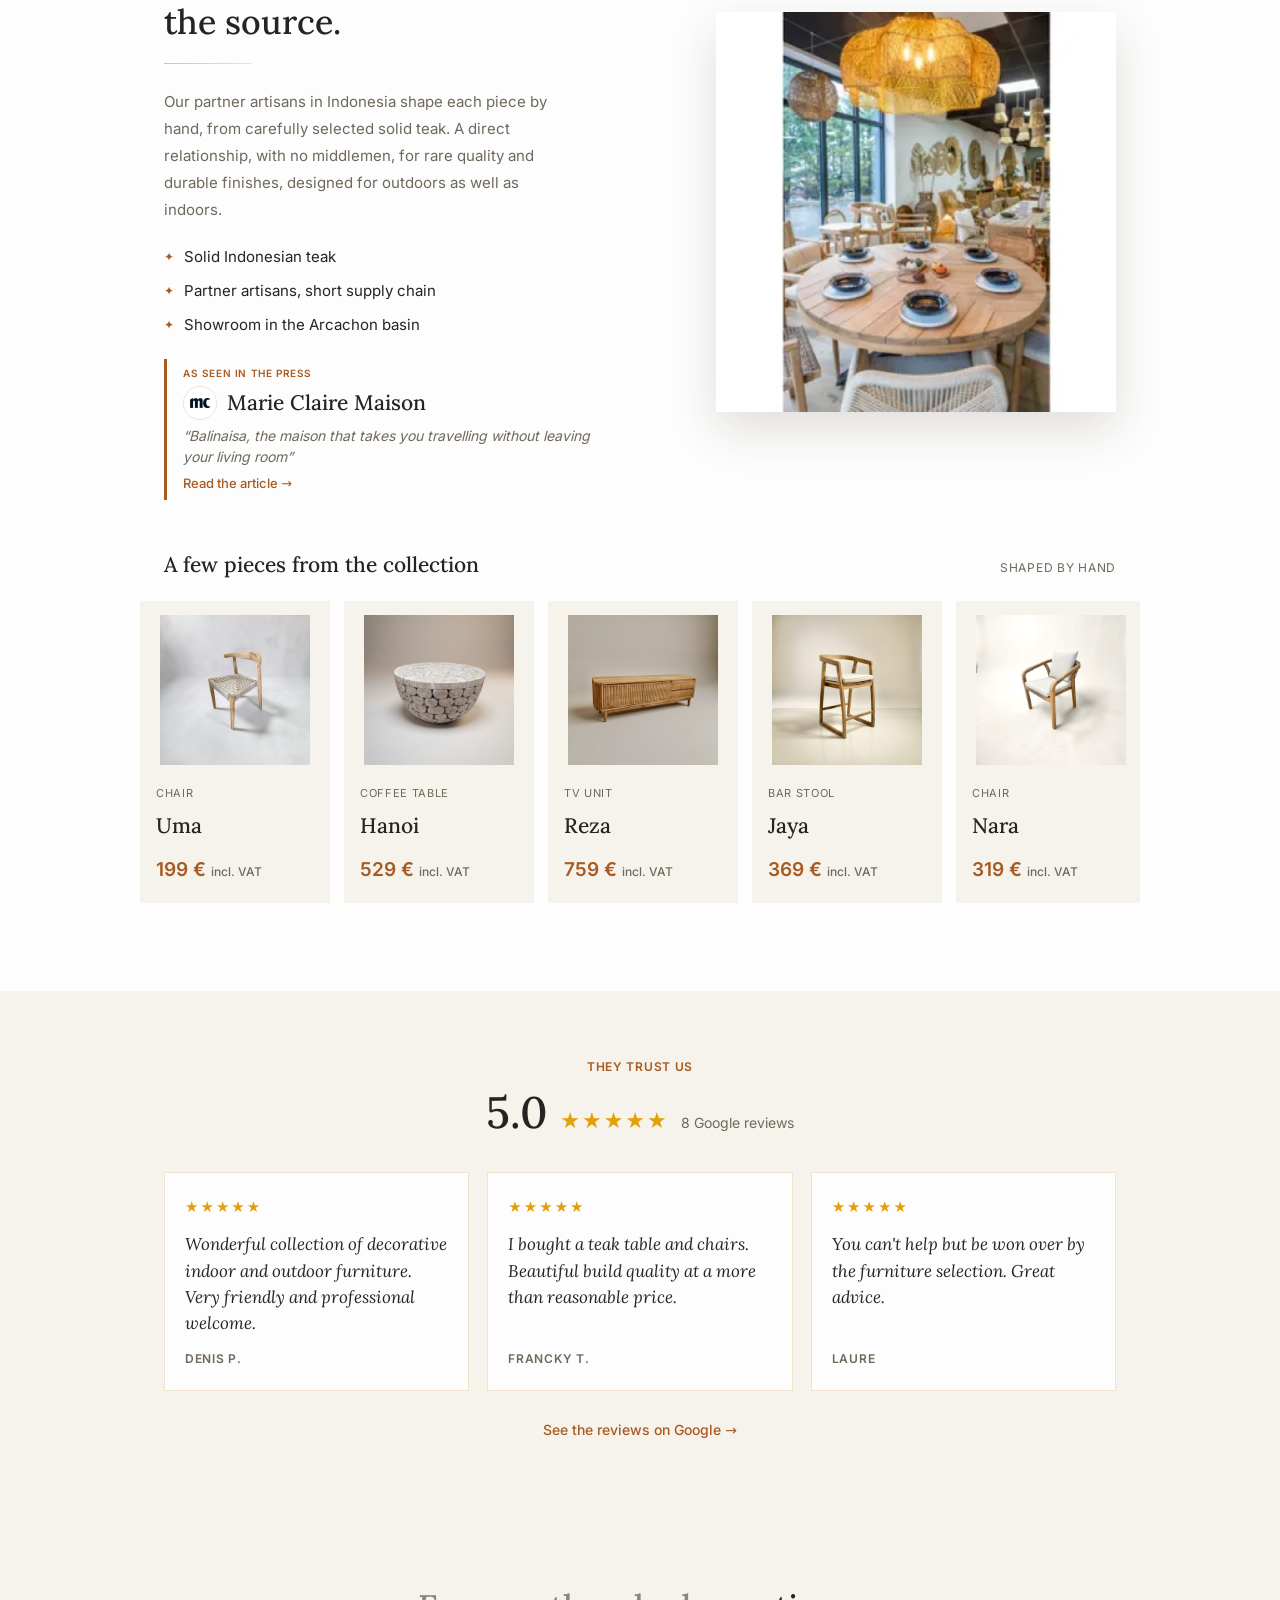
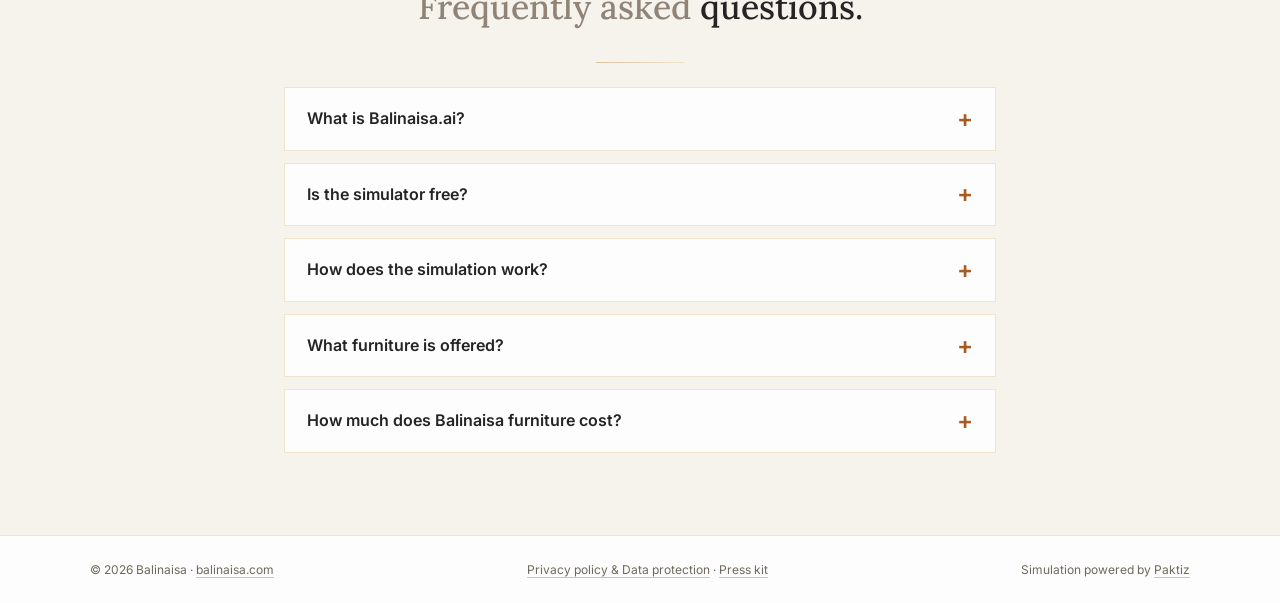
==== commit 6f4ab6be: "Hero : vidéo du 26/09 et montage vertical pour les téléphones Mêmes fichiers que l'accueil de balina" ====
--- a/en/index.html
+++ b/en/index.html
@@ -214,9 +214,9 @@
          fetchpriority="high" decoding="async" alt="" aria-hidden="true">
     <!-- Video du 26/09, commune avec l'accueil de balinaisa.com et servie ici : elle ne depend
          plus du WordPress, qui disparait a la bascule. Encodee par web/scripts/video-accueil.mjs
-         du repo balinaisa-site (boucle de 25 s fondue, sans son), fichier choisi dans
+         du repo balinaisa-site (boucle de 26,5 s fondue, sans son), fichier choisi dans
          maybeLoadHeroVideo : 1080p au-dela de 1400px, 720p sinon, WebM sans H.264,
-         version portrait recadree (540 x 960) pour les telephones. -->
+         montage vertical (720 x 1280) pour les telephones. -->
     <video class="hero-bg-video" muted loop playsinline preload="none" aria-hidden="true" tabindex="-1"
            data-src-1080="/videos/accueil-1080.mp4" data-src-720="/videos/accueil-720.mp4" data-src-webm="/videos/accueil-720.webm"
            data-src-mobile="/videos/accueil-mobile.mp4"></video>
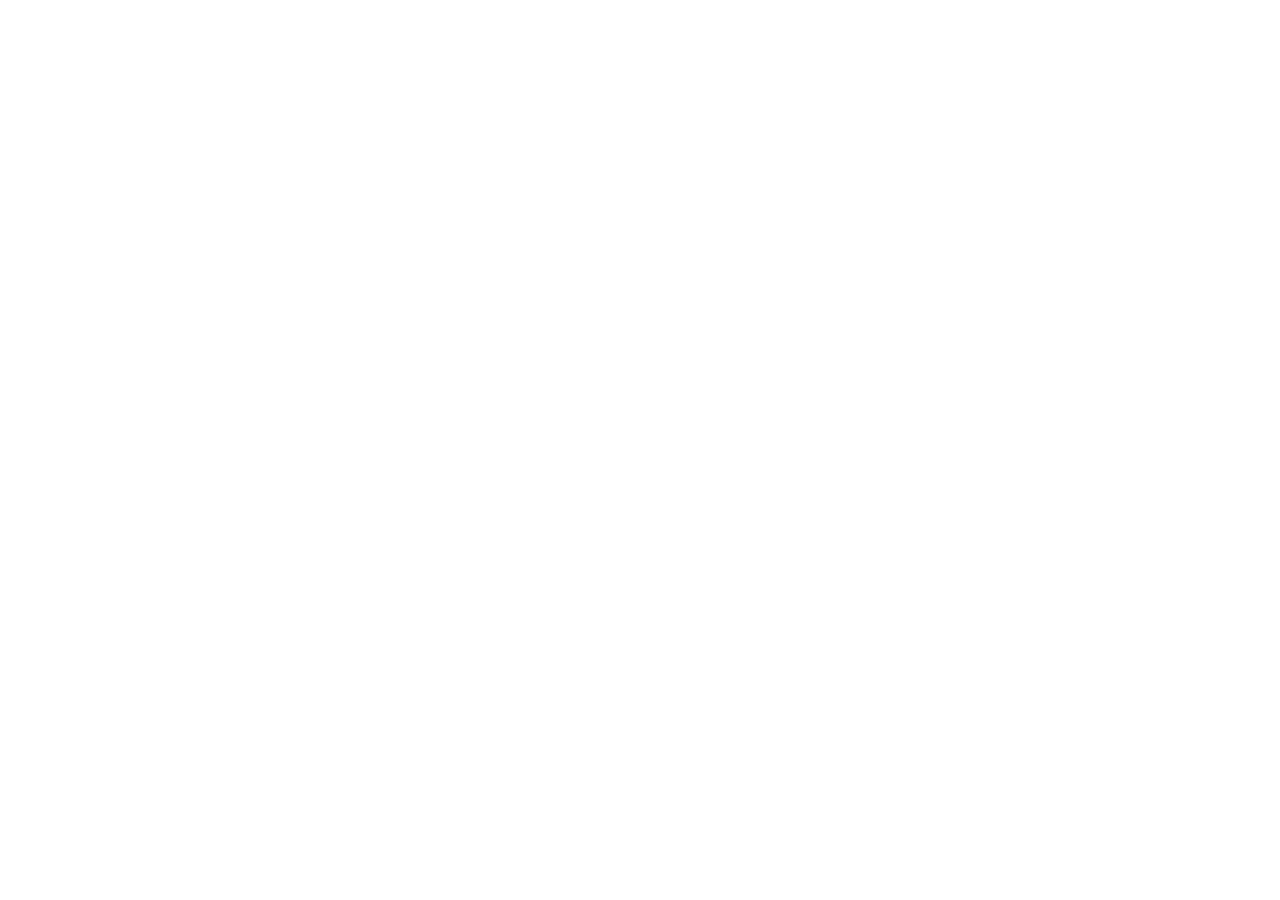
==== commit 9652f4ec: "Redirection de balinaisa.ai vers le simulateur de balinaisa.com À fusionner le jour de la mise en li" ====
--- a/en/index.html
+++ b/en/index.html
@@ -6,6 +6,8 @@
 <head>
   <meta charset="UTF-8">
   <meta name="viewport" content="width=device-width, initial-scale=1.0">
+  <!-- Redirection vers balinaisa.com (redirection.js) : avant tout le reste. -->
+  <script src="/redirection.js?v=20260928"></script>
   <!-- Google Tag Manager -->
   <script>(function(w,d,s,l,i){w[l]=w[l]||[];w[l].push({'gtm.start':
   new Date().getTime(),event:'gtm.js'});var f=d.getElementsByTagName(s)[0],
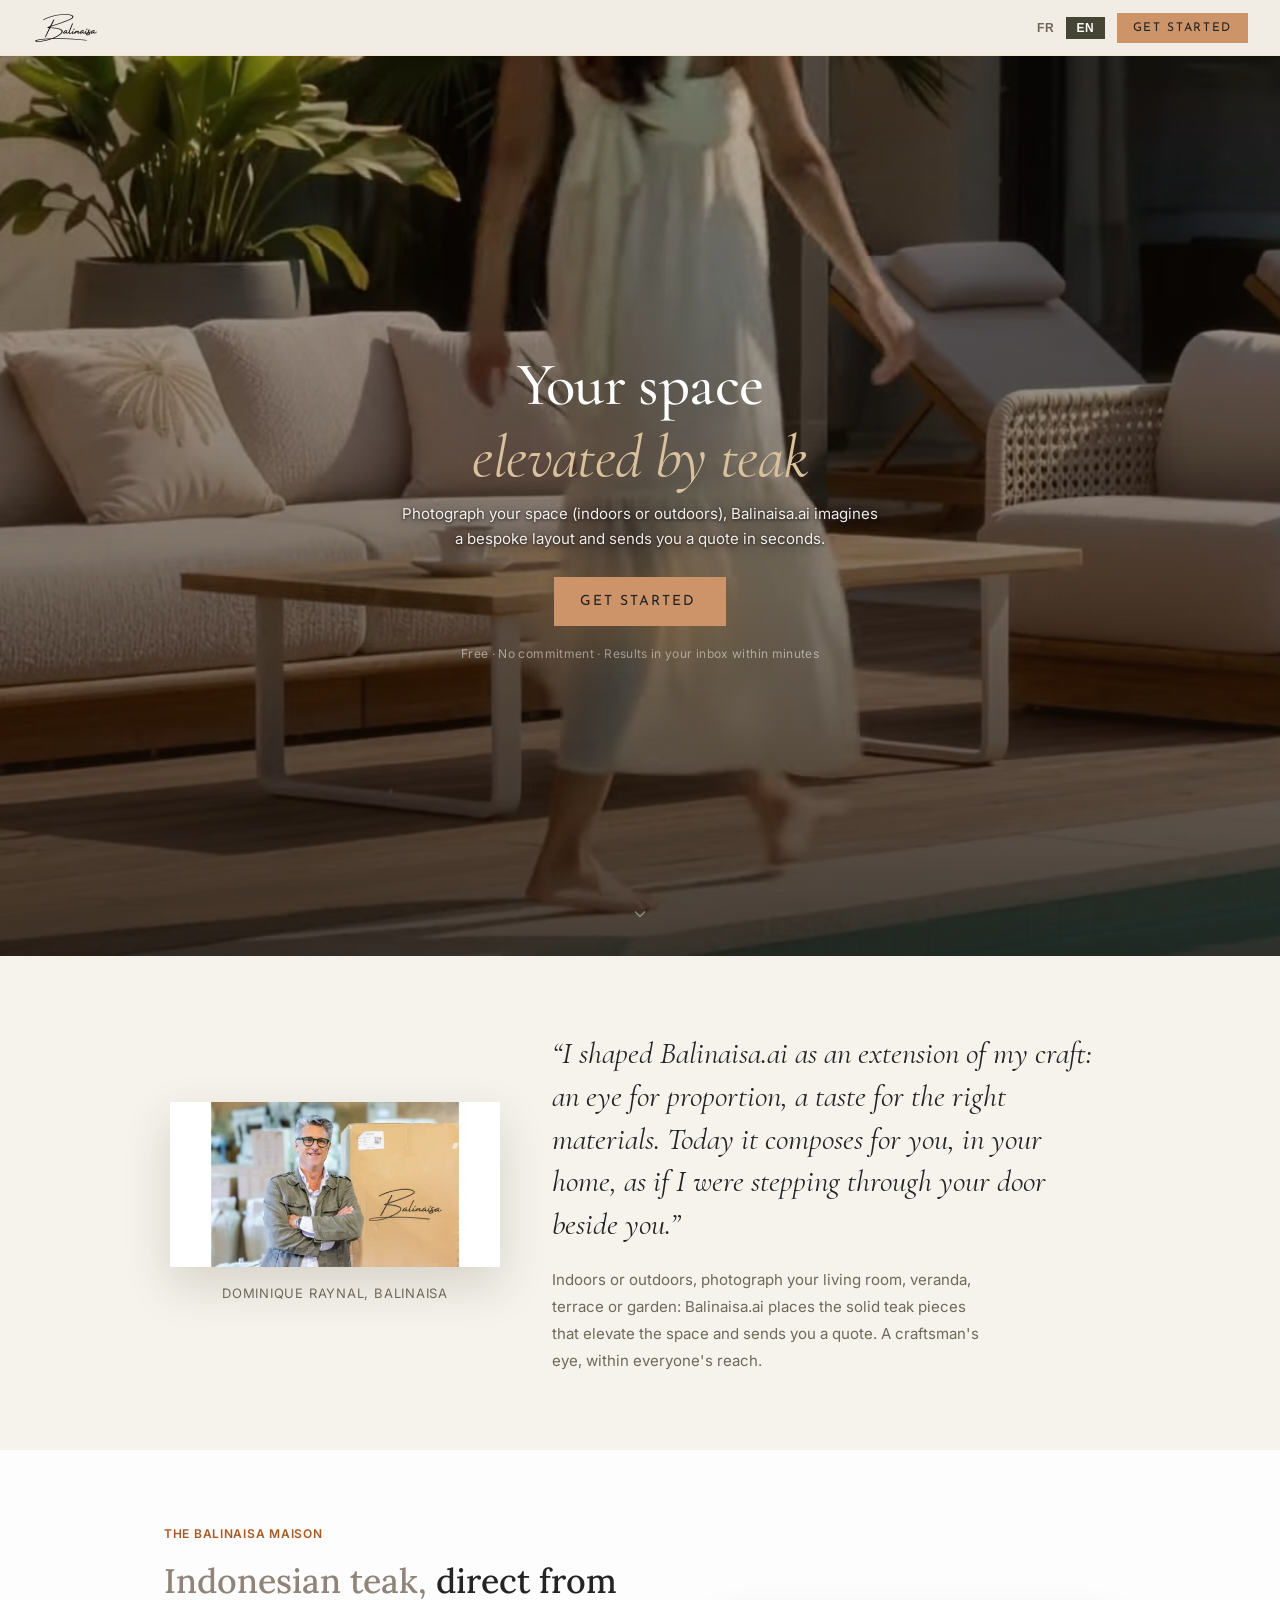
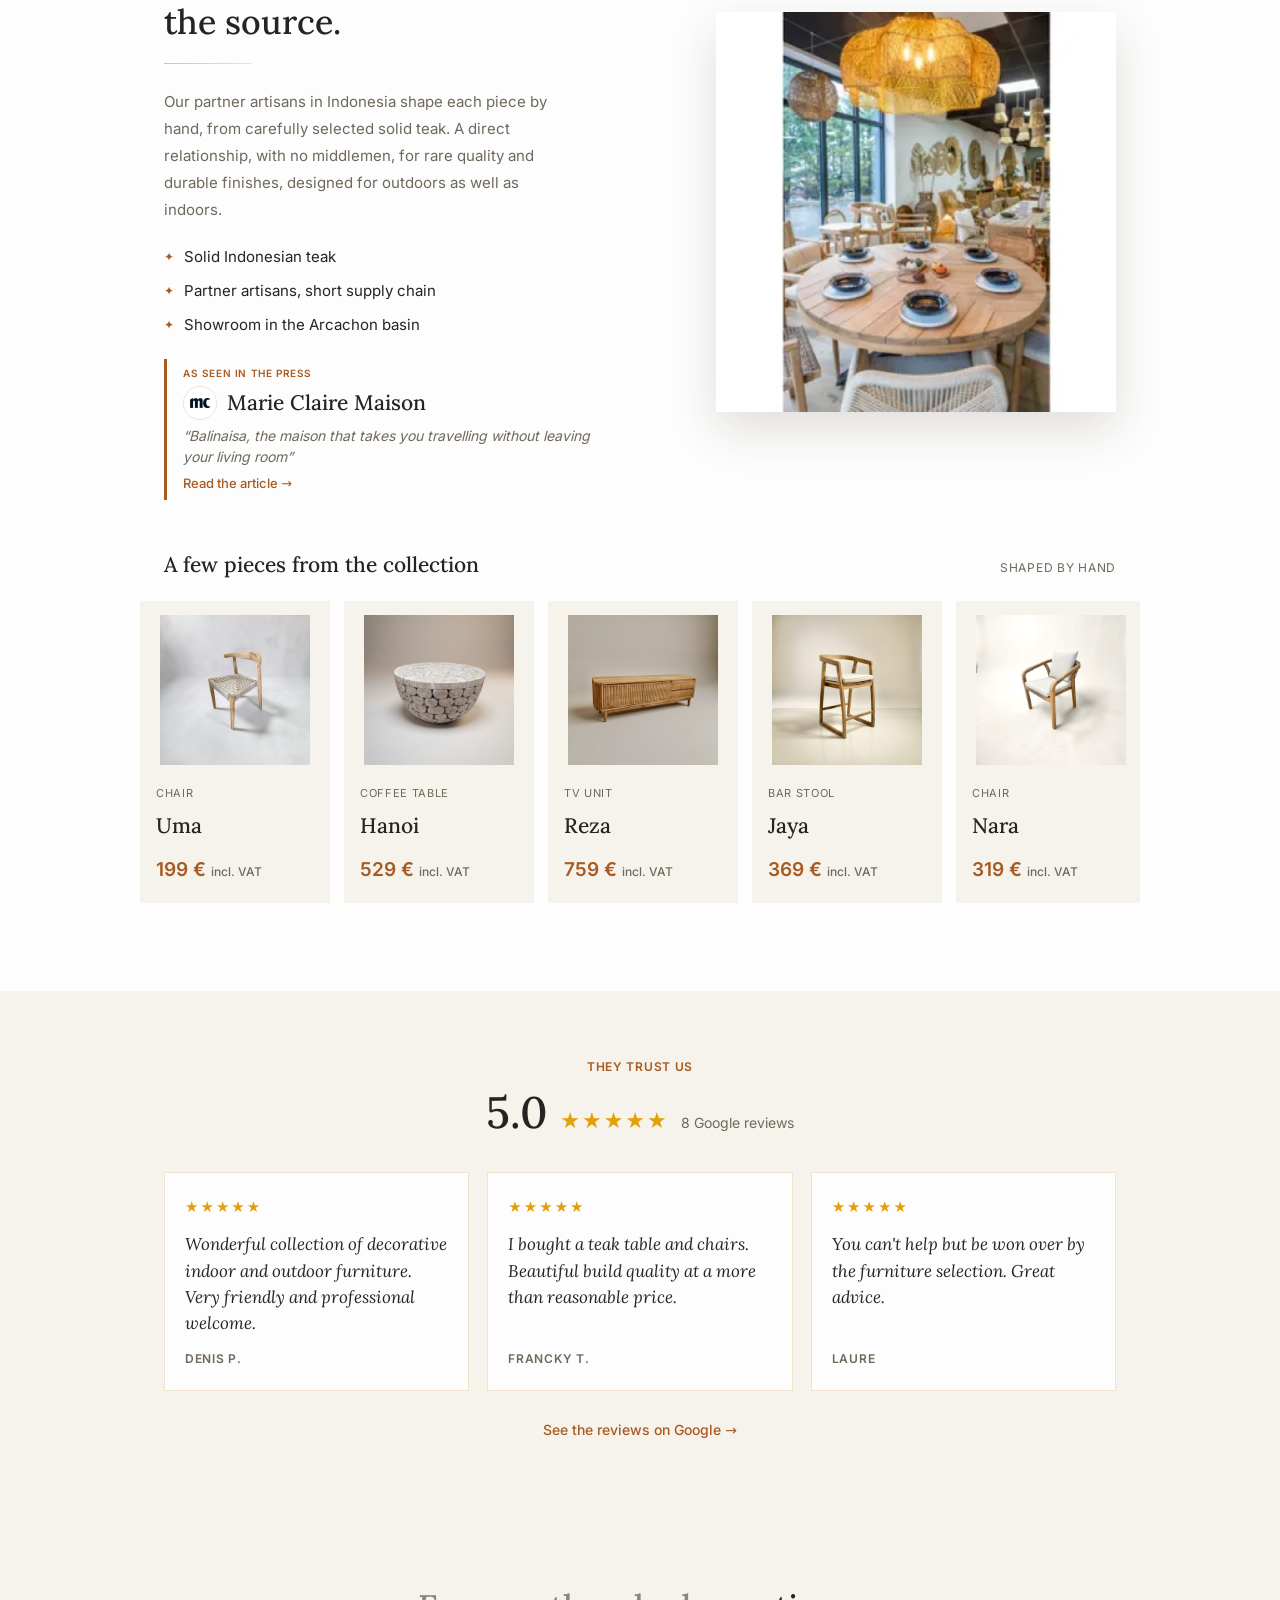
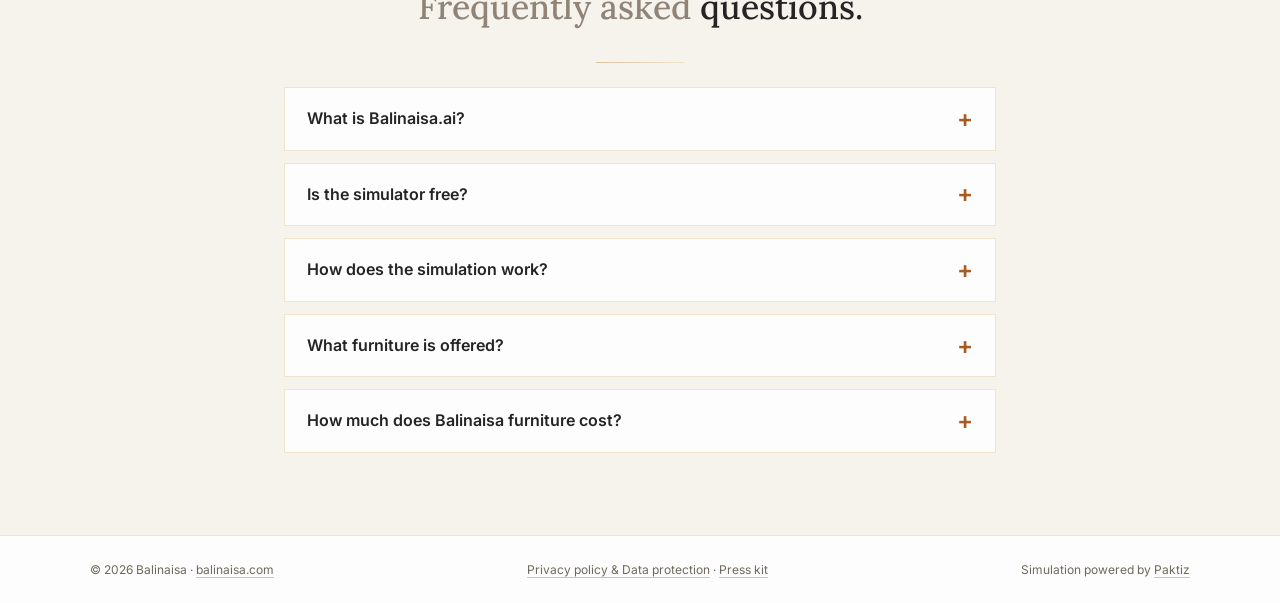
==== commit 8e94702a: "Doré de marque #CE9469 sur balinaisa.ai et le widget de balinaisa.com Décision de Charles du 01/10 :" ====
--- a/en/index.html
+++ b/en/index.html
@@ -6,8 +6,6 @@
 <head>
   <meta charset="UTF-8">
   <meta name="viewport" content="width=device-width, initial-scale=1.0">
-  <!-- Redirection vers balinaisa.com (redirection.js) : avant tout le reste. -->
-  <script src="/redirection.js?v=20260928"></script>
   <!-- Google Tag Manager -->
   <script>(function(w,d,s,l,i){w[l]=w[l]||[];w[l].push({'gtm.start':
   new Date().getTime(),event:'gtm.js'});var f=d.getElementsByTagName(s)[0],
@@ -40,11 +38,11 @@
        depuis son propre dossier. La marque est reversee en ivoire sur le teck dore : en encre
        sur ivoire, le trace filiforme ne laisse que 2 pixels sombres sur 256 a 16 px et
        disparait dans une barre d onglets claire. -->
-  <link rel="icon" href="/favicon.svg?v=20260903" type="image/svg+xml">
-  <link rel="icon" type="image/png" sizes="192x192" href="/favicon.png?v=20260903">
-  <link rel="apple-touch-icon" href="/apple-touch-icon.png?v=20260903">
+  <link rel="icon" href="/favicon.svg?v=20261001" type="image/svg+xml">
+  <link rel="icon" type="image/png" sizes="192x192" href="/favicon.png?v=20261001">
+  <link rel="apple-touch-icon" href="/apple-touch-icon.png?v=20261001">
   <link rel="manifest" href="/site.en.webmanifest">
-  <meta name="theme-color" content="#C3875E">
+  <meta name="theme-color" content="#CE9469">
   <link rel="canonical" href="https://balinaisa.ai/en/">
   <!-- hreflang : retire le 16/07 parce que ?lang=en n'etait pas une vraie page (son canonical
        pointait sur /, donc Google ignorait le couple). Remis parce que /en/ EST une page, avec
@@ -82,7 +80,7 @@
   <link rel="preload" as="image" href="/hero-balinaisa.webp?v=20260903"
         imagesrcset="/hero-balinaisa-840.webp?v=20260903 840w, /hero-balinaisa.webp?v=20260903 1080w"
         imagesizes="max(100vw, 56.25vh)" fetchpriority="high">
-  <link rel="stylesheet" href="/styles.css?v=20260926">
+  <link rel="stylesheet" href="/styles.css?v=20261001">
   <!-- Hors du chemin critique : la feuille ne porte que des @font-face en font-display: swap,
        le texte s'affiche en police de secours puis bascule, avec ou sans blocage. Bloquer
        n'ajoutait qu'une requete devant le premier rendu (470 ms mesures par PSI le 03/09).
--- a/styles.css
+++ b/styles.css
@@ -31,11 +31,13 @@
   --bali-gris-2:      #959880;   /* vert sauge balinaisa.com, mentions discretes (v0.4) */
   --bali-sable:       #D9C19E;   /* filet dore */
   --bali-sable-clair: #F0E4CC;
-  --bali-teck:        #C3875E;   /* dore de marque : aplats des CTA, filets, logo. A 2.87 sur
-                                    ivoire il ne porte ni petit texte, ni bordure, ni anneau de
-                                    focus : ceux-la prennent la variante AA. Ce qu on ecrit
-                                    DESSUS est l encre, a 5.14 ; le blanc n y tenait qu a 3.02. */
-  --bali-teck-clair:  #CE9469;   /* survol d un aplat de CTA : il s eclaire, l encre y monte a 5.96 */
+  --bali-teck:        #CE9469;   /* dore de marque depuis le 01/10 (decision de Charles, l ancien
+                                    dore clair) : aplats des CTA, filets, plaque du monogramme. A
+                                    2.47 sur ivoire il ne porte ni petit texte, ni bordure, ni
+                                    anneau de focus : ceux-la prennent la variante AA. Ce qu on
+                                    ecrit DESSUS est l encre, a 5.96 ; le blanc n y tient qu a 2.60. */
+  --bali-teck-survol: #C3875E;   /* l ancien dore de marque, devenu le survol d un aplat de CTA :
+                                    il fonce d un cran, l encre y tient encore a 5.14 */
   --bali-teck-hover:  #A96E47;   /* dore sombre, DECOR seul : l encre n y tient qu a 3.70 */
   /* Variante AA du dore, v0.5 du 11/09/2026 : meme teinte que le dore de marque (25 deg contre
      24), mais un tiers de chroma en plus, ce qui la tient cuivree la ou un simple assombrissement
@@ -85,7 +87,7 @@
   --on-secondaire-active: #FFFFFF;
 
   --primary-surface:       var(--bali-teck);
-  --primary-surface-hover: var(--bali-teck-clair);   /* l aplat s eclaire : assombri, l encre tomberait a 3.70 */
+  --primary-surface-hover: var(--bali-teck-survol);  /* l aplat fonce d un cran ; plus sombre (#A96E47), l encre tomberait a 3.70 */
   --on-primary:            var(--bali-encre);
   --accent:        var(--bali-sable);
   --accent-light:  var(--bali-ivoire-2);
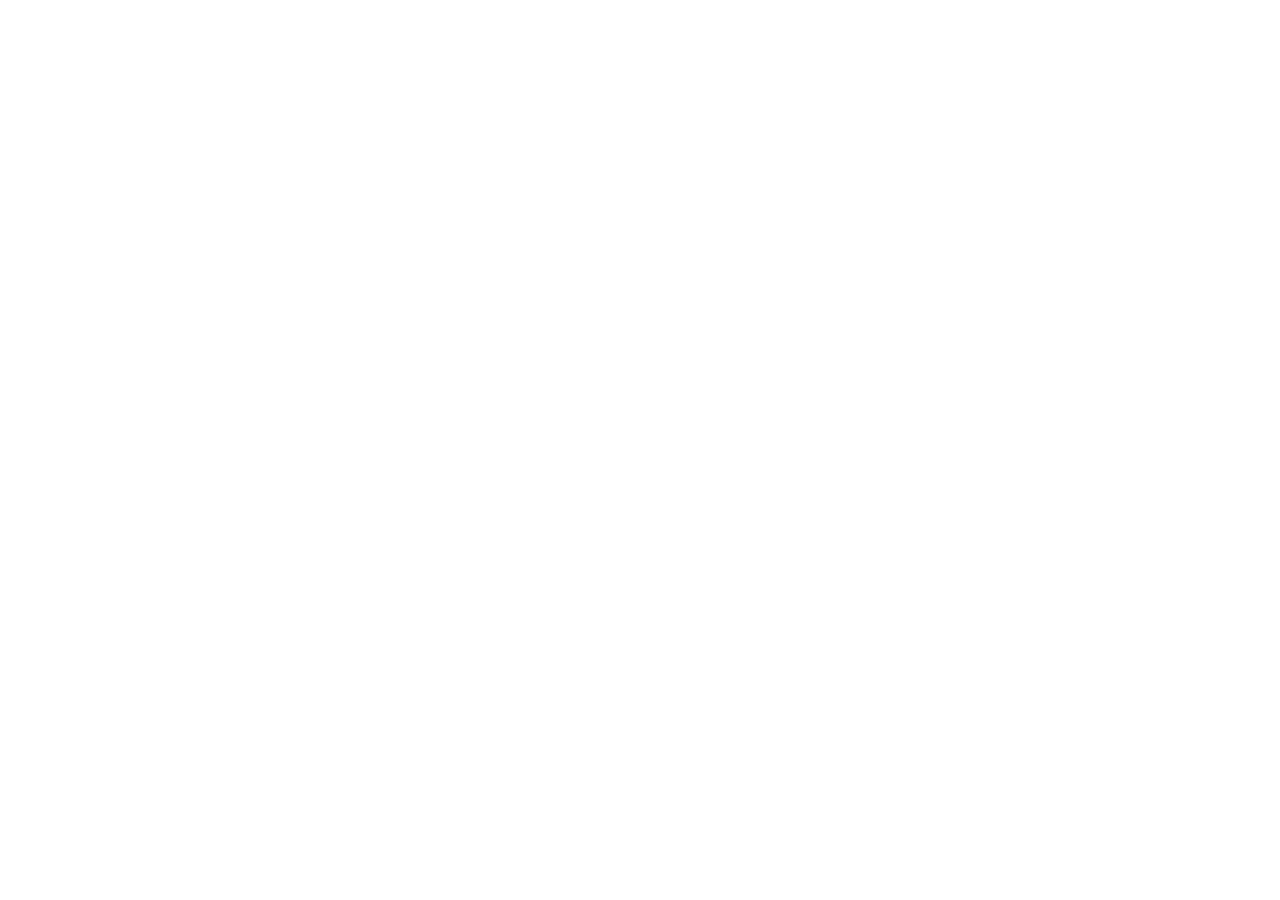
==== commit 61273a5e: "Merge remote-tracking branch 'origin/main' into claude/redirection-site" ====
--- a/en/index.html
+++ b/en/index.html
@@ -6,6 +6,8 @@
 <head>
   <meta charset="UTF-8">
   <meta name="viewport" content="width=device-width, initial-scale=1.0">
+  <!-- Redirection vers balinaisa.com (redirection.js) : avant tout le reste. -->
+  <script src="/redirection.js?v=20260928"></script>
   <!-- Google Tag Manager -->
   <script>(function(w,d,s,l,i){w[l]=w[l]||[];w[l].push({'gtm.start':
   new Date().getTime(),event:'gtm.js'});var f=d.getElementsByTagName(s)[0],
